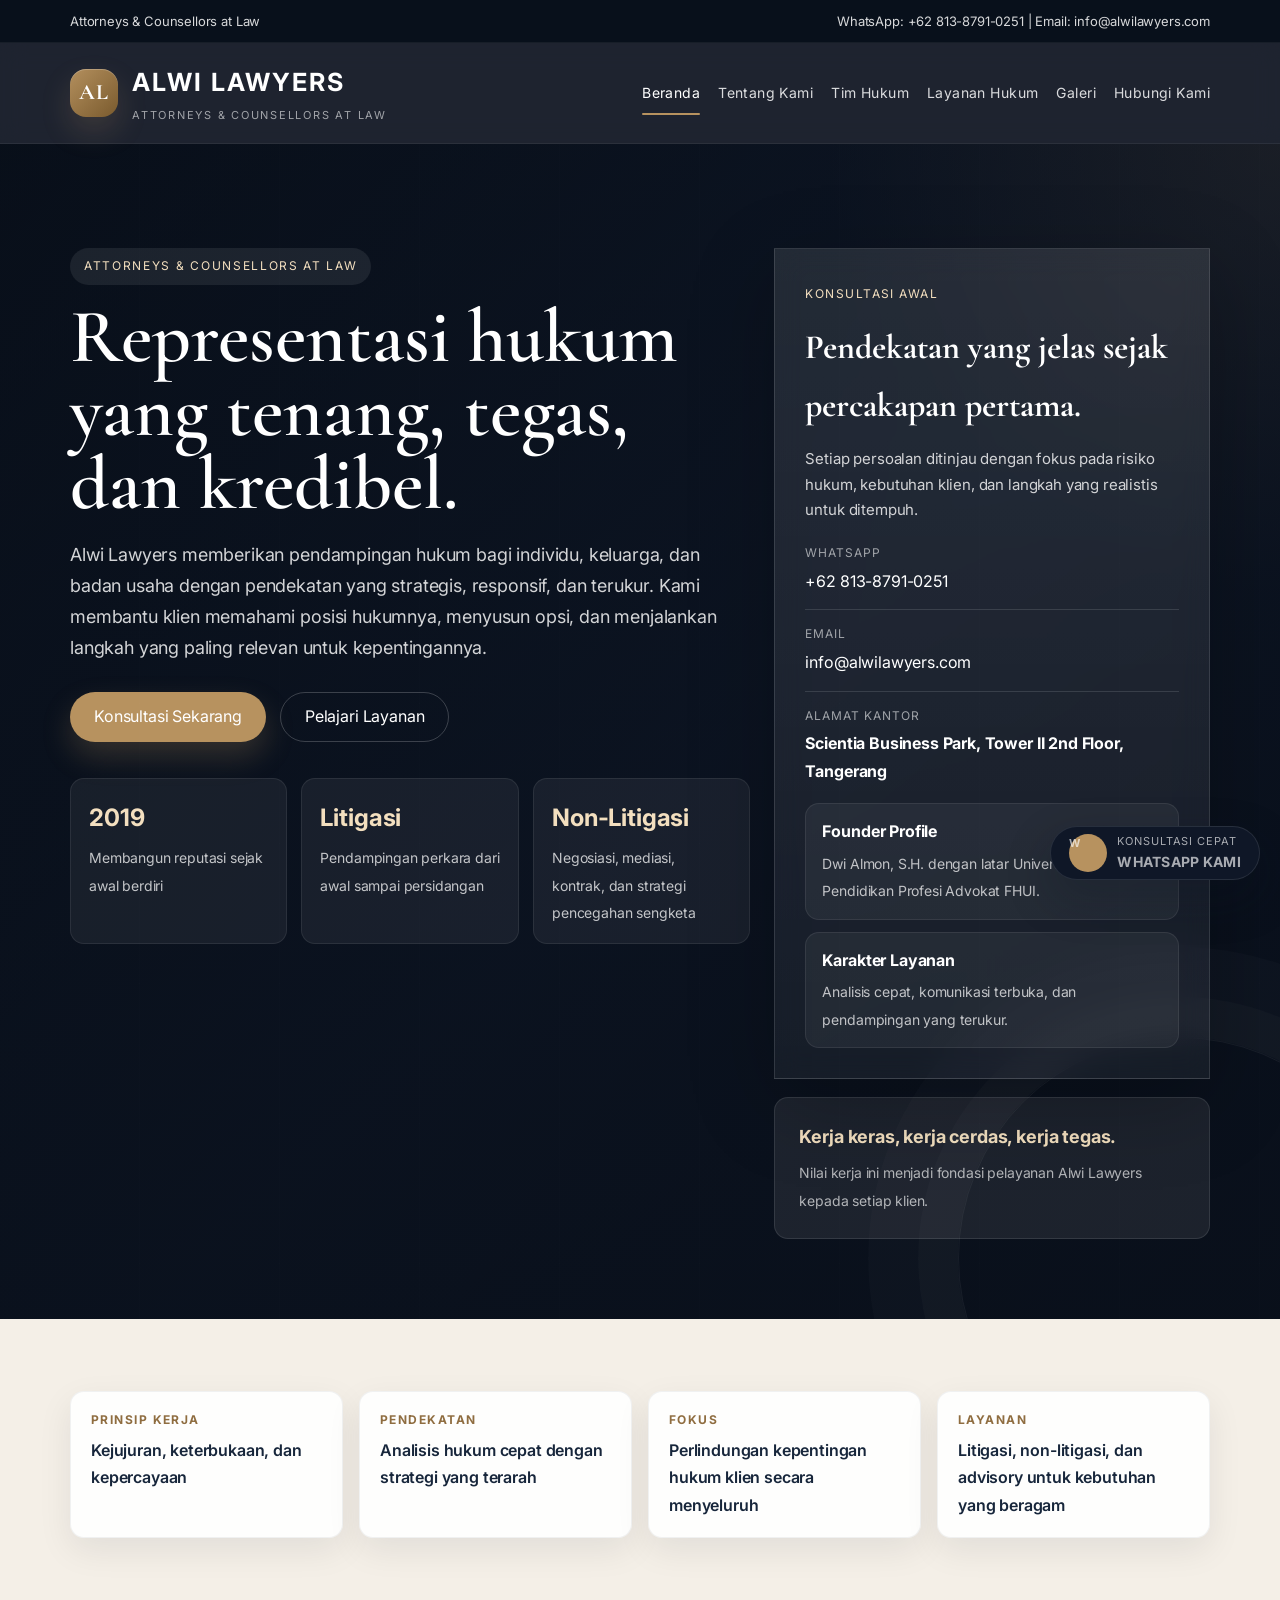
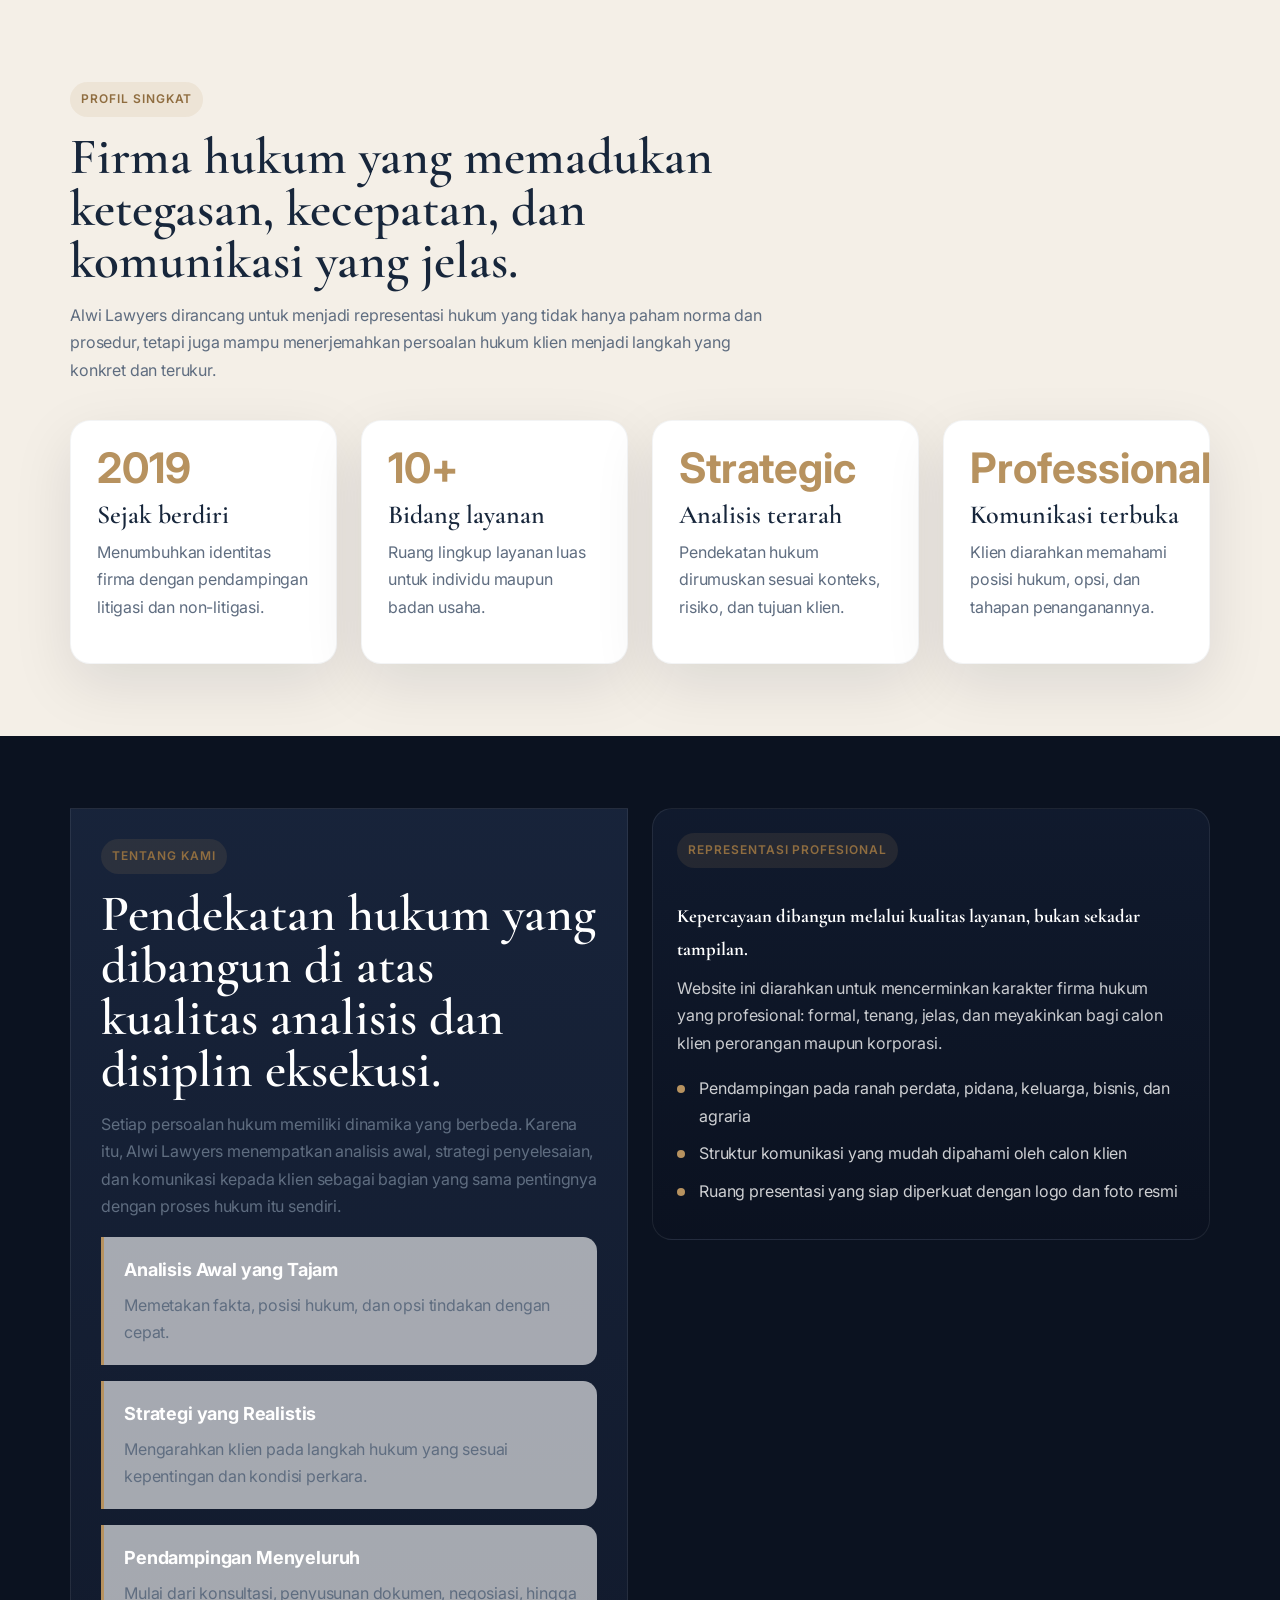
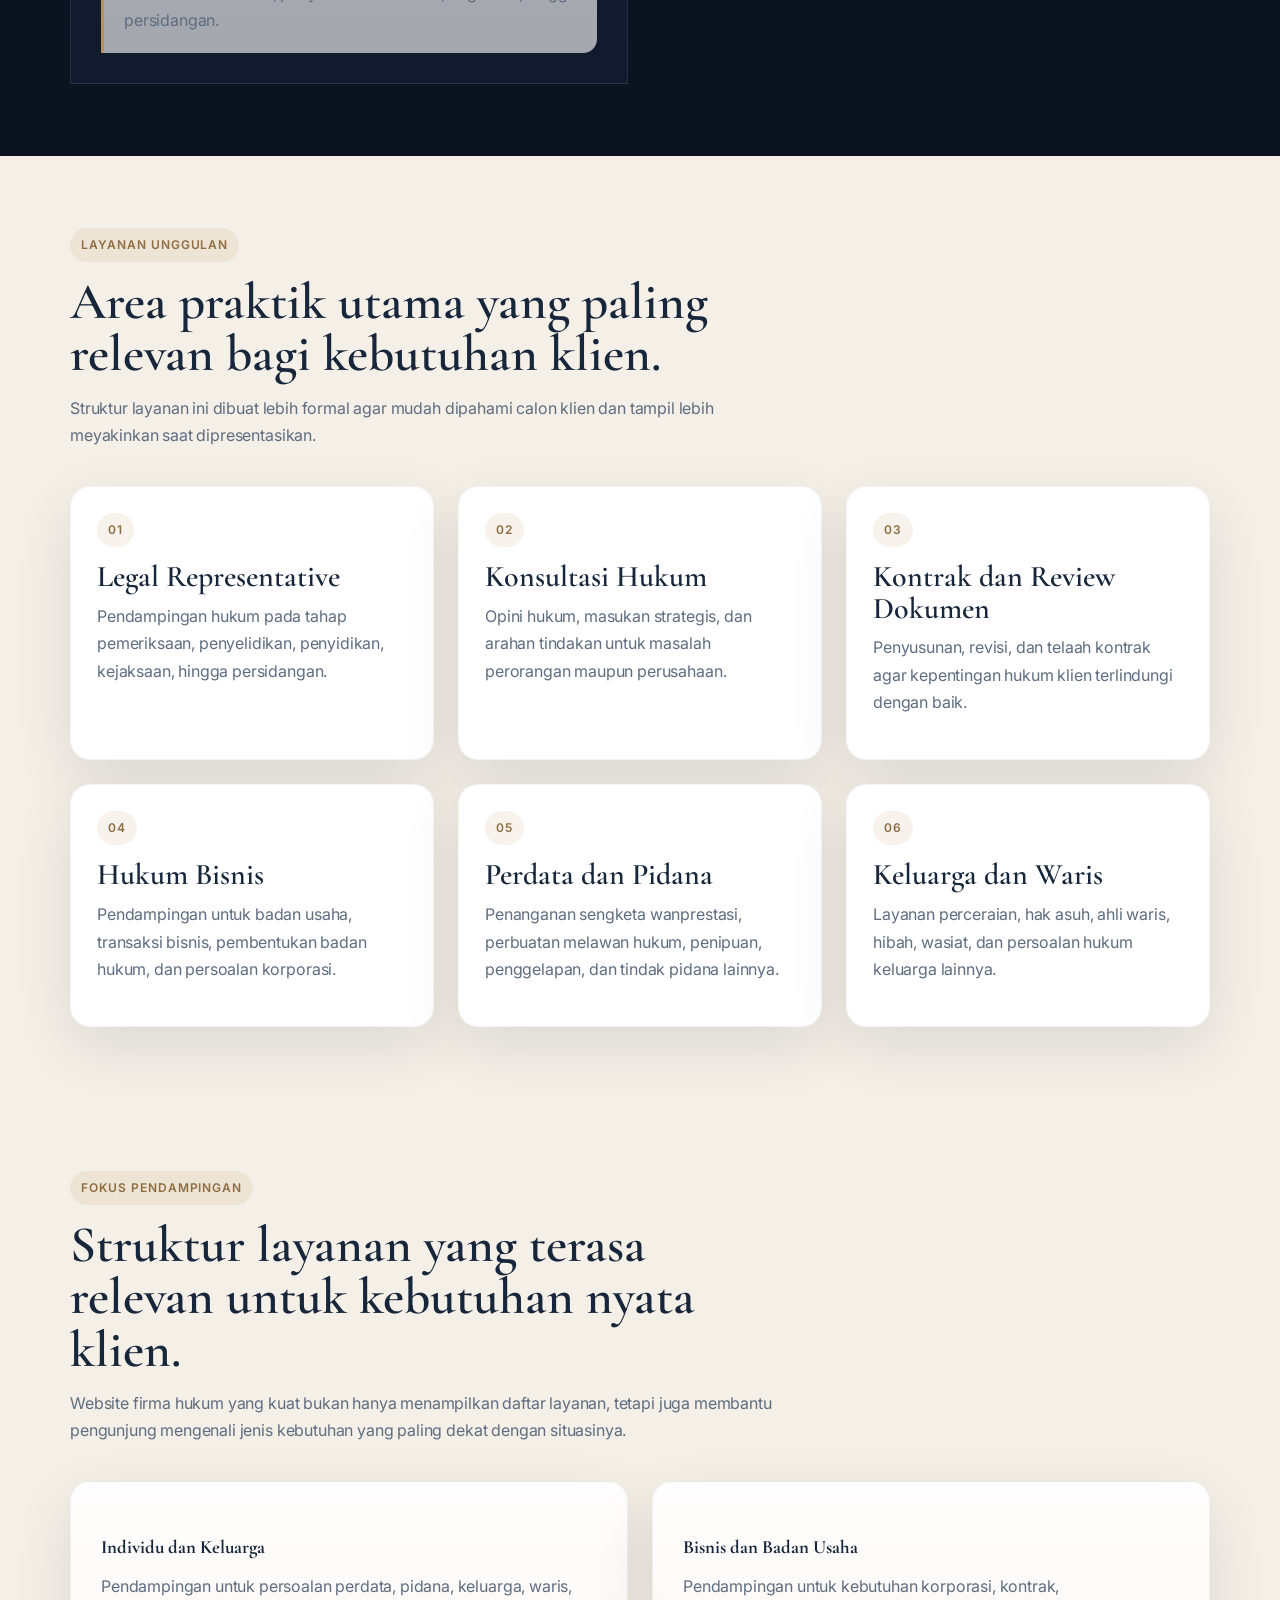
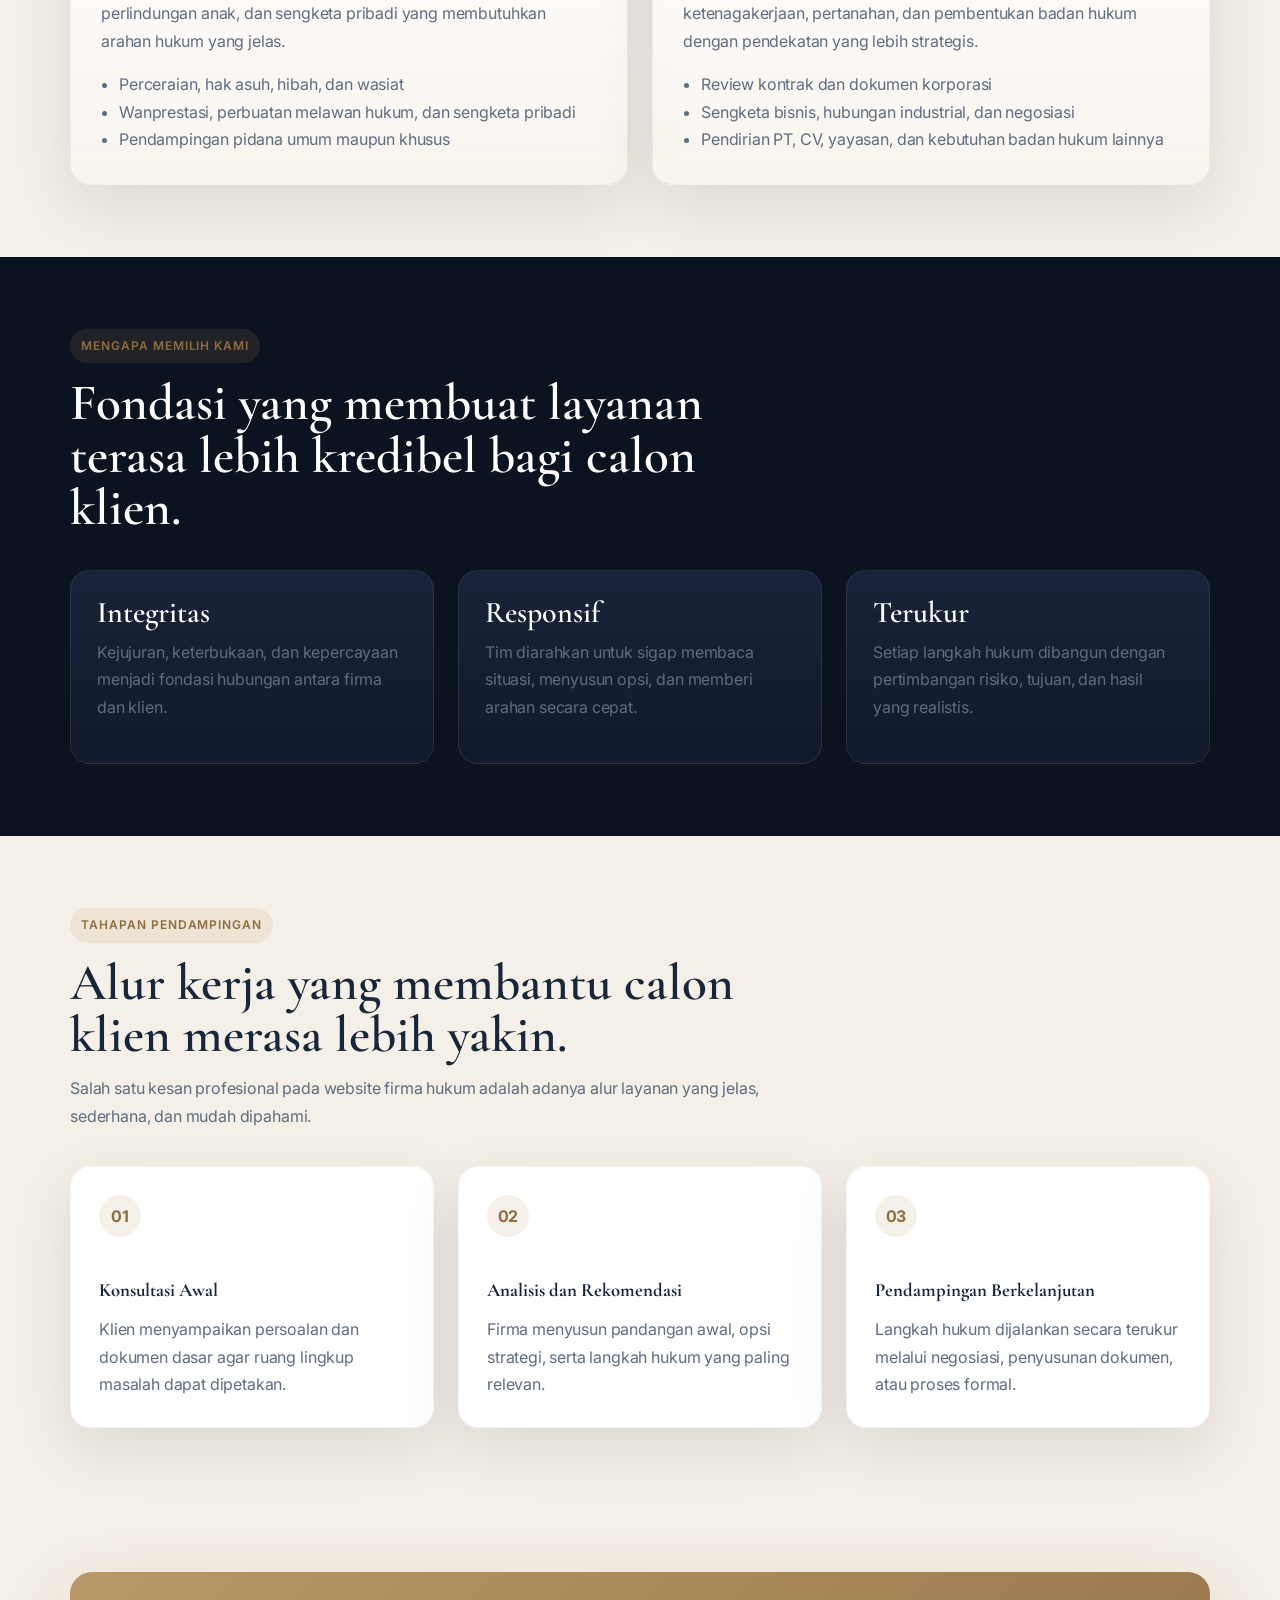
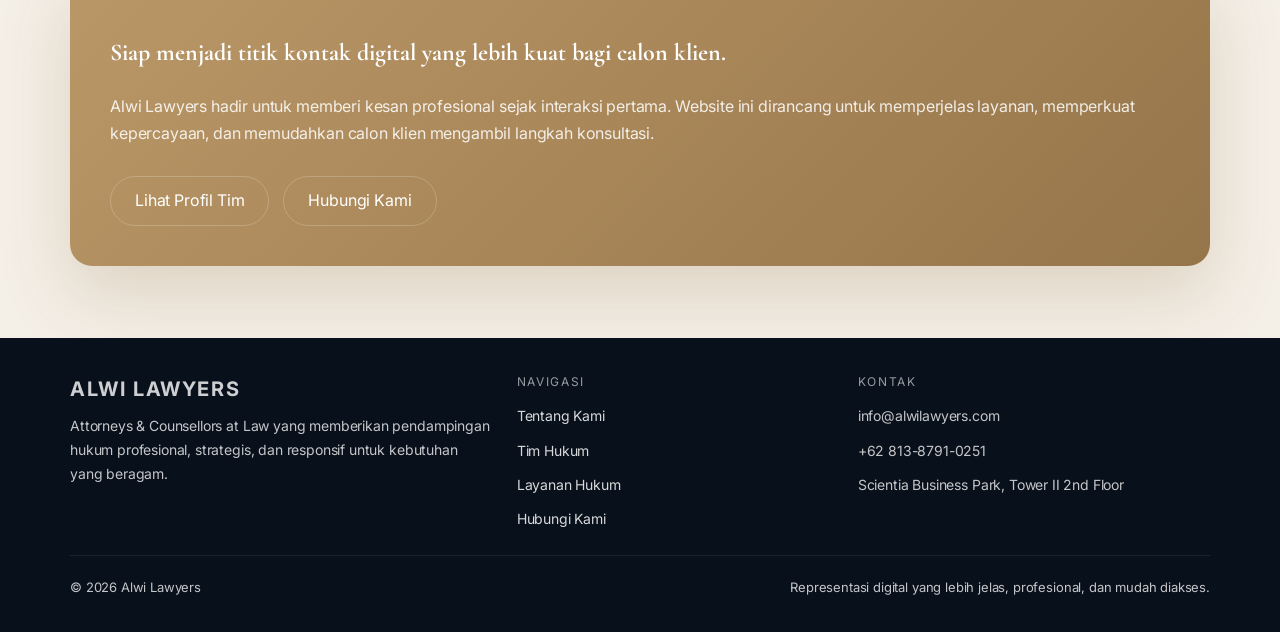
==== index.html @ 4ee59939 "Give the site a stronger premium visual identity Add a more distinctive brand presence, refine the h" ====
<!DOCTYPE html>
<html lang="id">
  <head>
    <meta charset="UTF-8" />
    <meta name="viewport" content="width=device-width, initial-scale=1.0" />
    <title>Alwi Lawyers | Firma Hukum Modern dan Responsif</title>
    <meta
      name="description"
      content="Website baru Alwi Lawyers dengan profil firma, layanan hukum, informasi tim, dan kontak konsultasi."
    />
    <link rel="stylesheet" href="assets/styles.css" />
  </head>
  <body>
    <div class="topbar">
      <div class="container topbar-inner">
        <span>Attorneys &amp; Counsellors at Law</span>
        <span>WhatsApp: +62 813-8791-0251 | Email: info@alwilawyers.com</span>
      </div>
    </div>

    <header class="site-header">
      <div class="container nav-wrap">
        <a class="brand" href="index.html">
          <span class="brand-row">
            <span class="brand-mark">AL</span>
            <span class="brand-copy">
              <strong>ALWI LAWYERS</strong>
              <span>Attorneys &amp; Counsellors at Law</span>
            </span>
          </span>
        </a>

        <button class="nav-toggle" type="button" aria-expanded="false" data-nav-toggle>
          Menu
        </button>

        <nav class="main-nav" data-main-nav>
          <a class="active" href="index.html">Beranda</a>
          <a href="tentang-kami.html">Tentang Kami</a>
          <a href="tim-hukum.html">Tim Hukum</a>
          <a href="layanan-hukum.html">Layanan Hukum</a>
          <a href="galeri.html">Galeri</a>
          <a href="hubungi-kami.html">Hubungi Kami</a>
        </nav>
      </div>
    </header>

    <main>
      <section class="hero">
        <div class="container hero-grid">
          <div class="hero-intro">
            <span class="eyebrow">Attorneys &amp; Counsellors at Law</span>
            <h1>Representasi hukum yang tenang, tegas, dan kredibel.</h1>
            <p>
              Alwi Lawyers memberikan pendampingan hukum bagi individu, keluarga,
              dan badan usaha dengan pendekatan yang strategis, responsif, dan
              terukur. Kami membantu klien memahami posisi hukumnya, menyusun opsi,
              dan menjalankan langkah yang paling relevan untuk kepentingannya.
            </p>
            <div class="hero-actions">
              <a class="button button-primary" href="https://wa.me/6281387910251"
                >Konsultasi Sekarang</a
              >
              <a class="button button-secondary" href="layanan-hukum.html"
                >Pelajari Layanan</a
              >
            </div>

            <div class="hero-kpis">
              <div class="hero-kpi">
                <strong>2019</strong>
                <span>Membangun reputasi sejak awal berdiri</span>
              </div>
              <div class="hero-kpi">
                <strong>Litigasi</strong>
                <span>Pendampingan perkara dari awal sampai persidangan</span>
              </div>
              <div class="hero-kpi">
                <strong>Non-Litigasi</strong>
                <span>Negosiasi, mediasi, kontrak, dan strategi pencegahan sengketa</span>
              </div>
            </div>
          </div>

          <div class="hero-panel">
            <div class="hero-card">
              <span class="hero-card-label">Konsultasi Awal</span>
              <h3>Pendekatan yang jelas sejak percakapan pertama.</h3>
              <p>
                Setiap persoalan ditinjau dengan fokus pada risiko hukum, kebutuhan
                klien, dan langkah yang realistis untuk ditempuh.
              </p>
              <div class="contact-quick">
                <div>
                  <span>WhatsApp</span>
                  <a href="https://wa.me/6281387910251">+62 813-8791-0251</a>
                </div>
                <div>
                  <span>Email</span>
                  <a href="mailto:info@alwilawyers.com">info@alwilawyers.com</a>
                </div>
                <div>
                  <span>Alamat Kantor</span>
                  <strong>Scientia Business Park, Tower II 2nd Floor, Tangerang</strong>
                </div>
              </div>

              <div class="hero-proof">
                <div class="hero-proof-item">
                  <strong>Founder Profile</strong>
                  <span>Dwi Almon, S.H. dengan latar Universitas Trisakti dan Pendidikan Profesi Advokat FHUI.</span>
                </div>
                <div class="hero-proof-item">
                  <strong>Karakter Layanan</strong>
                  <span>Analisis cepat, komunikasi terbuka, dan pendampingan yang terukur.</span>
                </div>
              </div>
            </div>

            <div class="founder-note">
              <strong>Kerja keras, kerja cerdas, kerja tegas.</strong>
              <span>Nilai kerja ini menjadi fondasi pelayanan Alwi Lawyers kepada setiap klien.</span>
            </div>
          </div>
        </div>
      </section>

      <section>
        <div class="container">
          <div class="trust-band">
            <div class="trust-item">
              <strong>Prinsip Kerja</strong>
              <span>Kejujuran, keterbukaan, dan kepercayaan</span>
            </div>
            <div class="trust-item">
              <strong>Pendekatan</strong>
              <span>Analisis hukum cepat dengan strategi yang terarah</span>
            </div>
            <div class="trust-item">
              <strong>Fokus</strong>
              <span>Perlindungan kepentingan hukum klien secara menyeluruh</span>
            </div>
            <div class="trust-item">
              <strong>Layanan</strong>
              <span>Litigasi, non-litigasi, dan advisory untuk kebutuhan yang beragam</span>
            </div>
          </div>
        </div>
      </section>

      <section>
        <div class="container">
          <div class="section-title">
            <span class="tag">Profil Singkat</span>
            <h2>Firma hukum yang memadukan ketegasan, kecepatan, dan komunikasi yang jelas.</h2>
            <p>
              Alwi Lawyers dirancang untuk menjadi representasi hukum yang tidak
              hanya paham norma dan prosedur, tetapi juga mampu menerjemahkan
              persoalan hukum klien menjadi langkah yang konkret dan terukur.
            </p>
          </div>
          <div class="stats-grid">
            <article class="stat-card">
              <strong>2019</strong>
              <h3>Sejak berdiri</h3>
              <p>Menumbuhkan identitas firma dengan pendampingan litigasi dan non-litigasi.</p>
            </article>
            <article class="stat-card">
              <strong>10+</strong>
              <h3>Bidang layanan</h3>
              <p>Ruang lingkup layanan luas untuk individu maupun badan usaha.</p>
            </article>
            <article class="stat-card">
              <strong>Strategic</strong>
              <h3>Analisis terarah</h3>
              <p>Pendekatan hukum dirumuskan sesuai konteks, risiko, dan tujuan klien.</p>
            </article>
            <article class="stat-card">
              <strong>Professional</strong>
              <h3>Komunikasi terbuka</h3>
              <p>Klien diarahkan memahami posisi hukum, opsi, dan tahapan penanganannya.</p>
            </article>
          </div>
        </div>
      </section>

      <section class="surface-dark">
        <div class="container split-grid">
          <div class="content-card">
            <span class="tag">Tentang Kami</span>
            <h2>Pendekatan hukum yang dibangun di atas kualitas analisis dan disiplin eksekusi.</h2>
            <p>
              Setiap persoalan hukum memiliki dinamika yang berbeda. Karena itu,
              Alwi Lawyers menempatkan analisis awal, strategi penyelesaian, dan
              komunikasi kepada klien sebagai bagian yang sama pentingnya dengan
              proses hukum itu sendiri.
            </p>
            <div class="feature-list">
              <div class="feature-item">
                <strong>Analisis Awal yang Tajam</strong>
                <p>Memetakan fakta, posisi hukum, dan opsi tindakan dengan cepat.</p>
              </div>
              <div class="feature-item">
                <strong>Strategi yang Realistis</strong>
                <p>Mengarahkan klien pada langkah hukum yang sesuai kepentingan dan kondisi perkara.</p>
              </div>
              <div class="feature-item">
                <strong>Pendampingan Menyeluruh</strong>
                <p>Mulai dari konsultasi, penyusunan dokumen, negosiasi, hingga persidangan.</p>
              </div>
            </div>
          </div>

          <div class="office-card">
            <span class="tag">Representasi Profesional</span>
            <h3>Kepercayaan dibangun melalui kualitas layanan, bukan sekadar tampilan.</h3>
            <p>
              Website ini diarahkan untuk mencerminkan karakter firma hukum yang
              profesional: formal, tenang, jelas, dan meyakinkan bagi calon klien
              perorangan maupun korporasi.
            </p>
            <ul class="hero-list">
              <li>Pendampingan pada ranah perdata, pidana, keluarga, bisnis, dan agraria</li>
              <li>Struktur komunikasi yang mudah dipahami oleh calon klien</li>
              <li>Ruang presentasi yang siap diperkuat dengan logo dan foto resmi</li>
            </ul>
          </div>
        </div>
      </section>

      <section>
        <div class="container">
          <div class="section-title">
            <span class="tag">Layanan Unggulan</span>
            <h2>Area praktik utama yang paling relevan bagi kebutuhan klien.</h2>
            <p>
              Struktur layanan ini dibuat lebih formal agar mudah dipahami calon
              klien dan tampil lebih meyakinkan saat dipresentasikan.
            </p>
          </div>

          <div class="service-grid">
            <article class="service-card">
              <span class="tag">01</span>
              <h3>Legal Representative</h3>
              <p>
                Pendampingan hukum pada tahap pemeriksaan, penyelidikan, penyidikan,
                kejaksaan, hingga persidangan.
              </p>
            </article>
            <article class="service-card">
              <span class="tag">02</span>
              <h3>Konsultasi Hukum</h3>
              <p>
                Opini hukum, masukan strategis, dan arahan tindakan untuk masalah
                perorangan maupun perusahaan.
              </p>
            </article>
            <article class="service-card">
              <span class="tag">03</span>
              <h3>Kontrak dan Review Dokumen</h3>
              <p>
                Penyusunan, revisi, dan telaah kontrak agar kepentingan hukum klien
                terlindungi dengan baik.
              </p>
            </article>
            <article class="service-card">
              <span class="tag">04</span>
              <h3>Hukum Bisnis</h3>
              <p>
                Pendampingan untuk badan usaha, transaksi bisnis, pembentukan badan
                hukum, dan persoalan korporasi.
              </p>
            </article>
            <article class="service-card">
              <span class="tag">05</span>
              <h3>Perdata dan Pidana</h3>
              <p>
                Penanganan sengketa wanprestasi, perbuatan melawan hukum, penipuan,
                penggelapan, dan tindak pidana lainnya.
              </p>
            </article>
            <article class="service-card">
              <span class="tag">06</span>
              <h3>Keluarga dan Waris</h3>
              <p>
                Layanan perceraian, hak asuh, ahli waris, hibah, wasiat, dan
                persoalan hukum keluarga lainnya.
              </p>
            </article>
          </div>
        </div>
      </section>

      <section>
        <div class="container">
          <div class="section-title">
            <span class="tag">Fokus Pendampingan</span>
            <h2>Struktur layanan yang terasa relevan untuk kebutuhan nyata klien.</h2>
            <p>
              Website firma hukum yang kuat bukan hanya menampilkan daftar layanan,
              tetapi juga membantu pengunjung mengenali jenis kebutuhan yang paling
              dekat dengan situasinya.
            </p>
          </div>
          <div class="practice-focus-grid">
            <article class="practice-focus-card">
              <h3>Individu dan Keluarga</h3>
              <p>
                Pendampingan untuk persoalan perdata, pidana, keluarga, waris,
                perlindungan anak, dan sengketa pribadi yang membutuhkan arahan hukum yang jelas.
              </p>
              <ul>
                <li>Perceraian, hak asuh, hibah, dan wasiat</li>
                <li>Wanprestasi, perbuatan melawan hukum, dan sengketa pribadi</li>
                <li>Pendampingan pidana umum maupun khusus</li>
              </ul>
            </article>
            <article class="practice-focus-card">
              <h3>Bisnis dan Badan Usaha</h3>
              <p>
                Pendampingan untuk kebutuhan korporasi, kontrak, ketenagakerjaan,
                pertanahan, dan pembentukan badan hukum dengan pendekatan yang lebih strategis.
              </p>
              <ul>
                <li>Review kontrak dan dokumen korporasi</li>
                <li>Sengketa bisnis, hubungan industrial, dan negosiasi</li>
                <li>Pendirian PT, CV, yayasan, dan kebutuhan badan hukum lainnya</li>
              </ul>
            </article>
          </div>
        </div>
      </section>

      <section class="surface-dark">
        <div class="container">
          <div class="section-title">
            <span class="tag">Mengapa Memilih Kami</span>
            <h2>Fondasi yang membuat layanan terasa lebih kredibel bagi calon klien.</h2>
          </div>

          <div class="value-grid">
            <article class="service-card">
              <h3>Integritas</h3>
              <p>
                Kejujuran, keterbukaan, dan kepercayaan menjadi fondasi hubungan
                antara firma dan klien.
              </p>
            </article>
            <article class="service-card">
              <h3>Responsif</h3>
              <p>
                Tim diarahkan untuk sigap membaca situasi, menyusun opsi, dan
                memberi arahan secara cepat.
              </p>
            </article>
            <article class="service-card">
              <h3>Terukur</h3>
              <p>
                Setiap langkah hukum dibangun dengan pertimbangan risiko, tujuan,
                dan hasil yang realistis.
              </p>
            </article>
          </div>
        </div>
      </section>

      <section>
        <div class="container">
          <div class="section-title">
            <span class="tag">Tahapan Pendampingan</span>
            <h2>Alur kerja yang membantu calon klien merasa lebih yakin.</h2>
            <p>
              Salah satu kesan profesional pada website firma hukum adalah adanya
              alur layanan yang jelas, sederhana, dan mudah dipahami.
            </p>
          </div>
          <div class="process-grid">
            <article class="process-card">
              <strong>01</strong>
              <h3>Konsultasi Awal</h3>
              <p>Klien menyampaikan persoalan dan dokumen dasar agar ruang lingkup masalah dapat dipetakan.</p>
            </article>
            <article class="process-card">
              <strong>02</strong>
              <h3>Analisis dan Rekomendasi</h3>
              <p>Firma menyusun pandangan awal, opsi strategi, serta langkah hukum yang paling relevan.</p>
            </article>
            <article class="process-card">
              <strong>03</strong>
              <h3>Pendampingan Berkelanjutan</h3>
              <p>Langkah hukum dijalankan secara terukur melalui negosiasi, penyusunan dokumen, atau proses formal.</p>
            </article>
          </div>
        </div>
      </section>

      <section>
        <div class="container">
          <div class="cta-banner">
            <h2>Siap menjadi titik kontak digital yang lebih kuat bagi calon klien.</h2>
            <p>
              Alwi Lawyers hadir untuk memberi kesan profesional sejak interaksi
              pertama. Website ini dirancang untuk memperjelas layanan, memperkuat
              kepercayaan, dan memudahkan calon klien mengambil langkah konsultasi.
            </p>
            <div class="hero-actions">
              <a class="button button-secondary" href="tim-hukum.html">Lihat Profil Tim</a>
              <a class="button button-secondary" href="hubungi-kami.html">Hubungi Kami</a>
            </div>
          </div>
        </div>
      </section>
    </main>

    <footer class="site-footer">
      <div class="container">
        <div class="footer-grid">
          <div class="footer-brand">
            <strong>ALWI LAWYERS</strong>
            <p>
              Attorneys &amp; Counsellors at Law yang memberikan pendampingan hukum
              profesional, strategis, dan responsif untuk kebutuhan yang beragam.
            </p>
          </div>
          <div>
            <span class="footer-title">Navigasi</span>
            <div class="footer-links">
              <a href="tentang-kami.html">Tentang Kami</a>
              <a href="tim-hukum.html">Tim Hukum</a>
              <a href="layanan-hukum.html">Layanan Hukum</a>
              <a href="hubungi-kami.html">Hubungi Kami</a>
            </div>
          </div>
          <div>
            <span class="footer-title">Kontak</span>
            <ul class="footer-contact-list">
              <li>info@alwilawyers.com</li>
              <li>+62 813-8791-0251</li>
              <li>Scientia Business Park, Tower II 2nd Floor</li>
            </ul>
          </div>
        </div>
        <div class="footer-bottom">
          <div>&copy; <span data-year></span> Alwi Lawyers</div>
          <div>Representasi digital yang lebih jelas, profesional, dan mudah diakses.</div>
        </div>
      </div>
    </footer>

    <script src="assets/app.js"></script>
  </body>
</html>
---- assets/styles.css ----
@import url("https://fonts.googleapis.com/css2?family=Inter:wght@400;500;600;700&family=Cormorant+Garamond:wght@500;600;700&display=swap");

:root {
  --bg: #0b1220;
  --bg-soft: #121b2d;
  --bg-soft-2: #18243a;
  --surface: #f4efe7;
  --surface-2: #ffffff;
  --surface-3: #f8f4ee;
  --text: #17263b;
  --text-muted: #5f6d80;
  --line: #ddd3c6;
  --accent: #b7925f;
  --accent-dark: #8f6d40;
  --white: #ffffff;
  --success: #0f766e;
  --shadow: 0 20px 60px rgba(13, 24, 42, 0.1);
  --shadow-soft: 0 12px 34px rgba(13, 24, 42, 0.08);
  --radius: 20px;
  --radius-sm: 14px;
  --container: 1140px;
}

* {
  box-sizing: border-box;
}

html {
  scroll-behavior: smooth;
}

body {
  margin: 0;
  font-family: "Inter", "Segoe UI", Arial, sans-serif;
  color: var(--text);
  background: var(--surface);
  line-height: 1.72;
  letter-spacing: -0.01em;
}

a {
  color: inherit;
  text-decoration: none;
}

img {
  max-width: 100%;
  display: block;
}

button,
a.button {
  font: inherit;
}

.site-header,
.hero,
.page-hero,
.site-footer {
  position: relative;
}

h1,
h2,
h3,
h4 {
  font-family: "Cormorant Garamond", Georgia, serif;
  letter-spacing: 0;
}

p {
  margin-top: 0;
}

.container {
  width: min(100% - 32px, var(--container));
  margin: 0 auto;
}

.topbar {
  background: #08101b;
  color: rgba(255, 255, 255, 0.84);
  font-size: 13px;
  border-bottom: 1px solid rgba(255, 255, 255, 0.06);
}

.topbar-inner {
  display: flex;
  justify-content: space-between;
  gap: 16px;
  padding: 10px 0;
  flex-wrap: wrap;
}

.site-header {
  position: sticky;
  top: 0;
  z-index: 30;
  background: rgba(11, 18, 32, 0.92);
  backdrop-filter: blur(12px);
  border-bottom: 1px solid rgba(255, 255, 255, 0.06);
}

.nav-wrap {
  display: flex;
  align-items: center;
  justify-content: space-between;
  gap: 20px;
  padding: 18px 0;
}

.brand {
  color: var(--white);
  display: inline-flex;
  align-items: center;
}

.brand-row {
  display: inline-flex;
  align-items: center;
  gap: 14px;
}

.brand-copy {
  display: flex;
  flex-direction: column;
  gap: 2px;
}

.brand strong {
  font-size: 25px;
  letter-spacing: 0.08em;
}

.brand-copy span {
  font-size: 11px;
  text-transform: uppercase;
  letter-spacing: 0.16em;
  color: rgba(255, 255, 255, 0.58);
}

.brand-mark {
  width: 48px;
  height: 48px;
  border-radius: 16px;
  display: inline-flex;
  align-items: center;
  justify-content: center;
  background:
    linear-gradient(135deg, rgba(183, 146, 95, 0.98), rgba(124, 92, 46, 0.98));
  color: var(--white);
  box-shadow:
    inset 0 1px 0 rgba(255, 255, 255, 0.22),
    0 14px 30px rgba(183, 146, 95, 0.2);
  font-family: "Cormorant Garamond", Georgia, serif;
  font-size: 22px;
  font-weight: 700;
  letter-spacing: 0.06em;
}

.nav-toggle {
  display: none;
  background: transparent;
  color: var(--white);
  border: 1px solid rgba(255, 255, 255, 0.2);
  border-radius: 10px;
  padding: 10px 12px;
  cursor: pointer;
}

.main-nav {
  display: flex;
  align-items: center;
  gap: 18px;
}

.main-nav a {
  color: rgba(255, 255, 255, 0.84);
  font-size: 14px;
  letter-spacing: 0.03em;
}

.main-nav a.active,
.main-nav a:hover {
  color: var(--white);
}

.main-nav a.active {
  position: relative;
}

.main-nav a.active::after {
  content: "";
  position: absolute;
  left: 0;
  right: 0;
  bottom: -10px;
  height: 2px;
  border-radius: 999px;
  background: var(--accent);
}

.button {
  display: inline-flex;
  align-items: center;
  justify-content: center;
  gap: 10px;
  min-height: 50px;
  border-radius: 999px;
  padding: 0 24px;
  transition: 0.22s ease;
  font-weight: 600;
}

.button-primary {
  background: var(--accent);
  color: var(--white);
  box-shadow: 0 14px 30px rgba(183, 146, 95, 0.24);
}

.button-primary:hover {
  background: var(--accent-dark);
  transform: translateY(-1px);
}

.button-secondary {
  background: transparent;
  color: var(--white);
  border: 1px solid rgba(255, 255, 255, 0.2);
}

.button-secondary.dark {
  color: var(--text);
  border-color: rgba(16, 32, 51, 0.16);
}

.button-secondary:hover {
  border-color: var(--accent);
  transform: translateY(-1px);
}

.hero {
  background:
    linear-gradient(rgba(8, 14, 24, 0.68), rgba(8, 14, 24, 0.84)),
    radial-gradient(circle at top right, rgba(183, 146, 95, 0.26), transparent 26%),
    linear-gradient(135deg, #09111d 0%, #16233b 54%, #0f1727 100%);
  color: var(--white);
  padding: 104px 0 80px;
  overflow: hidden;
}

.hero::before {
  content: "";
  position: absolute;
  inset: auto -120px -160px auto;
  width: 440px;
  height: 440px;
  border-radius: 50%;
  border: 1px solid rgba(255, 255, 255, 0.06);
  box-shadow:
    0 0 0 40px rgba(255, 255, 255, 0.02),
    0 0 0 90px rgba(255, 255, 255, 0.015);
}

.page-hero::after,
.hero::after {
  content: "";
  position: absolute;
  inset: 0;
  background:
    linear-gradient(90deg, transparent 0, transparent calc(100% - 1px), rgba(255, 255, 255, 0.03) calc(100% - 1px)),
    linear-gradient(180deg, transparent 0, transparent calc(100% - 1px), rgba(255, 255, 255, 0.02) calc(100% - 1px));
  background-size: 140px 140px;
  pointer-events: none;
  opacity: 0.35;
}

.hero-grid,
.split-grid,
.contact-grid,
.gallery-grid,
.team-grid,
.service-grid,
.stats-grid,
.value-grid,
.steps-grid {
  display: grid;
  gap: 24px;
}

.hero-grid {
  grid-template-columns: minmax(0, 1.25fr) minmax(340px, 0.8fr);
  align-items: start;
}

.eyebrow {
  display: inline-block;
  margin-bottom: 16px;
  padding: 8px 14px;
  border-radius: 999px;
  background: rgba(255, 255, 255, 0.08);
  color: #f3dfbf;
  font-size: 12px;
  text-transform: uppercase;
  letter-spacing: 0.14em;
}

.hero h1,
.page-hero h1 {
  margin: 0 0 18px;
  line-height: 0.97;
  font-size: clamp(46px, 6vw, 76px);
  font-weight: 600;
}

.hero p,
.page-hero p {
  color: rgba(255, 255, 255, 0.82);
  font-size: 18px;
  max-width: 720px;
}

.hero-actions {
  display: flex;
  flex-wrap: wrap;
  gap: 14px;
  margin-top: 28px;
}

.hero-intro {
  max-width: 720px;
}

.hero-kpis {
  display: grid;
  grid-template-columns: repeat(3, minmax(0, 1fr));
  gap: 14px;
  margin-top: 36px;
}

.hero-kpi {
  padding: 18px 18px 16px;
  border-radius: var(--radius-sm);
  background: rgba(255, 255, 255, 0.06);
  border: 1px solid rgba(255, 255, 255, 0.08);
}

.hero-kpi strong {
  display: block;
  margin-bottom: 6px;
  font-size: 24px;
  color: #f3dfbf;
}

.hero-kpi span {
  color: rgba(255, 255, 255, 0.74);
  font-size: 14px;
}

.card {
  background: var(--surface-2);
  border-radius: var(--radius);
  box-shadow: var(--shadow);
}

.hero-card {
  padding: 30px;
  background: linear-gradient(180deg, rgba(255, 255, 255, 0.1), rgba(255, 255, 255, 0.05));
  border: 1px solid rgba(255, 255, 255, 0.12);
  backdrop-filter: blur(14px);
  box-shadow: 0 24px 80px rgba(0, 0, 0, 0.24);
}

.hero-card + .hero-card {
  margin-top: 18px;
}

.hero-card h3 {
  font-size: 34px;
  margin-bottom: 10px;
}

.hero-card p {
  margin-bottom: 0;
  color: rgba(255, 255, 255, 0.8);
  font-size: 15px;
}

.hero-card-label {
  display: inline-block;
  margin-bottom: 14px;
  font-size: 12px;
  letter-spacing: 0.12em;
  text-transform: uppercase;
  color: #f3dfbf;
}

.hero-panel {
  display: grid;
  gap: 18px;
}

.hero-proof {
  display: grid;
  gap: 12px;
  margin-top: 18px;
}

.hero-proof-item {
  padding: 14px 16px;
  border-radius: var(--radius-sm);
  background: rgba(255, 255, 255, 0.05);
  border: 1px solid rgba(255, 255, 255, 0.08);
}

.hero-proof-item strong {
  display: block;
  margin-bottom: 4px;
  font-size: 16px;
  color: var(--white);
}

.hero-proof-item span {
  color: rgba(255, 255, 255, 0.72);
  font-size: 14px;
}

.contact-quick {
  display: grid;
  gap: 14px;
  margin-top: 20px;
}

.contact-quick div {
  padding-bottom: 14px;
  border-bottom: 1px solid rgba(255, 255, 255, 0.12);
}

.contact-quick div:last-child {
  padding-bottom: 0;
  border-bottom: 0;
}

.contact-quick span {
  display: block;
  margin-bottom: 4px;
  color: rgba(255, 255, 255, 0.58);
  font-size: 12px;
  letter-spacing: 0.08em;
  text-transform: uppercase;
}

.contact-quick strong,
.contact-quick a {
  color: var(--white);
  font-size: 16px;
}

.hero-card h3,
.section-title h2,
.content-card h2,
.content-card h3,
.service-card h3,
.team-card h3,
.gallery-card h3,
.faq-item h3,
.contact-card h3,
.stat-card h3 {
  margin-top: 0;
}

.hero-list,
.check-list,
.contact-list,
.detail-list {
  padding: 0;
  margin: 18px 0 0;
  list-style: none;
}

.hero-list li,
.check-list li,
.detail-list li {
  padding-left: 22px;
  position: relative;
  margin-bottom: 10px;
}

.hero-list li::before,
.check-list li::before,
.detail-list li::before {
  content: "";
  position: absolute;
  left: 0;
  top: 10px;
  width: 8px;
  height: 8px;
  border-radius: 50%;
  background: var(--accent);
}

section,
.page-section {
  padding: 72px 0;
}

.section-title {
  max-width: 720px;
  margin-bottom: 36px;
}

.section-title p {
  color: var(--text-muted);
}

.section-title h2,
.content-card h2 {
  margin-bottom: 14px;
  font-size: clamp(34px, 4vw, 52px);
  line-height: 1.02;
  font-weight: 600;
}

.split-grid {
  grid-template-columns: 1fr 1fr;
  align-items: start;
}

.content-card {
  padding: 30px;
  background: rgba(255, 255, 255, 0.78);
  border: 1px solid rgba(23, 38, 59, 0.06);
  box-shadow: var(--shadow-soft);
}

.surface-dark {
  background: var(--bg);
  color: var(--white);
}

.surface-dark .section-title p,
.surface-dark p,
.surface-dark li {
  color: rgba(255, 255, 255, 0.8);
}

.surface-dark .content-card,
.surface-dark .service-card,
.surface-dark .stat-card,
.surface-dark .gallery-card,
.surface-dark .team-card,
.surface-dark .faq-item,
.surface-dark .contact-card {
  background: linear-gradient(180deg, rgba(24, 36, 58, 0.98), rgba(18, 27, 45, 0.98));
  box-shadow: none;
  border: 1px solid rgba(255, 255, 255, 0.08);
}

.service-grid {
  grid-template-columns: repeat(3, minmax(0, 1fr));
}

.service-card,
.team-card,
.gallery-card,
.faq-item,
.contact-card,
.stat-card {
  padding: 26px;
  border-radius: var(--radius);
  background: var(--surface-2);
  box-shadow: var(--shadow);
  border: 1px solid rgba(23, 38, 59, 0.05);
}

.service-card p,
.team-card p,
.gallery-card p,
.faq-item p,
.contact-card p,
.content-card p,
.stat-card p {
  color: var(--text-muted);
}

.tag {
  display: inline-block;
  margin-bottom: 14px;
  padding: 7px 11px;
  border-radius: 999px;
  background: rgba(184, 146, 89, 0.12);
  color: var(--accent-dark);
  font-size: 12px;
  font-weight: 600;
  text-transform: uppercase;
  letter-spacing: 0.08em;
}

.stats-grid {
  grid-template-columns: repeat(4, minmax(0, 1fr));
}

.stat-card strong {
  display: block;
  font-size: 42px;
  line-height: 1;
  margin-bottom: 12px;
  color: var(--accent);
}

.stat-card h3,
.service-card h3,
.team-card h3,
.gallery-card h3,
.contact-card h3,
.faq-item h3 {
  font-size: 30px;
  line-height: 1.05;
  margin-bottom: 10px;
  font-weight: 600;
}

.stat-card h3 {
  font-size: 26px;
}

.value-grid,
.team-grid,
.gallery-grid,
.contact-grid,
.steps-grid {
  grid-template-columns: repeat(3, minmax(0, 1fr));
}

.photo-placeholder {
  min-height: 280px;
  border-radius: var(--radius);
  background:
    linear-gradient(rgba(10, 18, 31, 0.28), rgba(10, 18, 31, 0.54)),
    linear-gradient(135deg, #2b3952 0%, #1a2538 50%, #8e6c3d 100%);
  display: flex;
  align-items: end;
  padding: 22px;
  color: var(--white);
  font-weight: 600;
  letter-spacing: 0.03em;
  box-shadow: var(--shadow);
}

.gallery-card .photo-placeholder,
.team-card .photo-placeholder {
  min-height: 220px;
  margin-bottom: 16px;
}

.timeline {
  display: grid;
  gap: 18px;
}

.timeline-item {
  padding: 22px;
  border-radius: var(--radius);
  border: 1px solid var(--line);
  background: rgba(255, 255, 255, 0.72);
  box-shadow: var(--shadow-soft);
}

.timeline-item strong {
  display: inline-block;
  margin-bottom: 10px;
  color: var(--accent-dark);
}

.page-hero {
  background:
    linear-gradient(rgba(8, 14, 24, 0.76), rgba(8, 14, 24, 0.86)),
    linear-gradient(135deg, #0b1220 0%, #1a2640 100%);
  color: var(--white);
  padding: 92px 0 62px;
  overflow: hidden;
}

.breadcrumb {
  margin-bottom: 16px;
  color: rgba(255, 255, 255, 0.66);
  font-size: 14px;
}

.contact-list li {
  margin-bottom: 14px;
}

.contact-list strong {
  display: block;
  margin-bottom: 2px;
}

.cta-banner {
  padding: 40px;
  border-radius: calc(var(--radius) + 2px);
  background:
    linear-gradient(135deg, rgba(183, 146, 95, 0.94) 0%, rgba(143, 109, 64, 0.94) 100%);
  color: var(--white);
  box-shadow: 0 28px 70px rgba(143, 109, 64, 0.22);
}

.cta-banner p {
  color: rgba(255, 255, 255, 0.86);
}

.site-footer {
  background: #08101b;
  color: rgba(255, 255, 255, 0.8);
  padding: 34px 0;
  font-size: 14px;
}

.floating-cta {
  position: fixed;
  right: 20px;
  bottom: 20px;
  z-index: 40;
  display: inline-flex;
  align-items: center;
  gap: 10px;
  min-height: 54px;
  padding: 0 18px;
  border-radius: 999px;
  background: #0f1727;
  color: var(--white);
  border: 1px solid rgba(255, 255, 255, 0.1);
  box-shadow: 0 18px 45px rgba(11, 18, 32, 0.28);
}

.floating-cta strong {
  font-size: 14px;
  letter-spacing: 0.02em;
}

.floating-cta span {
  display: block;
  font-size: 11px;
  color: rgba(255, 255, 255, 0.64);
  text-transform: uppercase;
  letter-spacing: 0.08em;
}

.floating-cta-badge {
  width: 38px;
  height: 38px;
  border-radius: 50%;
  display: inline-flex;
  align-items: center;
  justify-content: center;
  background: var(--accent);
  color: var(--white);
  font-size: 18px;
  font-weight: 700;
}

.footer-inner {
  display: flex;
  justify-content: space-between;
  gap: 18px;
  flex-wrap: wrap;
}

.footer-links {
  display: flex;
  flex-wrap: wrap;
  gap: 16px;
}

.trust-band {
  display: grid;
  grid-template-columns: repeat(4, minmax(0, 1fr));
  gap: 16px;
}

.trust-item {
  padding: 18px 20px;
  border-radius: var(--radius-sm);
  background: rgba(255, 255, 255, 0.9);
  border: 1px solid rgba(23, 38, 59, 0.06);
  box-shadow: var(--shadow-soft);
}

.trust-item strong {
  display: block;
  margin-bottom: 6px;
  color: var(--accent-dark);
  font-size: 12px;
  letter-spacing: 0.12em;
  text-transform: uppercase;
}

.trust-item span {
  color: var(--text);
  font-weight: 600;
}

.feature-list {
  display: grid;
  gap: 16px;
}

.feature-item {
  padding: 18px 20px;
  border-left: 3px solid var(--accent);
  border-radius: 0 var(--radius-sm) var(--radius-sm) 0;
  background: rgba(255, 255, 255, 0.62);
}

.feature-item strong {
  display: block;
  margin-bottom: 6px;
  font-size: 18px;
}

.feature-item p {
  margin-bottom: 0;
}

.process-grid {
  display: grid;
  grid-template-columns: repeat(3, minmax(0, 1fr));
  gap: 24px;
}

.process-card {
  padding: 28px;
  border-radius: var(--radius);
  background: var(--surface-2);
  box-shadow: var(--shadow);
  border: 1px solid rgba(23, 38, 59, 0.05);
}

.process-card strong {
  display: inline-flex;
  align-items: center;
  justify-content: center;
  width: 42px;
  height: 42px;
  margin-bottom: 18px;
  border-radius: 50%;
  background: rgba(183, 146, 95, 0.14);
  color: var(--accent-dark);
}

.process-card h3 {
  margin-bottom: 10px;
}

.process-card p {
  margin-bottom: 0;
  color: var(--text-muted);
}

.founder-note {
  padding: 24px;
  border-radius: var(--radius-sm);
  background: rgba(255, 255, 255, 0.08);
  border: 1px solid rgba(255, 255, 255, 0.1);
}

.founder-note strong {
  display: block;
  margin-bottom: 6px;
  font-size: 18px;
  color: #f3dfbf;
}

.founder-note span {
  color: rgba(255, 255, 255, 0.66);
  font-size: 14px;
}

.office-card {
  padding: 24px;
  border-radius: var(--radius);
  background: linear-gradient(180deg, rgba(17, 27, 46, 0.96), rgba(11, 18, 32, 0.96));
  border: 1px solid rgba(255, 255, 255, 0.08);
}

.office-card h3 {
  margin-bottom: 10px;
}

.office-card p {
  margin-bottom: 0;
  color: rgba(255, 255, 255, 0.78);
}

.mini-grid {
  display: grid;
  gap: 18px;
  grid-template-columns: repeat(2, minmax(0, 1fr));
}

.info-panel {
  padding: 24px;
  border-radius: var(--radius);
  background: rgba(255, 255, 255, 0.84);
  border: 1px solid rgba(23, 38, 59, 0.06);
  box-shadow: var(--shadow-soft);
}

.info-panel h3 {
  margin-bottom: 10px;
}

.info-panel p,
.info-panel li {
  color: var(--text-muted);
}

.credential-list {
  display: grid;
  gap: 14px;
  margin: 0;
  padding: 0;
  list-style: none;
}

.credential-list li {
  padding: 16px 18px;
  border-radius: var(--radius-sm);
  background: rgba(255, 255, 255, 0.72);
  border: 1px solid rgba(23, 38, 59, 0.06);
}

.credential-list strong {
  display: block;
  margin-bottom: 6px;
  color: var(--text);
}

.service-card ul,
.info-panel ul {
  margin: 14px 0 0;
  padding-left: 18px;
}

.service-card li,
.info-panel li {
  margin-bottom: 8px;
}

.section-intro-card {
  padding: 28px;
  border-radius: var(--radius);
  background: linear-gradient(180deg, rgba(255, 255, 255, 0.92), rgba(248, 244, 238, 0.92));
  border: 1px solid rgba(23, 38, 59, 0.06);
  box-shadow: var(--shadow-soft);
}

.section-intro-card p:last-child {
  margin-bottom: 0;
}

.footer-grid {
  display: grid;
  gap: 24px;
  grid-template-columns: 1.2fr 0.9fr 1fr;
}

.footer-brand strong {
  display: inline-block;
  margin-bottom: 8px;
  font-size: 20px;
  letter-spacing: 0.08em;
}

.footer-title {
  display: block;
  margin-bottom: 12px;
  color: rgba(255, 255, 255, 0.58);
  font-size: 12px;
  text-transform: uppercase;
  letter-spacing: 0.14em;
}

.footer-brand p,
.footer-contact-list li,
.footer-bottom {
  color: rgba(255, 255, 255, 0.76);
}

.footer-contact-list {
  margin: 0;
  padding: 0;
  list-style: none;
}

.footer-contact-list li {
  margin-bottom: 10px;
}

.footer-links {
  display: grid;
  gap: 10px;
}

.footer-links a {
  color: rgba(255, 255, 255, 0.84);
}

.footer-bottom {
  margin-top: 24px;
  padding-top: 20px;
  border-top: 1px solid rgba(255, 255, 255, 0.08);
  display: flex;
  justify-content: space-between;
  gap: 16px;
  flex-wrap: wrap;
  font-size: 13px;
}

.practice-focus-grid {
  display: grid;
  grid-template-columns: repeat(2, minmax(0, 1fr));
  gap: 24px;
}

.practice-focus-card {
  padding: 30px;
  border-radius: var(--radius);
  background: linear-gradient(180deg, rgba(255, 255, 255, 0.94), rgba(248, 244, 238, 0.92));
  border: 1px solid rgba(23, 38, 59, 0.06);
  box-shadow: var(--shadow);
}

.practice-focus-card h3 {
  margin-bottom: 10px;
}

.practice-focus-card p,
.practice-focus-card li {
  color: var(--text-muted);
}

.practice-focus-card ul {
  margin: 14px 0 0;
  padding-left: 18px;
}

@media (max-width: 980px) {
  .hero-grid,
  .split-grid,
  .service-grid,
  .stats-grid,
  .value-grid,
  .team-grid,
  .gallery-grid,
  .contact-grid,
  .steps-grid,
  .trust-band,
  .process-grid,
  .footer-grid,
  .mini-grid,
  .practice-focus-grid {
    grid-template-columns: 1fr 1fr;
  }
}

@media (max-width: 760px) {
  .nav-toggle {
    display: inline-flex;
  }

  .main-nav {
    position: absolute;
    left: 16px;
    right: 16px;
    top: calc(100% + 8px);
    display: none;
    flex-direction: column;
    align-items: stretch;
    padding: 18px;
    border-radius: 18px;
    background: #101828;
    border: 1px solid rgba(255, 255, 255, 0.08);
  }

  .main-nav.is-open {
    display: flex;
  }

  .hero,
  .page-hero,
  section,
  .page-section {
    padding-top: 56px;
    padding-bottom: 56px;
  }

  .hero-grid,
  .split-grid,
  .service-grid,
  .stats-grid,
  .value-grid,
  .team-grid,
  .gallery-grid,
  .contact-grid,
  .steps-grid,
  .hero-kpis,
  .trust-band,
  .process-grid,
  .mini-grid,
  .footer-grid,
  .practice-focus-grid,
  .footer-inner {
    grid-template-columns: 1fr;
  }

  .hero-actions {
    flex-direction: column;
    align-items: stretch;
  }

  .button {
    width: 100%;
  }

  .main-nav a.active::after {
    display: none;
  }

  .floating-cta {
    left: 16px;
    right: 16px;
    bottom: 16px;
    justify-content: center;
  }
}
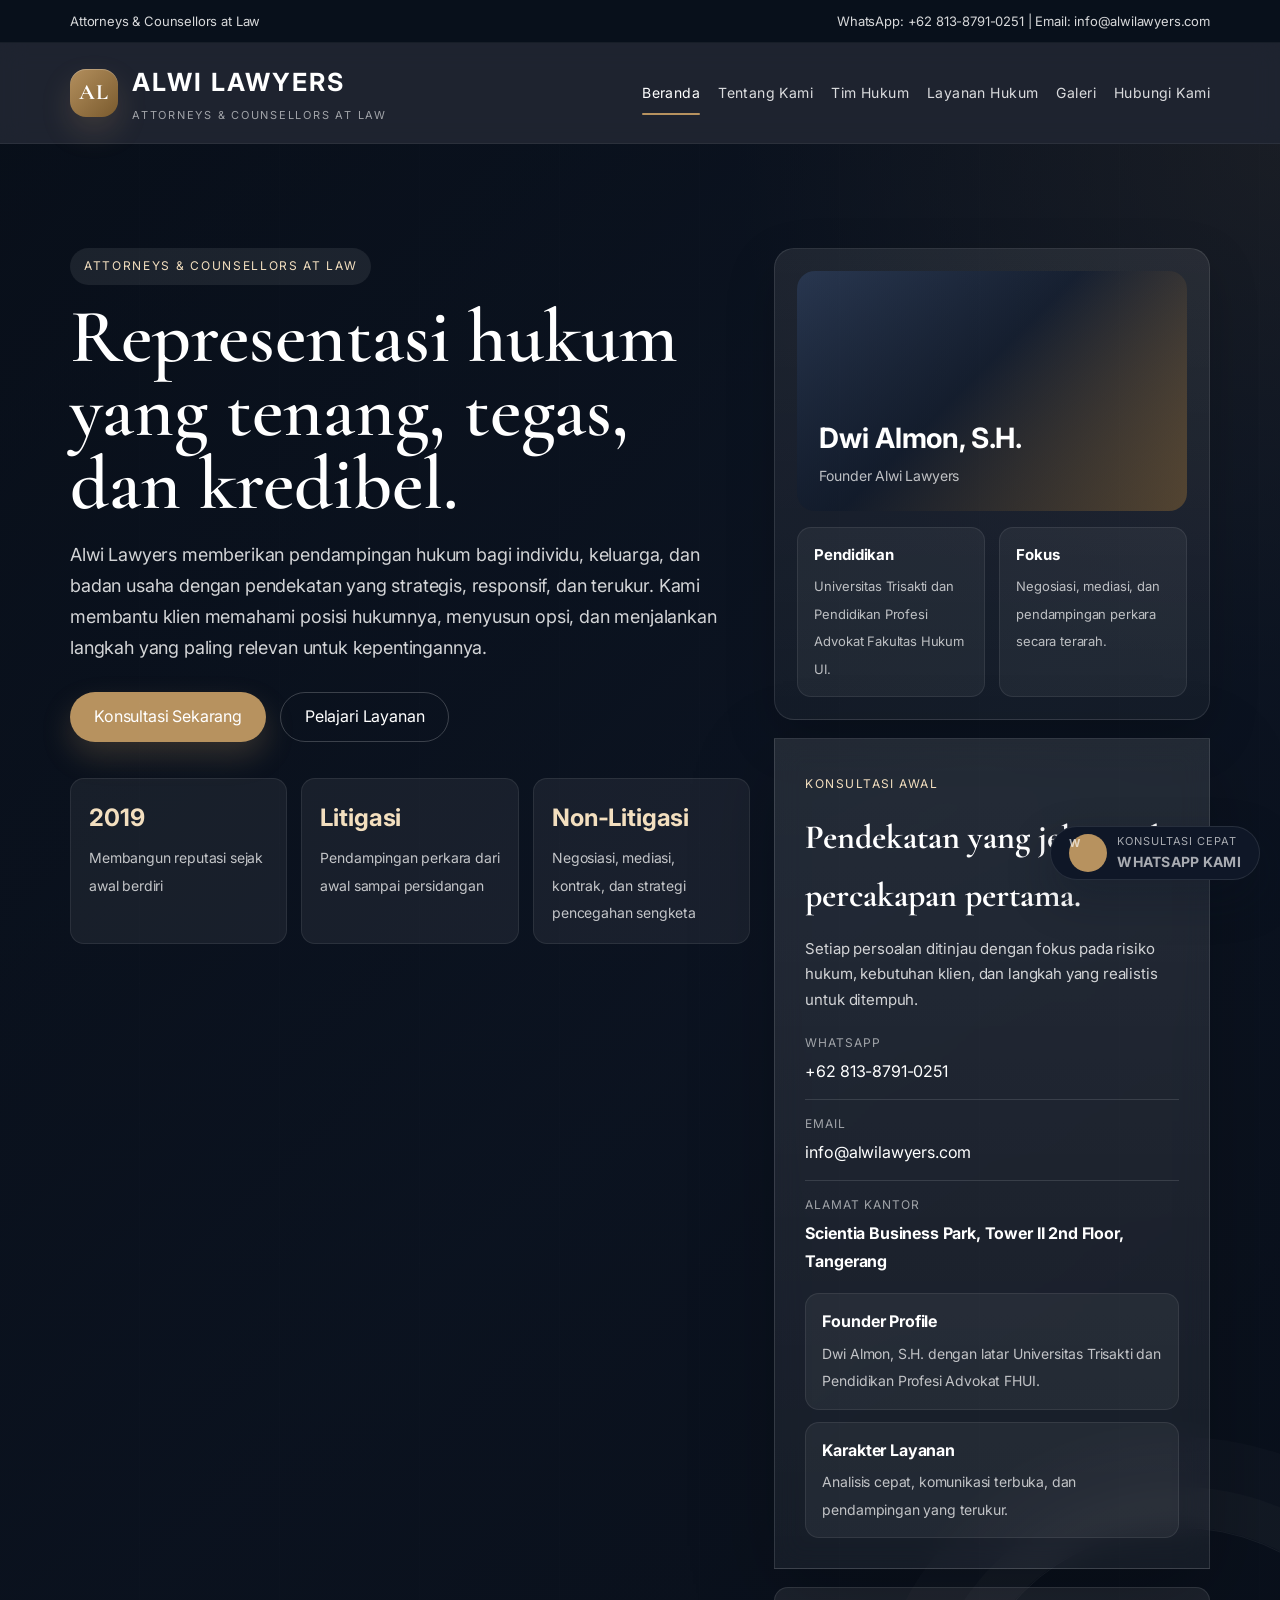
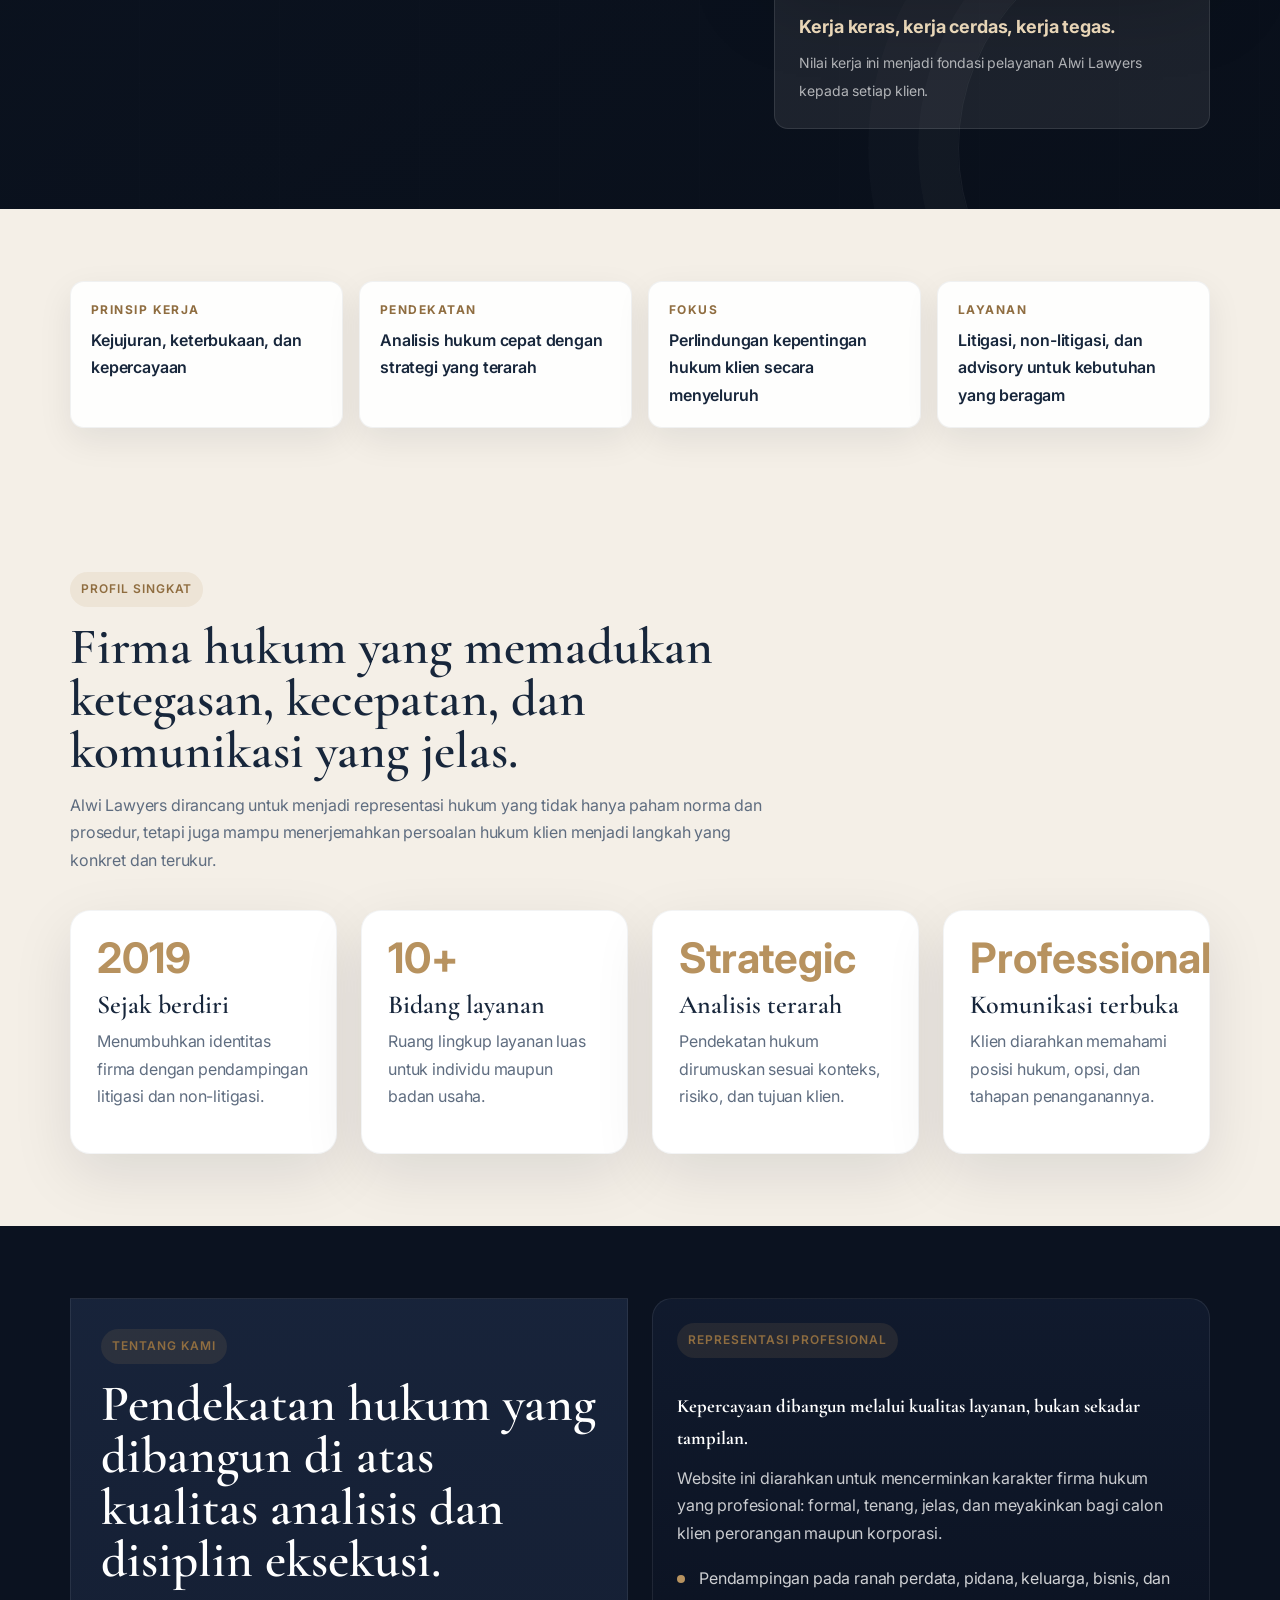
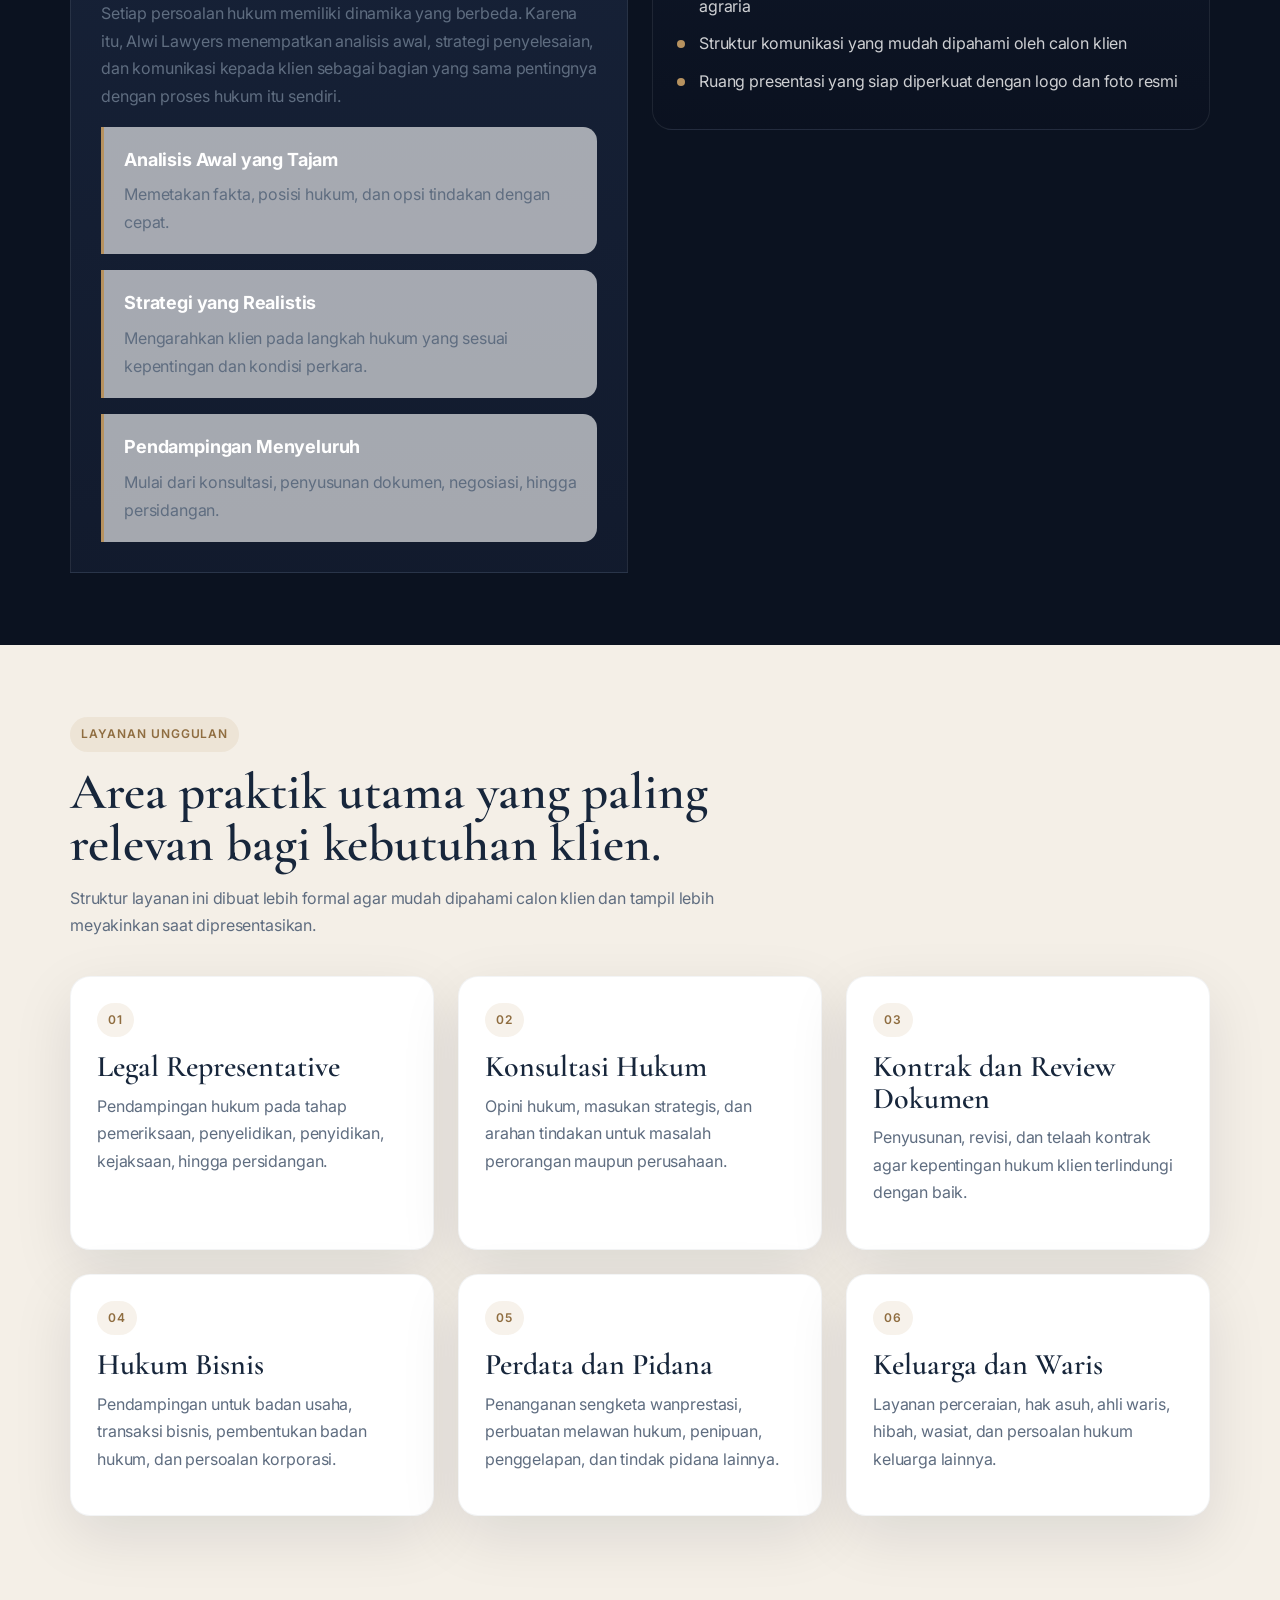
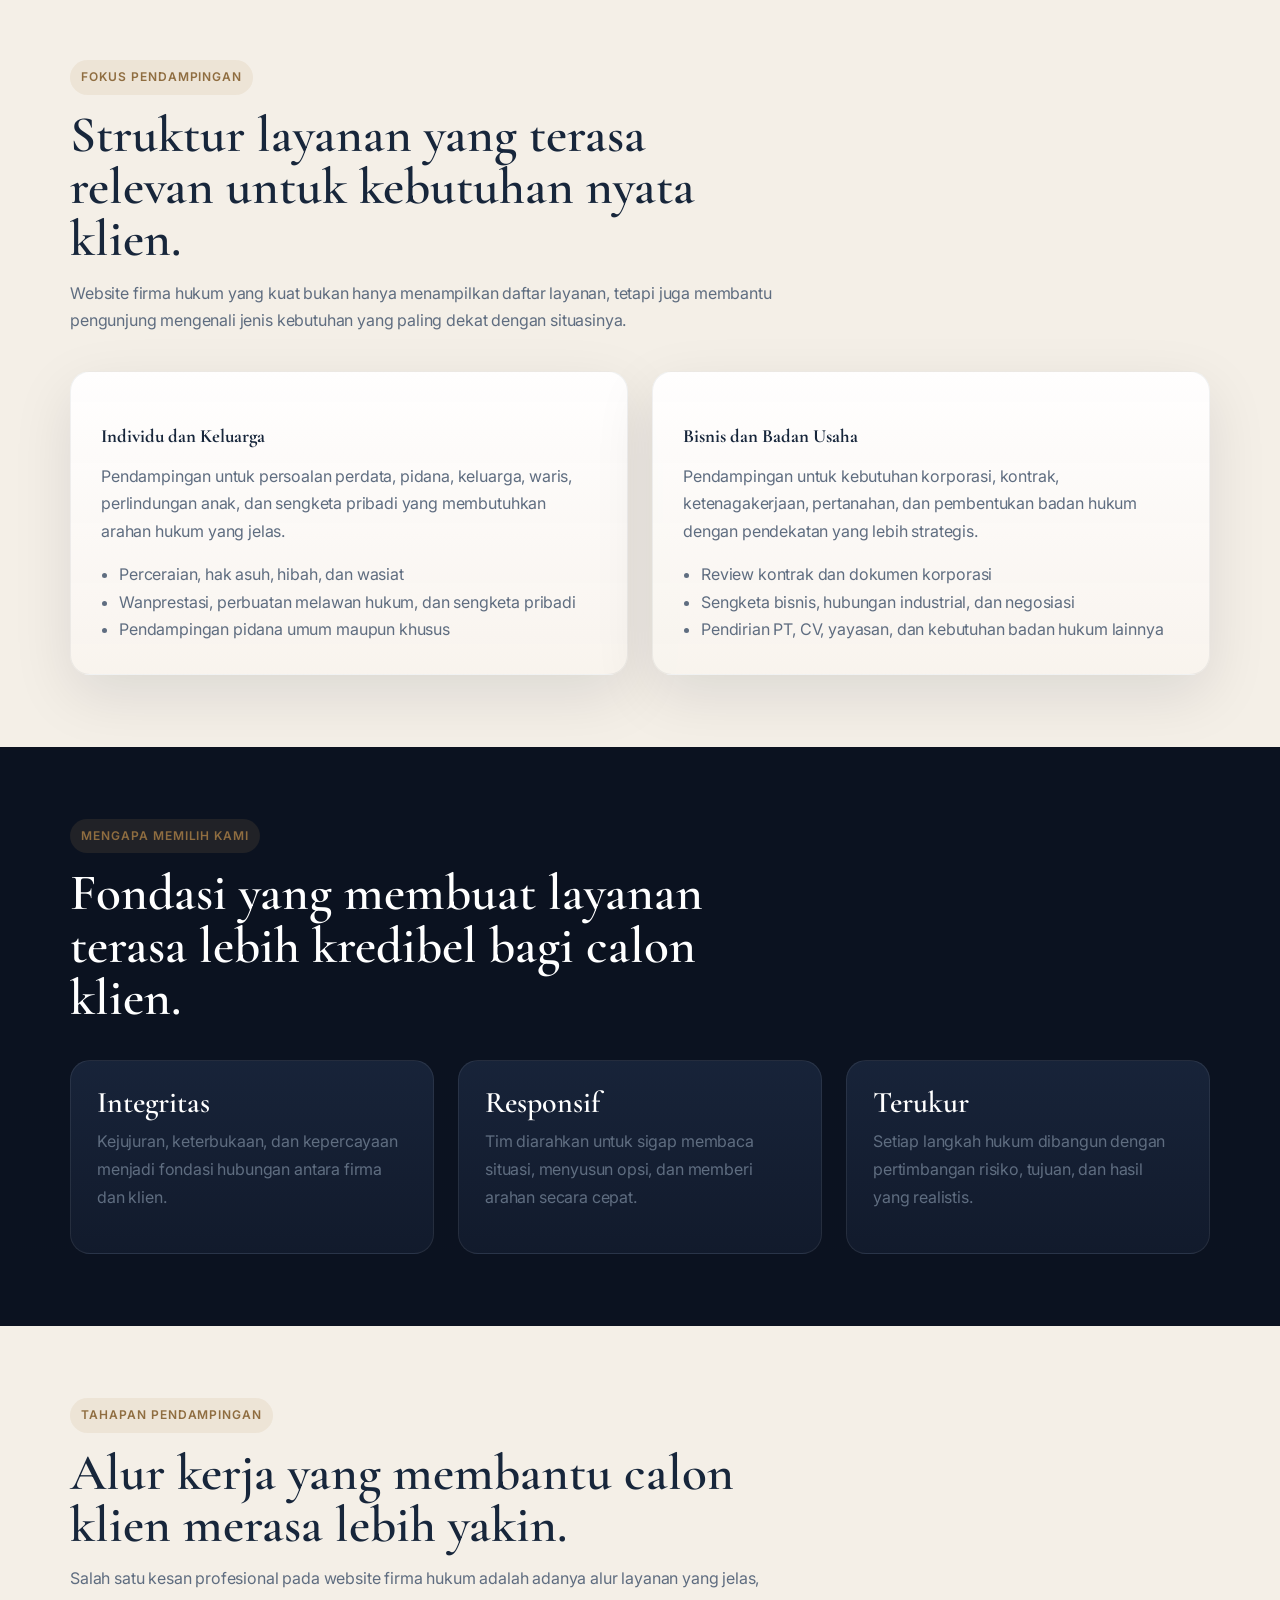
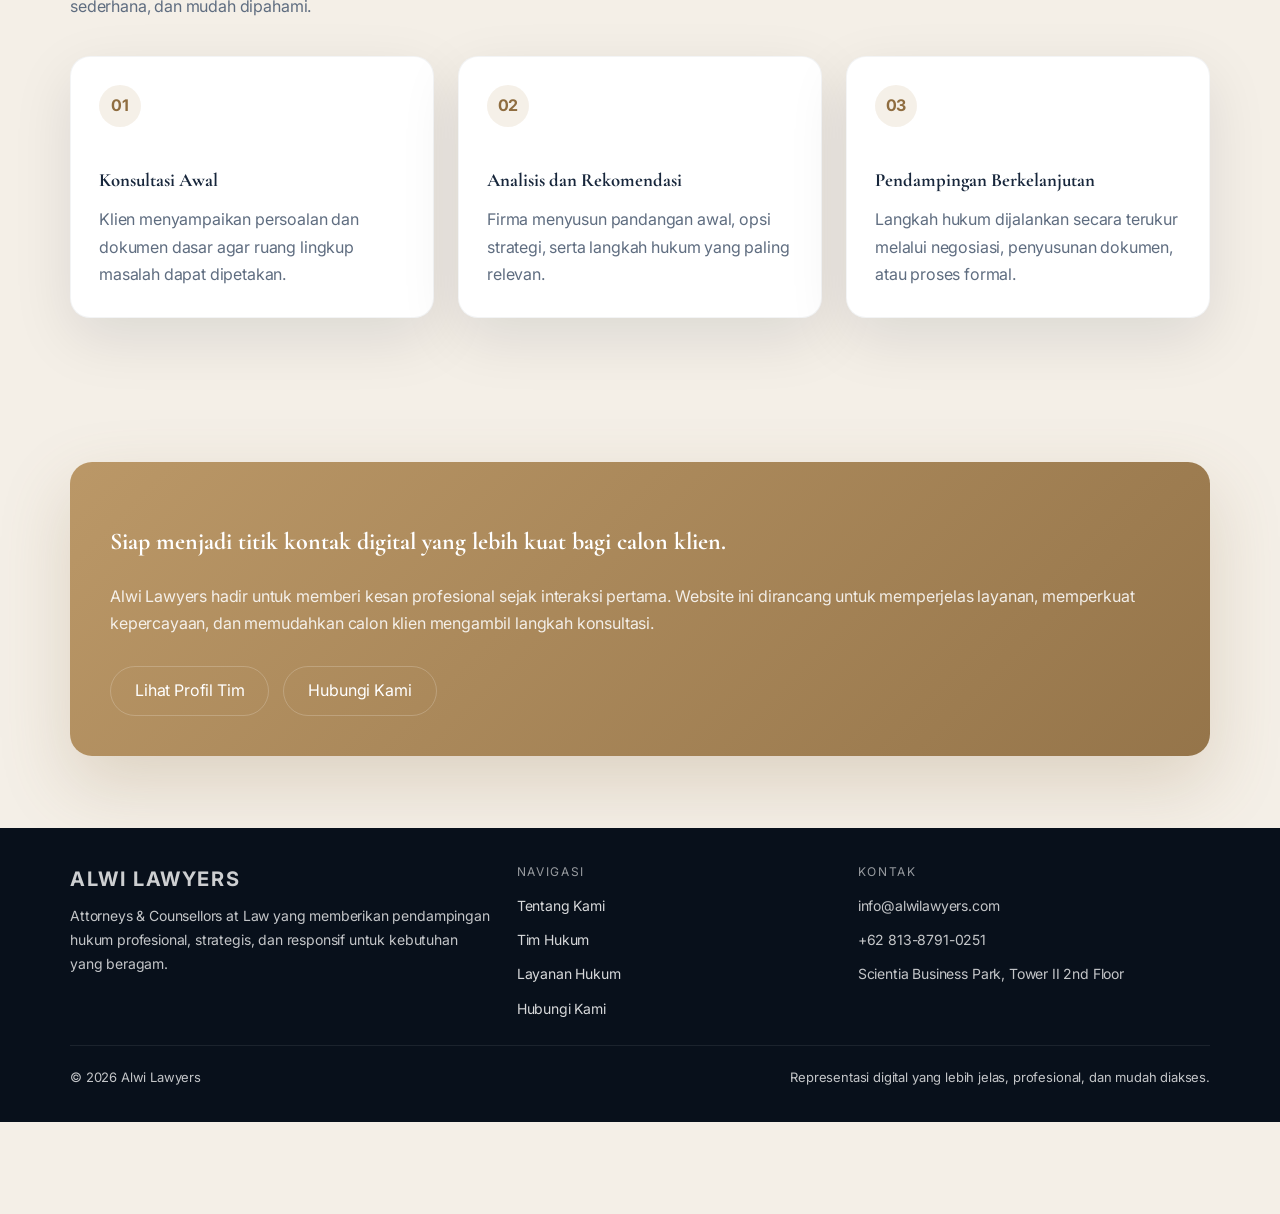
==== commit e39c2711: "Refine homepage hero with a more high-end founder showcase Strengthen the homepage with a more premi" ====
--- a/index.html
+++ b/index.html
@@ -83,6 +83,25 @@
           </div>
 
           <div class="hero-panel">
+            <div class="founder-stage">
+              <div class="founder-stage-visual">
+                <div>
+                  <strong>Dwi Almon, S.H.</strong>
+                  <span>Founder Alwi Lawyers</span>
+                </div>
+              </div>
+              <div class="founder-stage-meta">
+                <div>
+                  <strong>Pendidikan</strong>
+                  <span>Universitas Trisakti dan Pendidikan Profesi Advokat Fakultas Hukum UI.</span>
+                </div>
+                <div>
+                  <strong>Fokus</strong>
+                  <span>Negosiasi, mediasi, dan pendampingan perkara secara terarah.</span>
+                </div>
+              </div>
+            </div>
+
             <div class="hero-card">
               <span class="hero-card-label">Konsultasi Awal</span>
               <h3>Pendekatan yang jelas sejak percakapan pertama.</h3>
--- a/assets/styles.css
+++ b/assets/styles.css
@@ -36,6 +36,7 @@
   background: var(--surface);
   line-height: 1.72;
   letter-spacing: -0.01em;
+  padding-bottom: 92px;
 }
 
 a {
@@ -874,6 +875,62 @@
 .founder-note span {
   color: rgba(255, 255, 255, 0.66);
   font-size: 14px;
+}
+
+.founder-stage {
+  padding: 22px;
+  border-radius: var(--radius);
+  background: linear-gradient(180deg, rgba(255, 255, 255, 0.08), rgba(255, 255, 255, 0.04));
+  border: 1px solid rgba(255, 255, 255, 0.1);
+  box-shadow: 0 18px 50px rgba(0, 0, 0, 0.18);
+}
+
+.founder-stage-visual {
+  min-height: 240px;
+  border-radius: 18px;
+  padding: 22px;
+  display: flex;
+  align-items: flex-end;
+  background:
+    linear-gradient(rgba(10, 18, 31, 0.22), rgba(10, 18, 31, 0.5)),
+    linear-gradient(135deg, #31415d 0%, #1a2436 45%, #9c7643 100%);
+  color: var(--white);
+}
+
+.founder-stage-visual strong {
+  display: block;
+  font-size: 28px;
+}
+
+.founder-stage-visual span {
+  color: rgba(255, 255, 255, 0.72);
+  font-size: 14px;
+}
+
+.founder-stage-meta {
+  display: grid;
+  grid-template-columns: 1fr 1fr;
+  gap: 14px;
+  margin-top: 16px;
+}
+
+.founder-stage-meta div {
+  padding: 14px 16px;
+  border-radius: 14px;
+  background: rgba(255, 255, 255, 0.05);
+  border: 1px solid rgba(255, 255, 255, 0.08);
+}
+
+.founder-stage-meta strong {
+  display: block;
+  margin-bottom: 4px;
+  color: var(--white);
+  font-size: 15px;
+}
+
+.founder-stage-meta span {
+  color: rgba(255, 255, 255, 0.7);
+  font-size: 13px;
 }
 
 .office-card {
@@ -1110,7 +1167,8 @@
   .mini-grid,
   .footer-grid,
   .practice-focus-grid,
-  .footer-inner {
+  .footer-inner,
+  .founder-stage-meta {
     grid-template-columns: 1fr;
   }
 
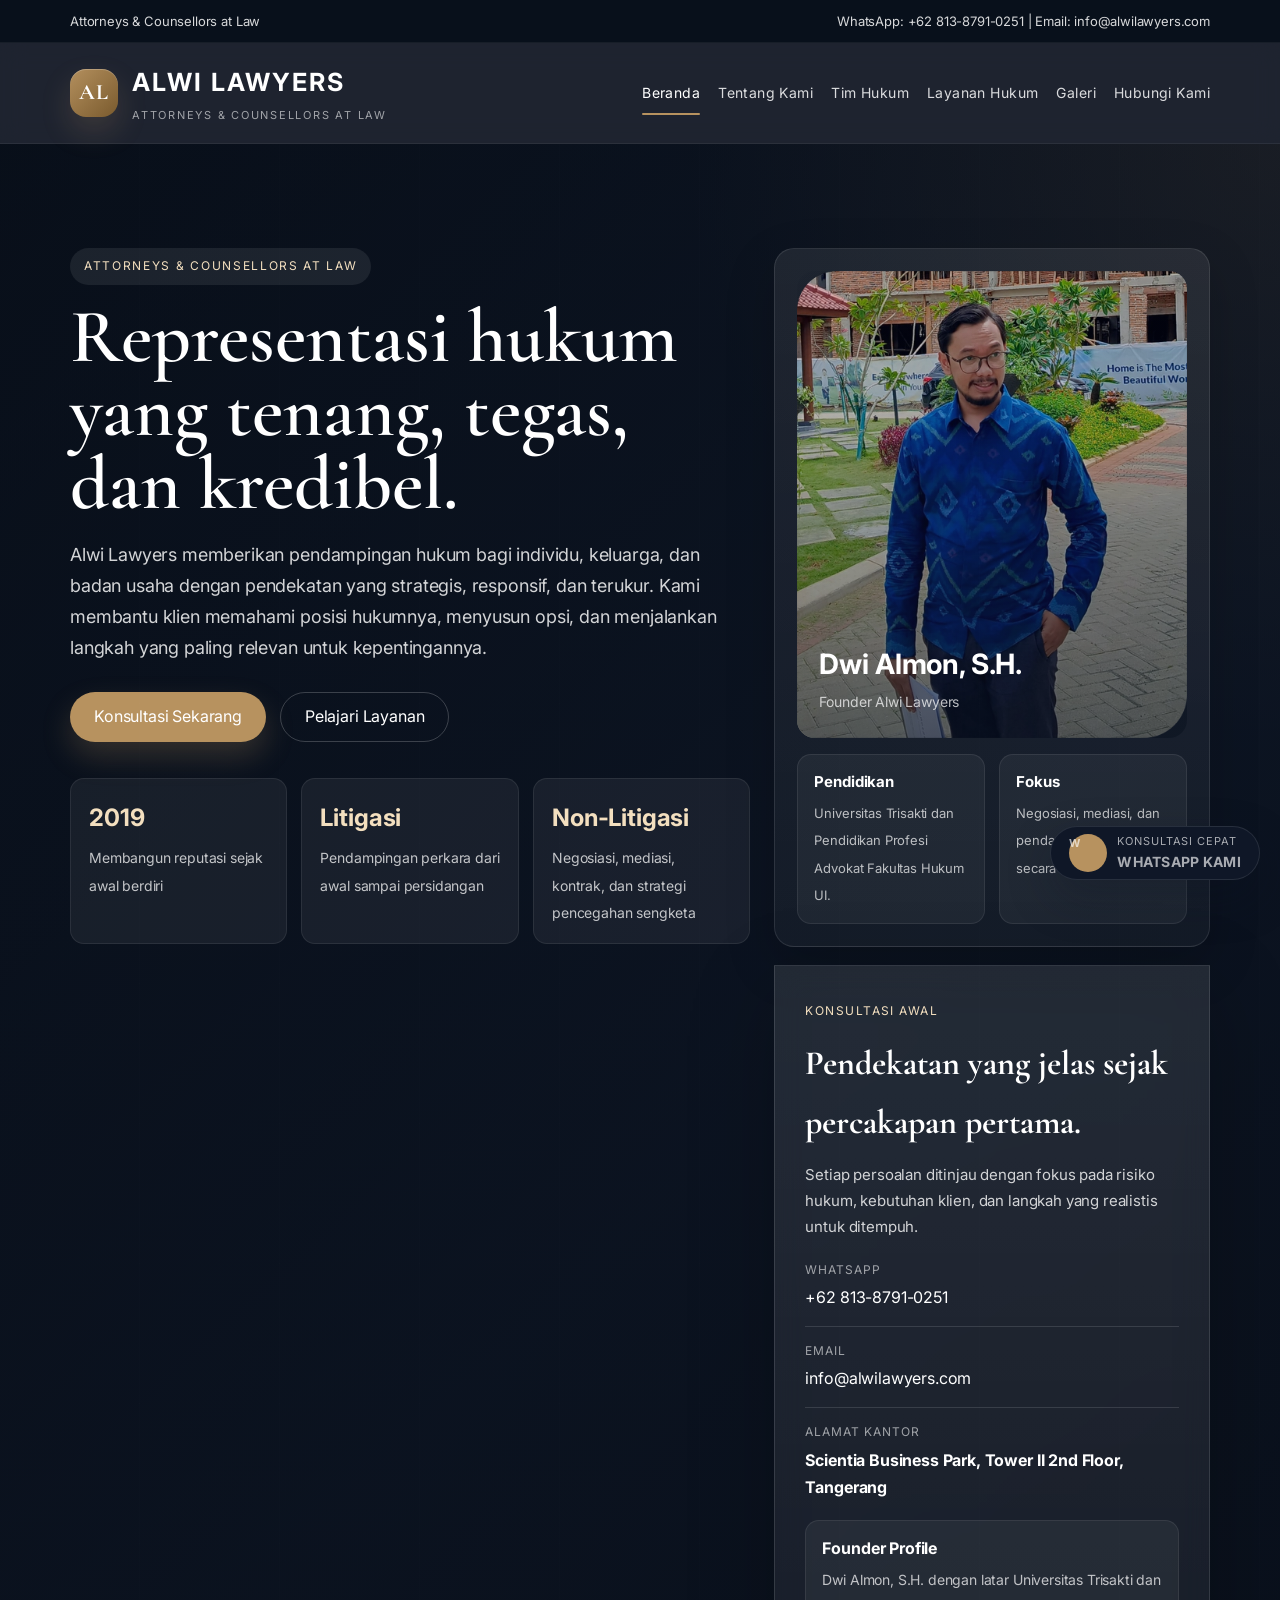
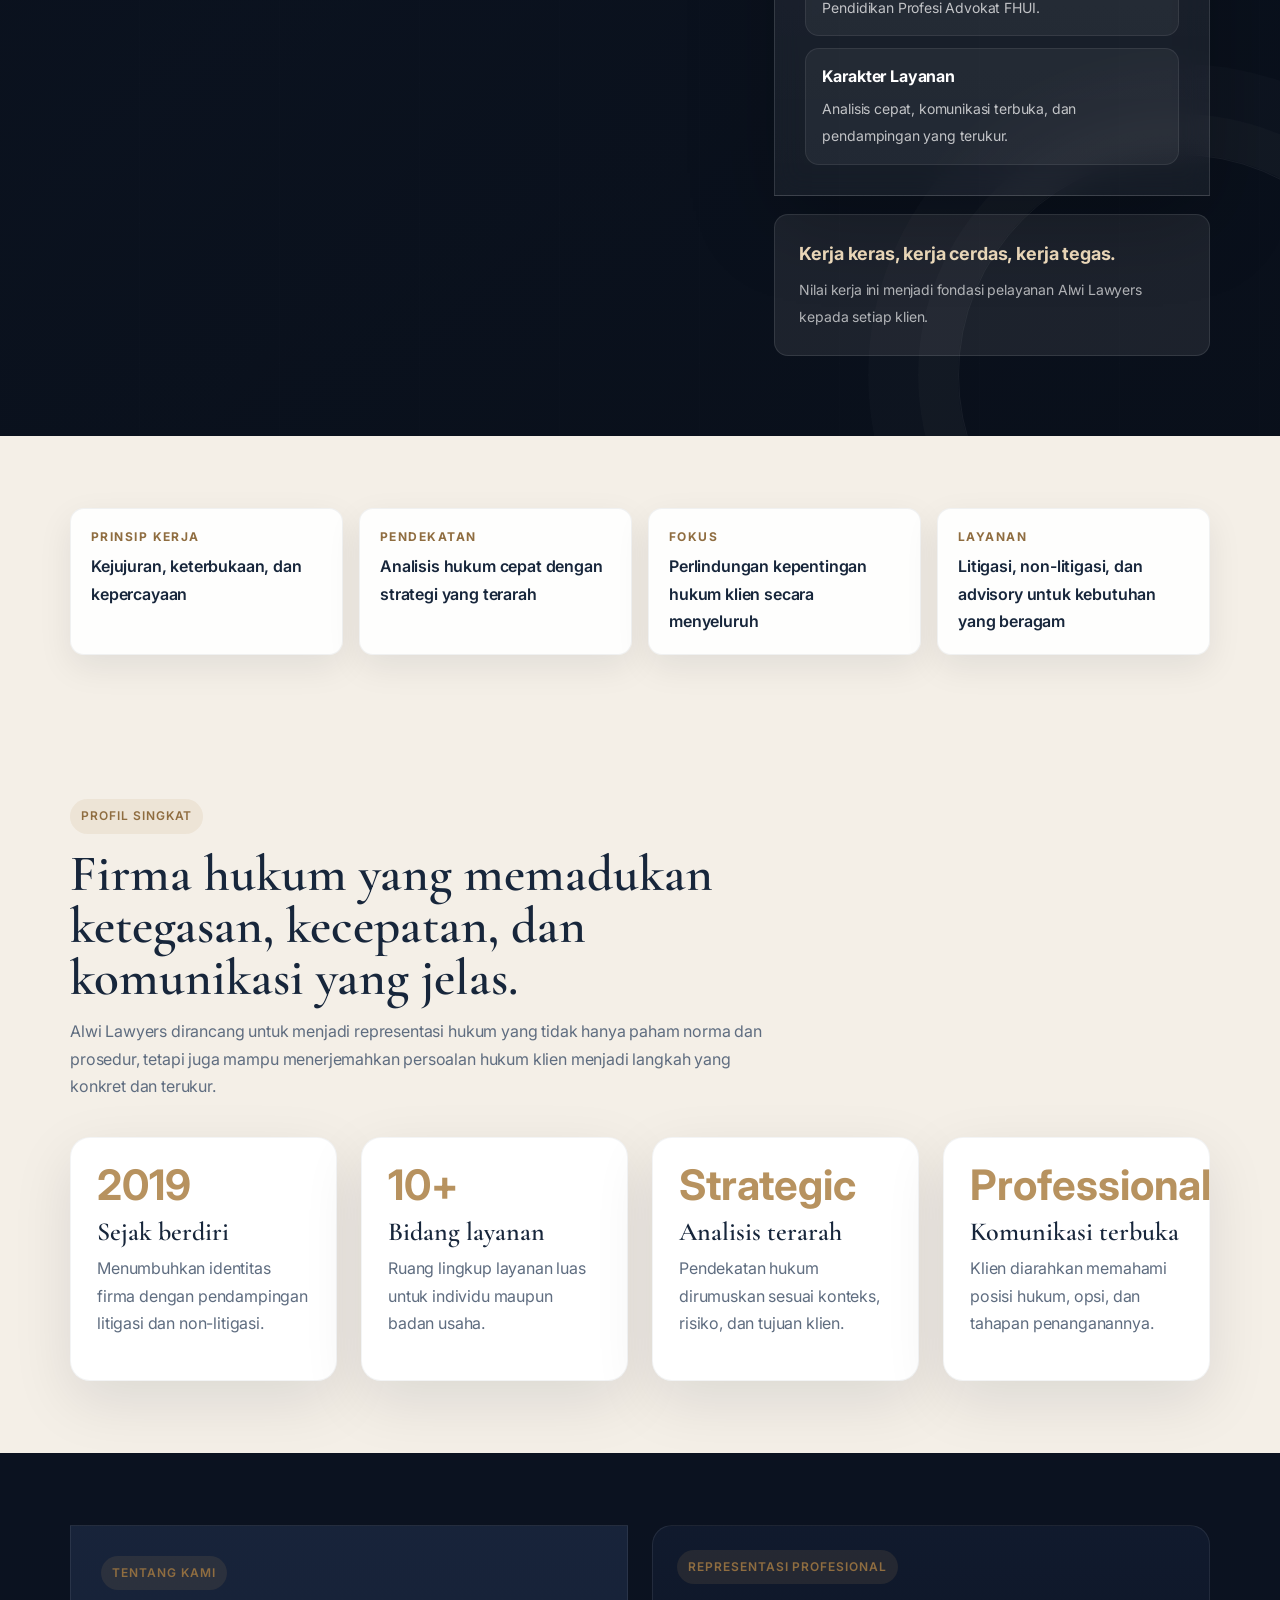
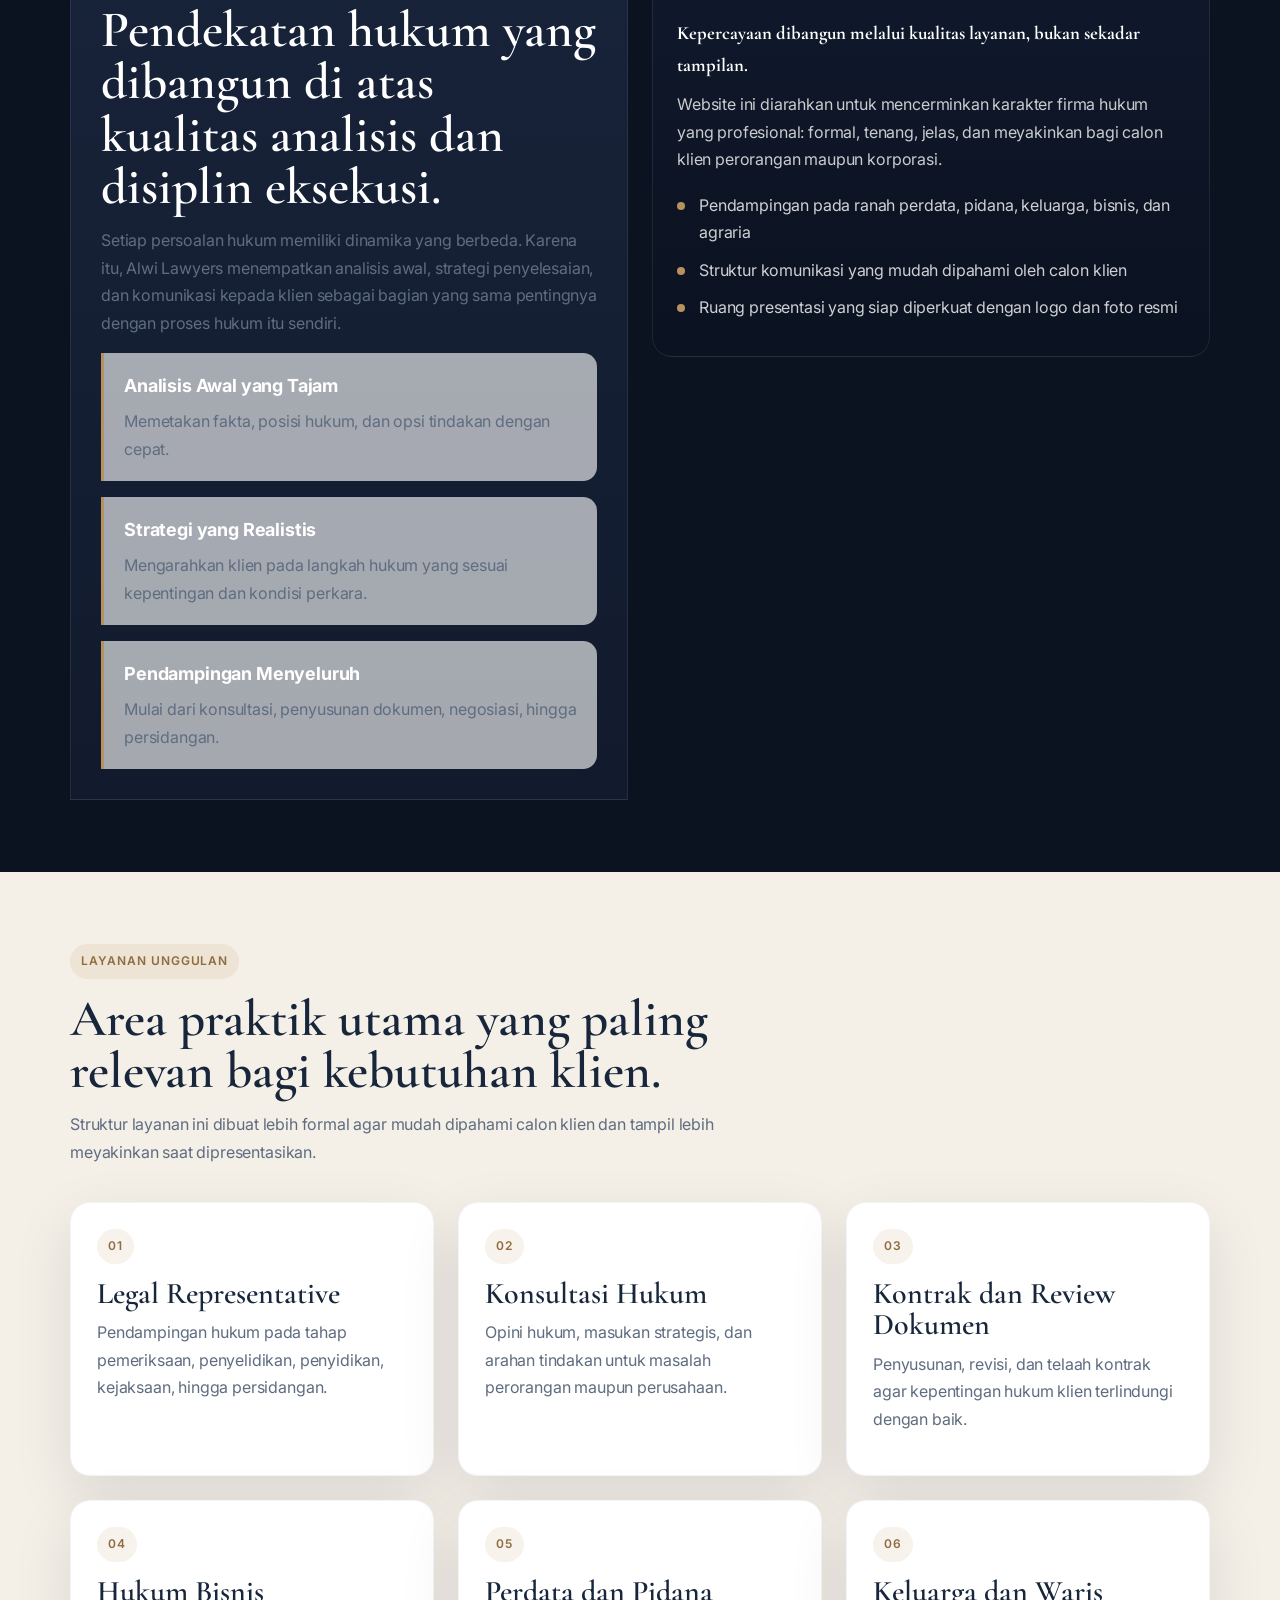
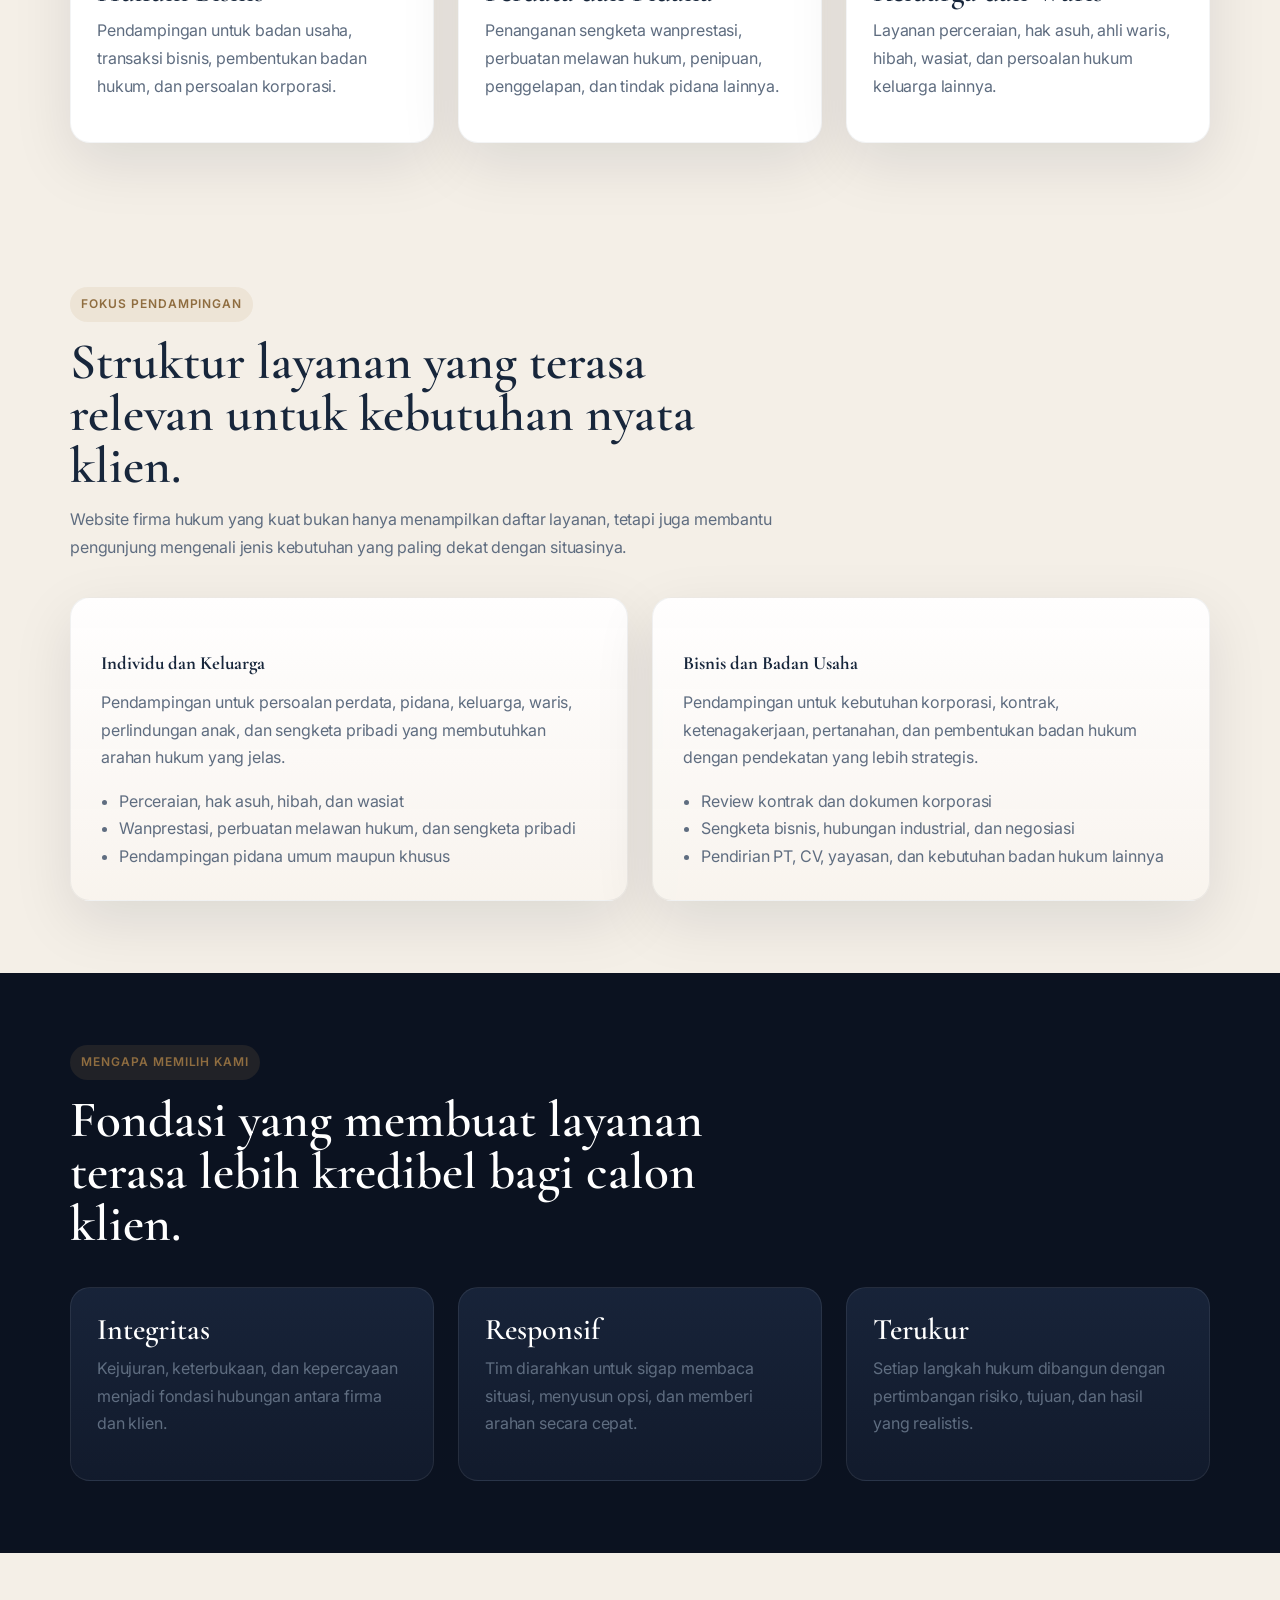
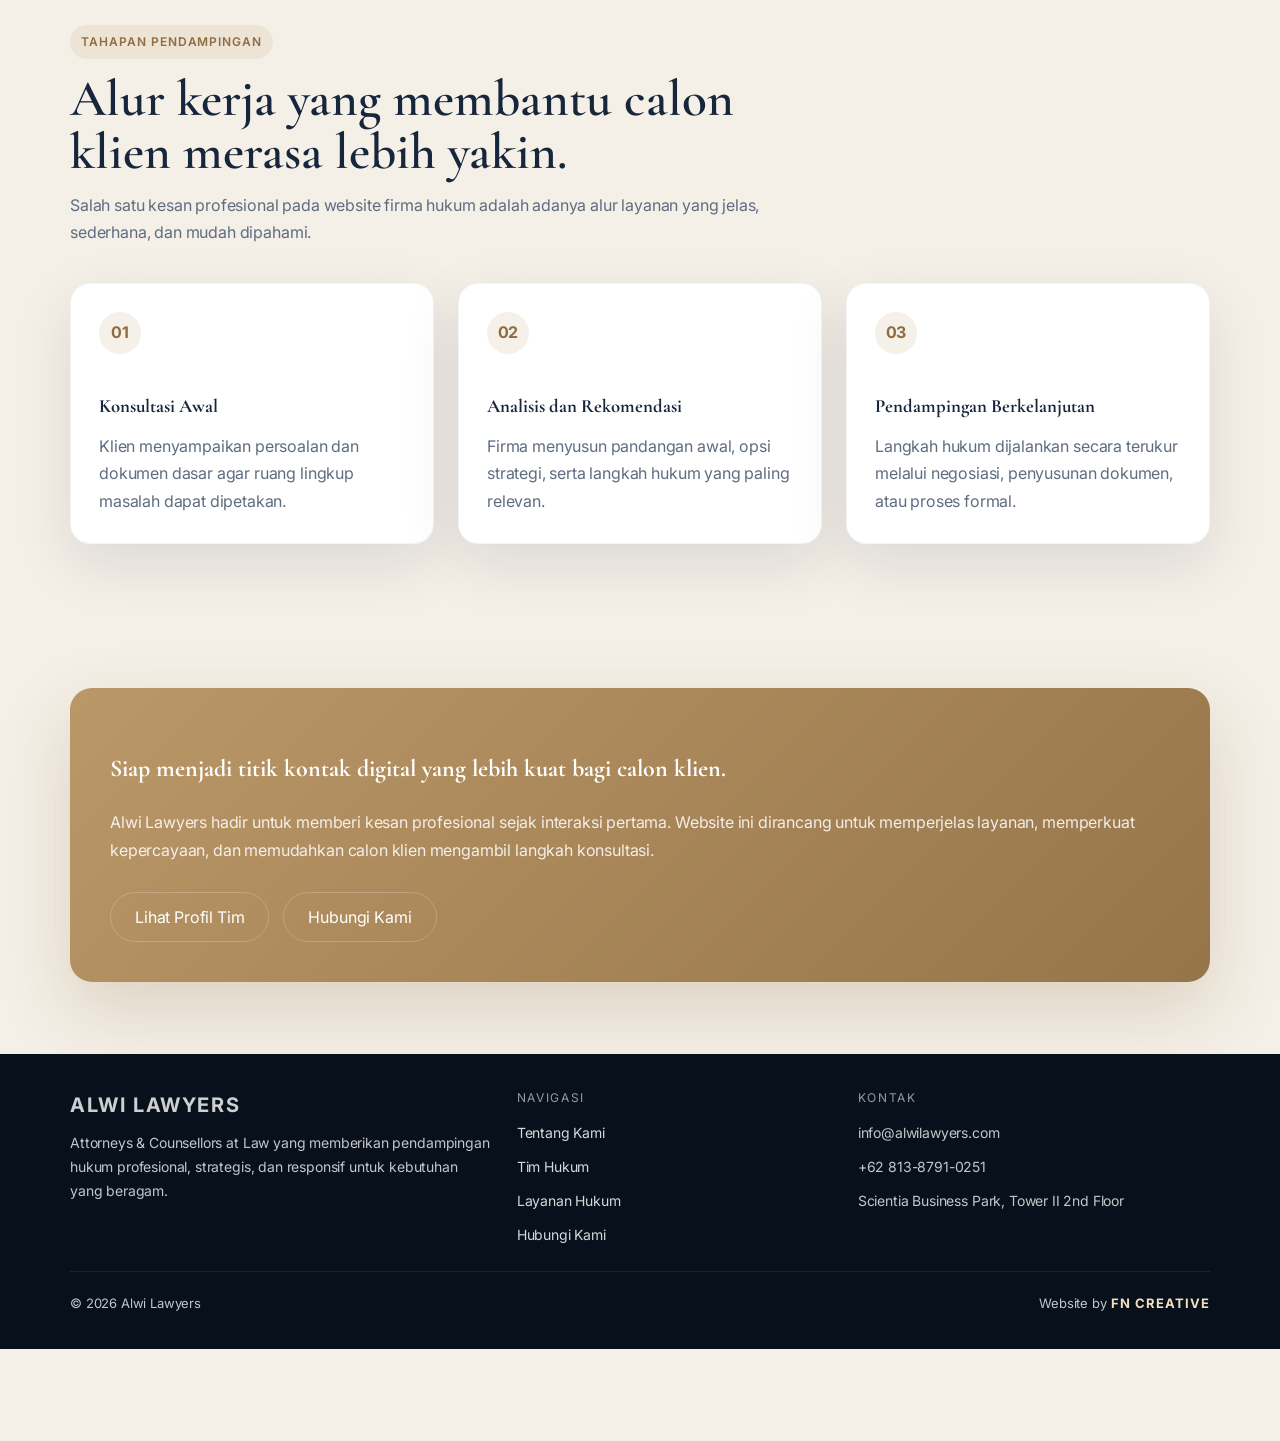
==== commit da48a537: "Add founder photo and site credit branding Integrate the provided founder image into the homepage pr" ====
--- a/index.html
+++ b/index.html
@@ -85,7 +85,8 @@
           <div class="hero-panel">
             <div class="founder-stage">
               <div class="founder-stage-visual">
-                <div>
+                <img src="assets/founder-alwi.png" alt="Dwi Almon, S.H. - Founder Alwi Lawyers" />
+                <div class="founder-stage-visual-caption">
                   <strong>Dwi Almon, S.H.</strong>
                   <span>Founder Alwi Lawyers</span>
                 </div>
@@ -462,7 +463,7 @@
         </div>
         <div class="footer-bottom">
           <div>&copy; <span data-year></span> Alwi Lawyers</div>
-          <div>Representasi digital yang lebih jelas, profesional, dan mudah diakses.</div>
+          <div>Website by <span class="footer-credit">FN CREATIVE</span></div>
         </div>
       </div>
     </footer>
--- a/assets/styles.css
+++ b/assets/styles.css
@@ -888,13 +888,33 @@
 .founder-stage-visual {
   min-height: 240px;
   border-radius: 18px;
-  padding: 22px;
-  display: flex;
-  align-items: flex-end;
-  background:
-    linear-gradient(rgba(10, 18, 31, 0.22), rgba(10, 18, 31, 0.5)),
-    linear-gradient(135deg, #31415d 0%, #1a2436 45%, #9c7643 100%);
-  color: var(--white);
+  position: relative;
+  overflow: hidden;
+  color: var(--white);
+}
+
+.founder-stage-visual img {
+  width: 100%;
+  height: 100%;
+  min-height: 240px;
+  object-fit: cover;
+  object-position: center top;
+  display: block;
+}
+
+.founder-stage-visual::after {
+  content: "";
+  position: absolute;
+  inset: 0;
+  background: linear-gradient(rgba(10, 18, 31, 0.08), rgba(10, 18, 31, 0.58));
+}
+
+.founder-stage-visual-caption {
+  position: absolute;
+  left: 22px;
+  right: 22px;
+  bottom: 22px;
+  z-index: 1;
 }
 
 .founder-stage-visual strong {
@@ -1072,6 +1092,12 @@
   gap: 16px;
   flex-wrap: wrap;
   font-size: 13px;
+}
+
+.footer-credit {
+  color: #f3dfbf;
+  font-weight: 700;
+  letter-spacing: 0.08em;
 }
 
 .practice-focus-grid {
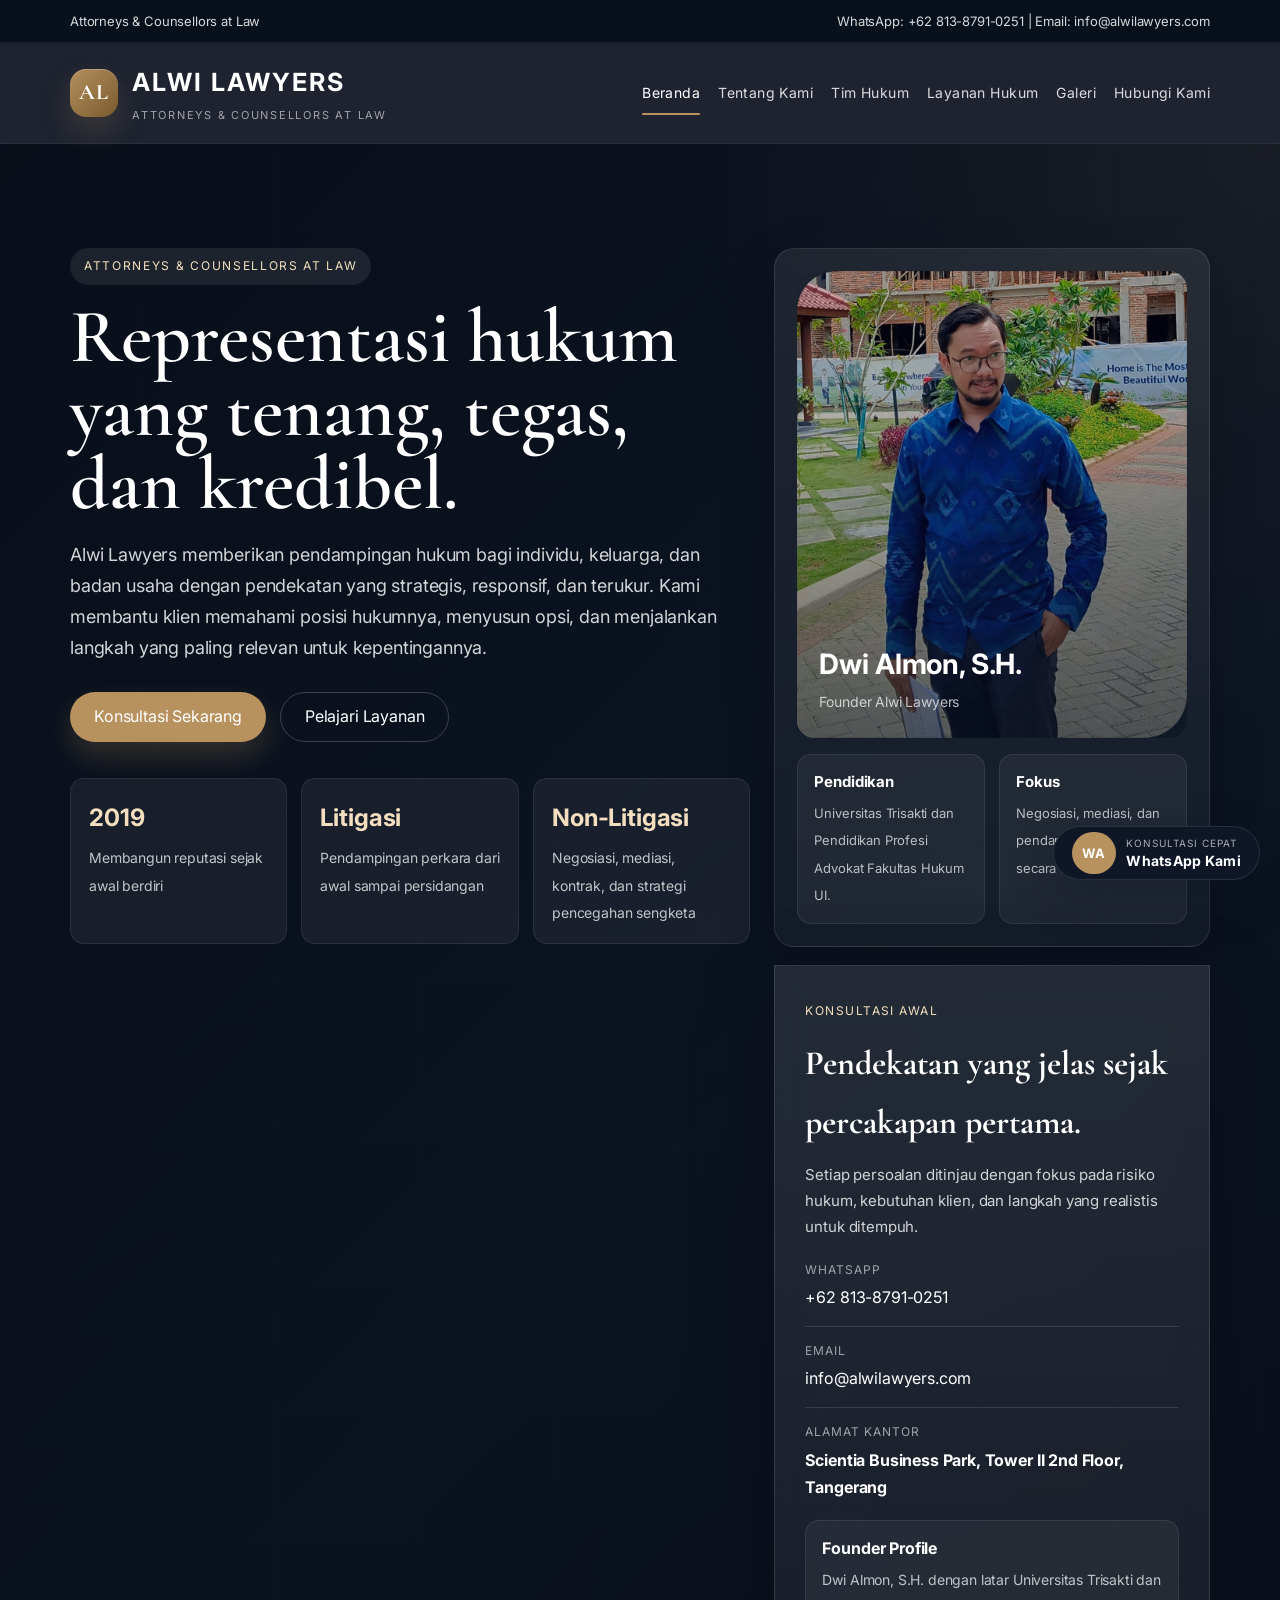
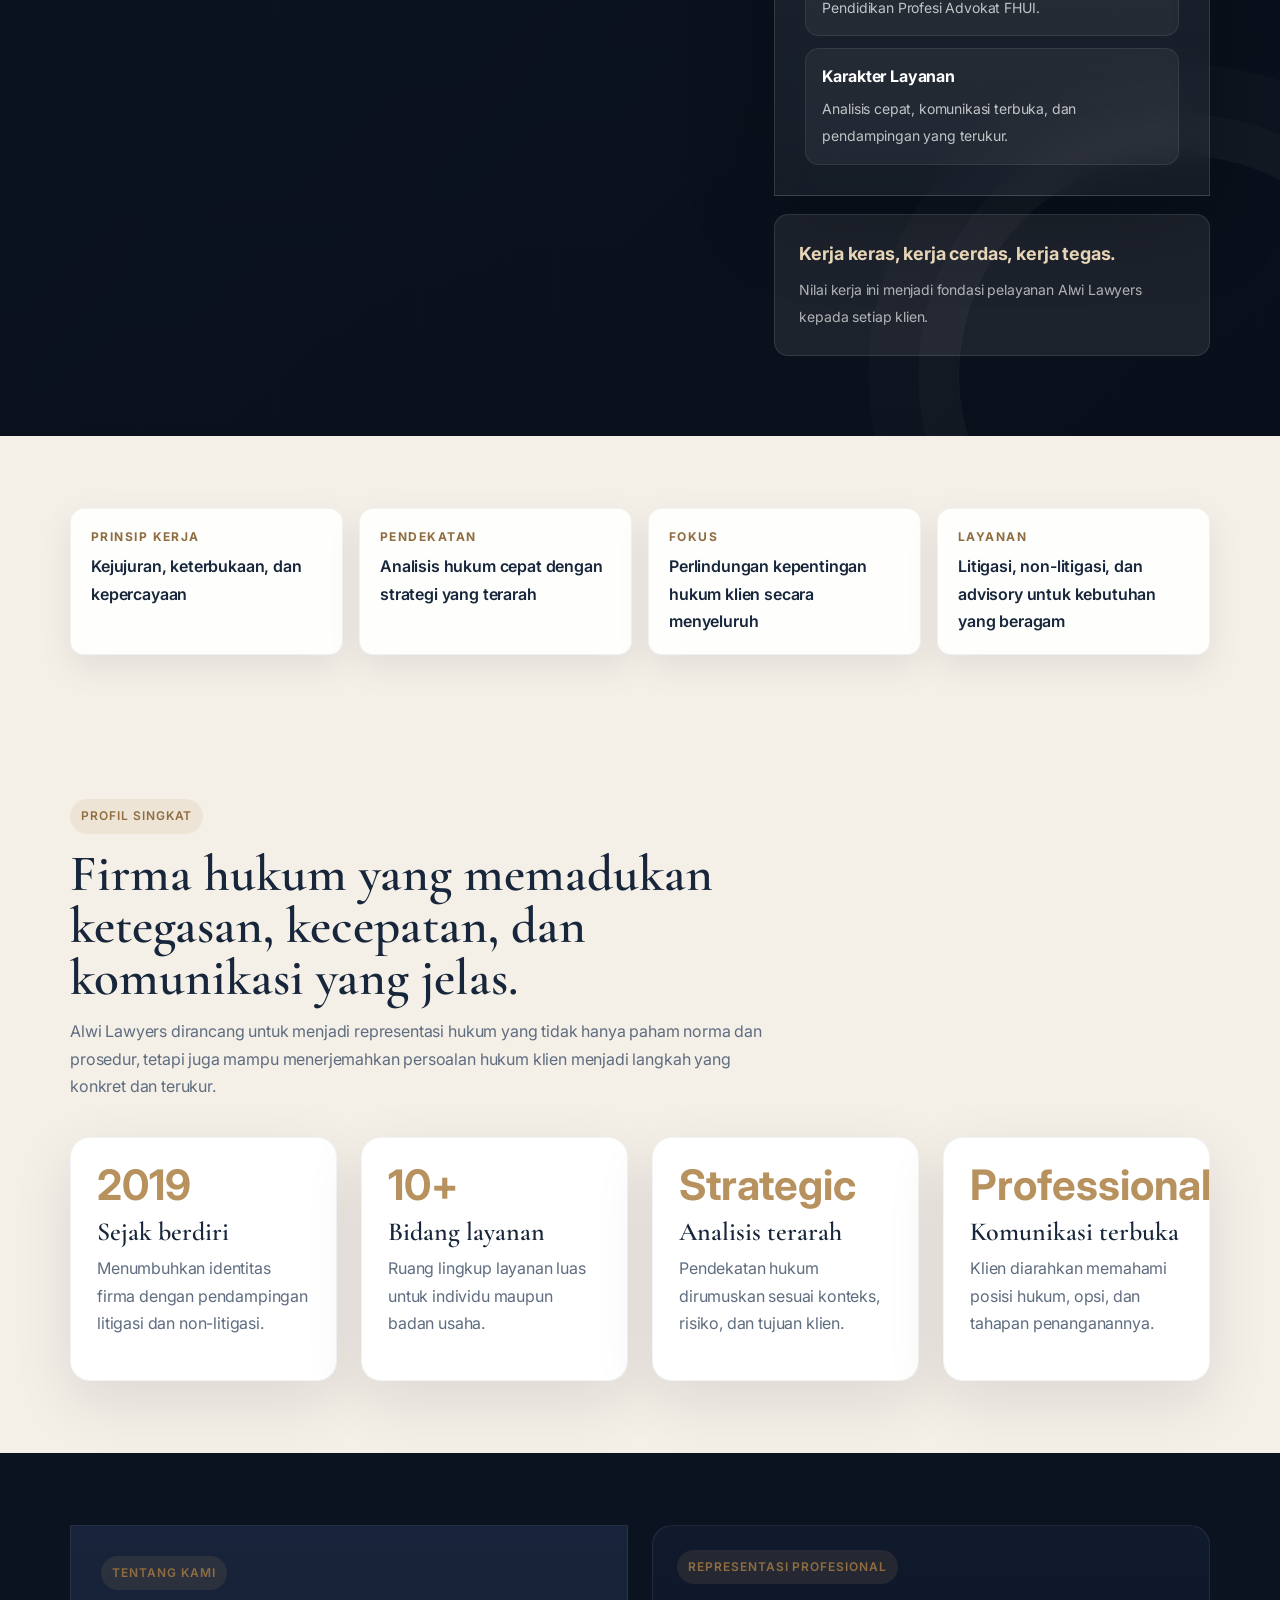
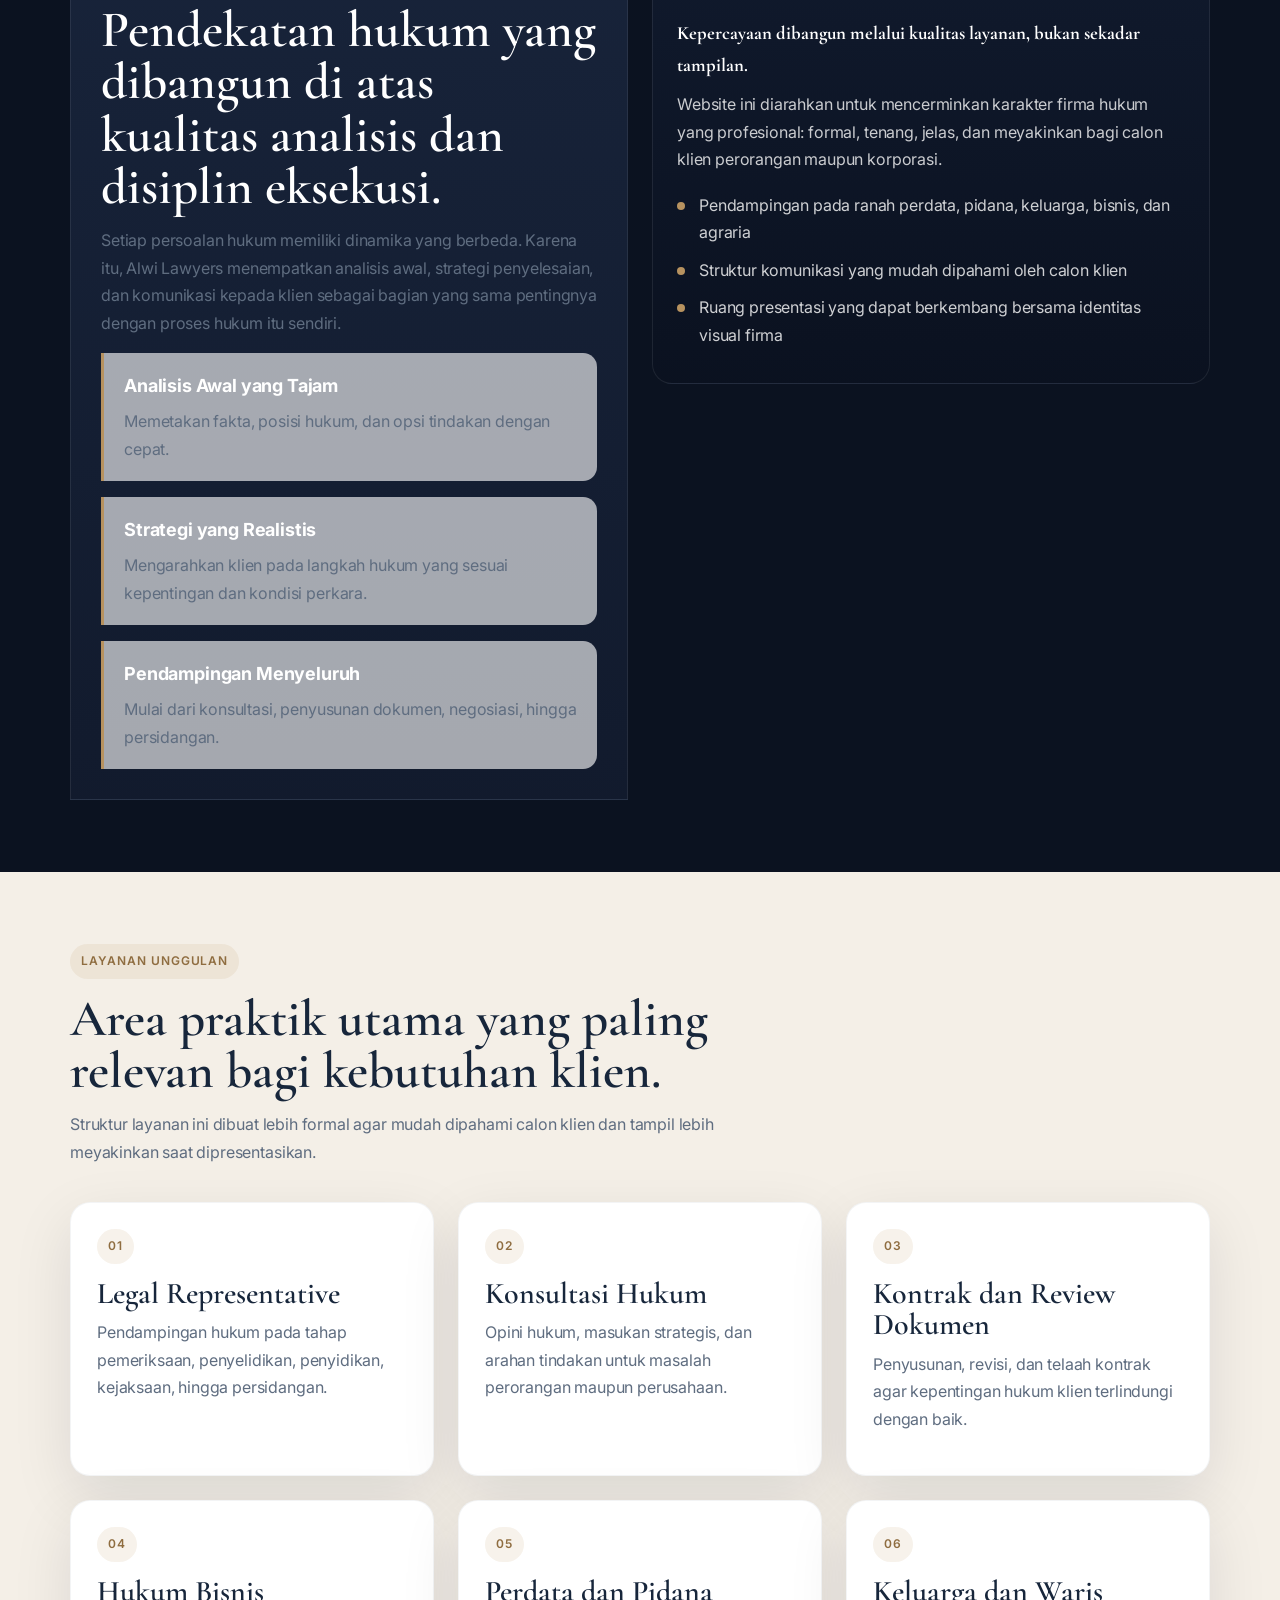
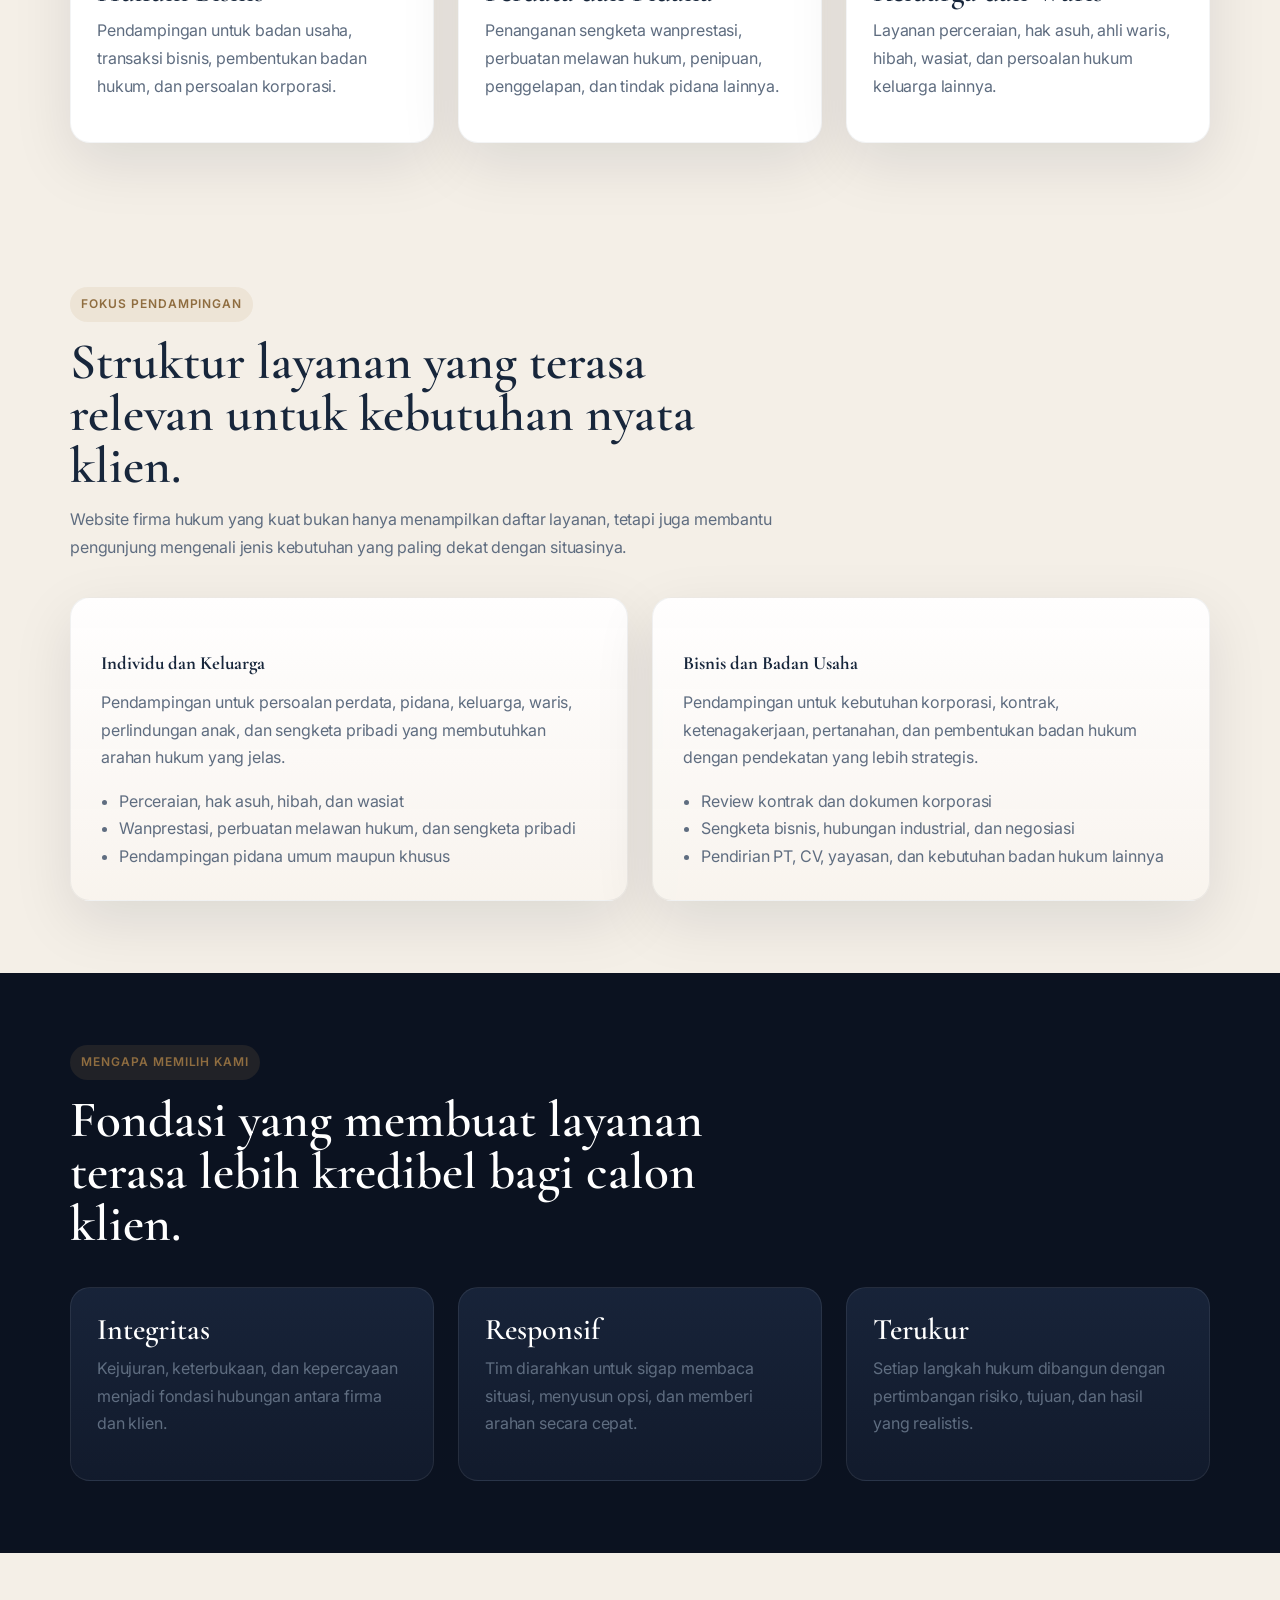
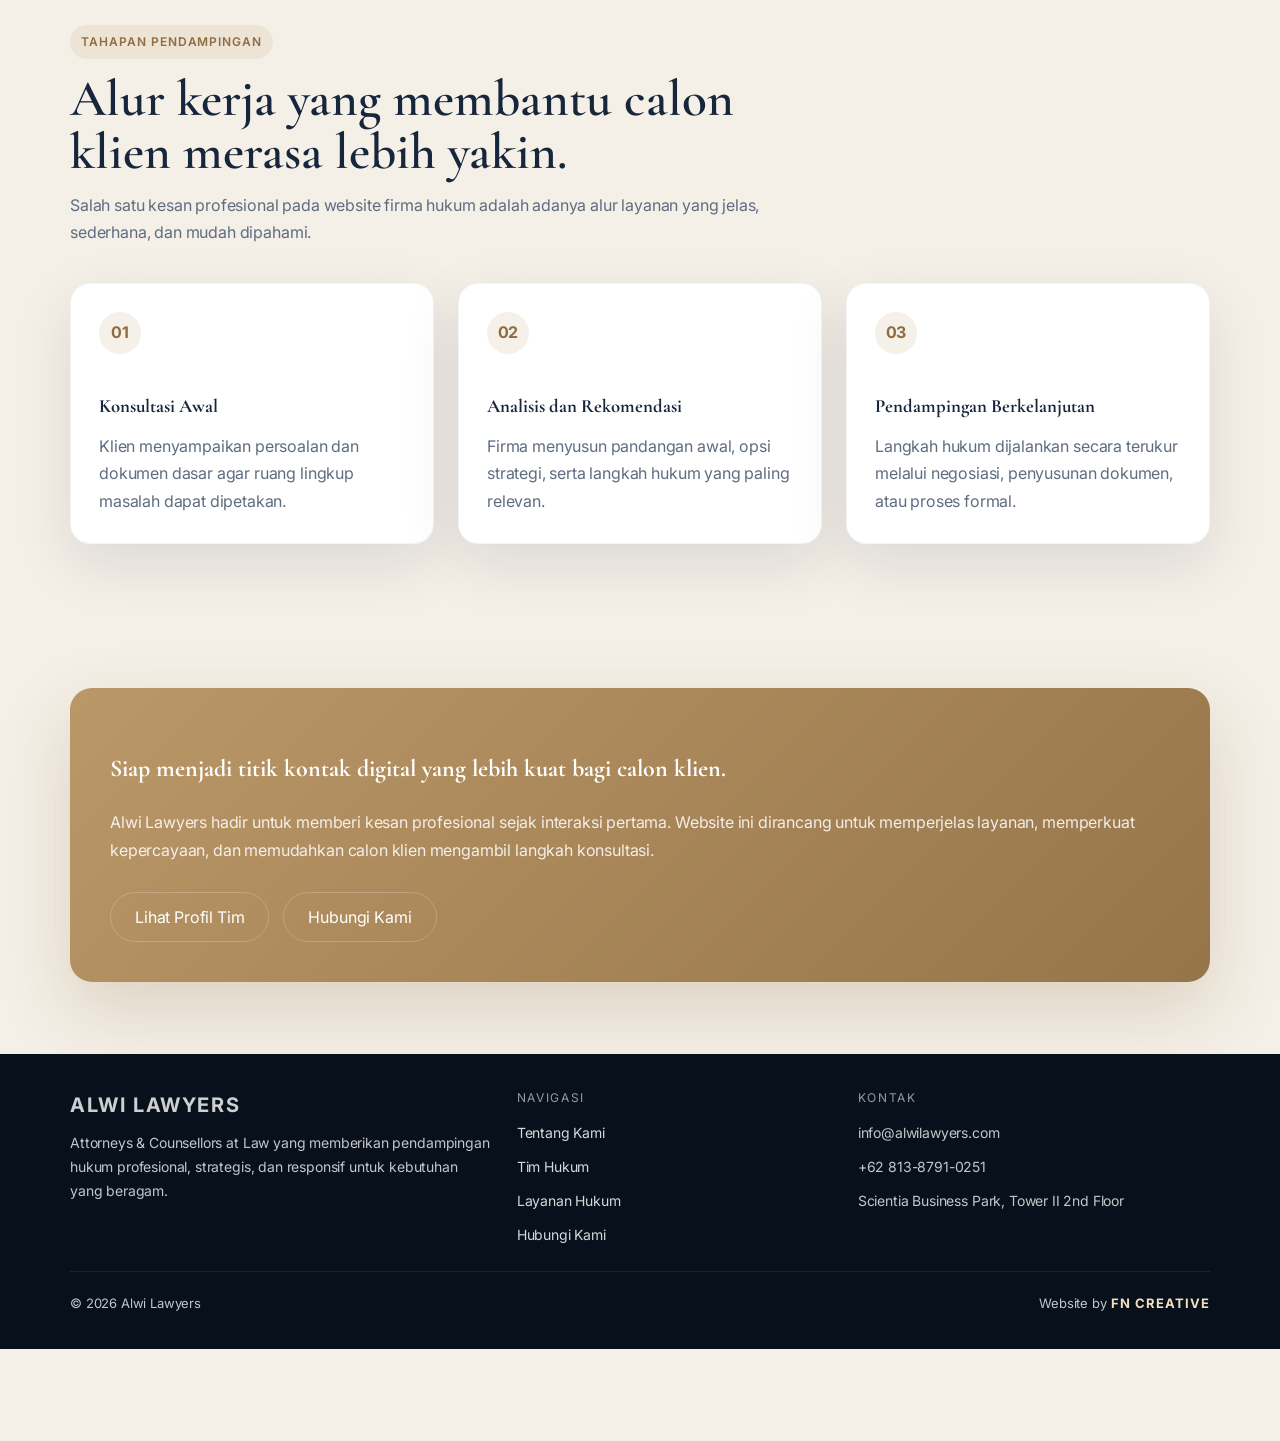
==== commit 0f6fed6d: "Polish fine details and fix floating WhatsApp CTA Resolve the floating WhatsApp CTA presentation, im" ====
--- a/index.html
+++ b/index.html
@@ -85,7 +85,13 @@
           <div class="hero-panel">
             <div class="founder-stage">
               <div class="founder-stage-visual">
-                <img src="assets/founder-alwi.png" alt="Dwi Almon, S.H. - Founder Alwi Lawyers" />
+                <img
+                  src="assets/founder-alwi.png"
+                  alt="Dwi Almon, S.H. - Founder Alwi Lawyers"
+                  width="500"
+                  height="733"
+                  fetchpriority="high"
+                />
                 <div class="founder-stage-visual-caption">
                   <strong>Dwi Almon, S.H.</strong>
                   <span>Founder Alwi Lawyers</span>
@@ -242,7 +248,7 @@
             <ul class="hero-list">
               <li>Pendampingan pada ranah perdata, pidana, keluarga, bisnis, dan agraria</li>
               <li>Struktur komunikasi yang mudah dipahami oleh calon klien</li>
-              <li>Ruang presentasi yang siap diperkuat dengan logo dan foto resmi</li>
+              <li>Ruang presentasi yang dapat berkembang bersama identitas visual firma</li>
             </ul>
           </div>
         </div>
--- a/assets/styles.css
+++ b/assets/styles.css
@@ -654,6 +654,16 @@
   margin-bottom: 16px;
 }
 
+.team-photo {
+  width: 100%;
+  min-height: 220px;
+  object-fit: cover;
+  object-position: center top;
+  border-radius: var(--radius);
+  margin-bottom: 16px;
+  box-shadow: var(--shadow);
+}
+
 .timeline {
   display: grid;
   gap: 18px;
@@ -734,30 +744,41 @@
   box-shadow: 0 18px 45px rgba(11, 18, 32, 0.28);
 }
 
-.floating-cta strong {
+.floating-cta-copy {
+  display: flex;
+  flex-direction: column;
+  line-height: 1.12;
+}
+
+.floating-cta-label {
+  display: block;
+  margin-bottom: 4px;
+  font-size: 10px;
+  color: rgba(255, 255, 255, 0.64);
+  text-transform: uppercase;
+  letter-spacing: 0.1em;
+}
+
+.floating-cta-title {
+  display: block;
   font-size: 14px;
   letter-spacing: 0.02em;
-}
-
-.floating-cta span {
-  display: block;
-  font-size: 11px;
-  color: rgba(255, 255, 255, 0.64);
-  text-transform: uppercase;
-  letter-spacing: 0.08em;
+  color: var(--white);
 }
 
 .floating-cta-badge {
-  width: 38px;
-  height: 38px;
-  border-radius: 50%;
+  min-width: 42px;
+  height: 42px;
+  padding: 0 10px;
+  border-radius: 999px;
   display: inline-flex;
   align-items: center;
   justify-content: center;
   background: var(--accent);
   color: var(--white);
-  font-size: 18px;
+  font-size: 13px;
   font-weight: 700;
+  letter-spacing: 0.08em;
 }
 
 .footer-inner {
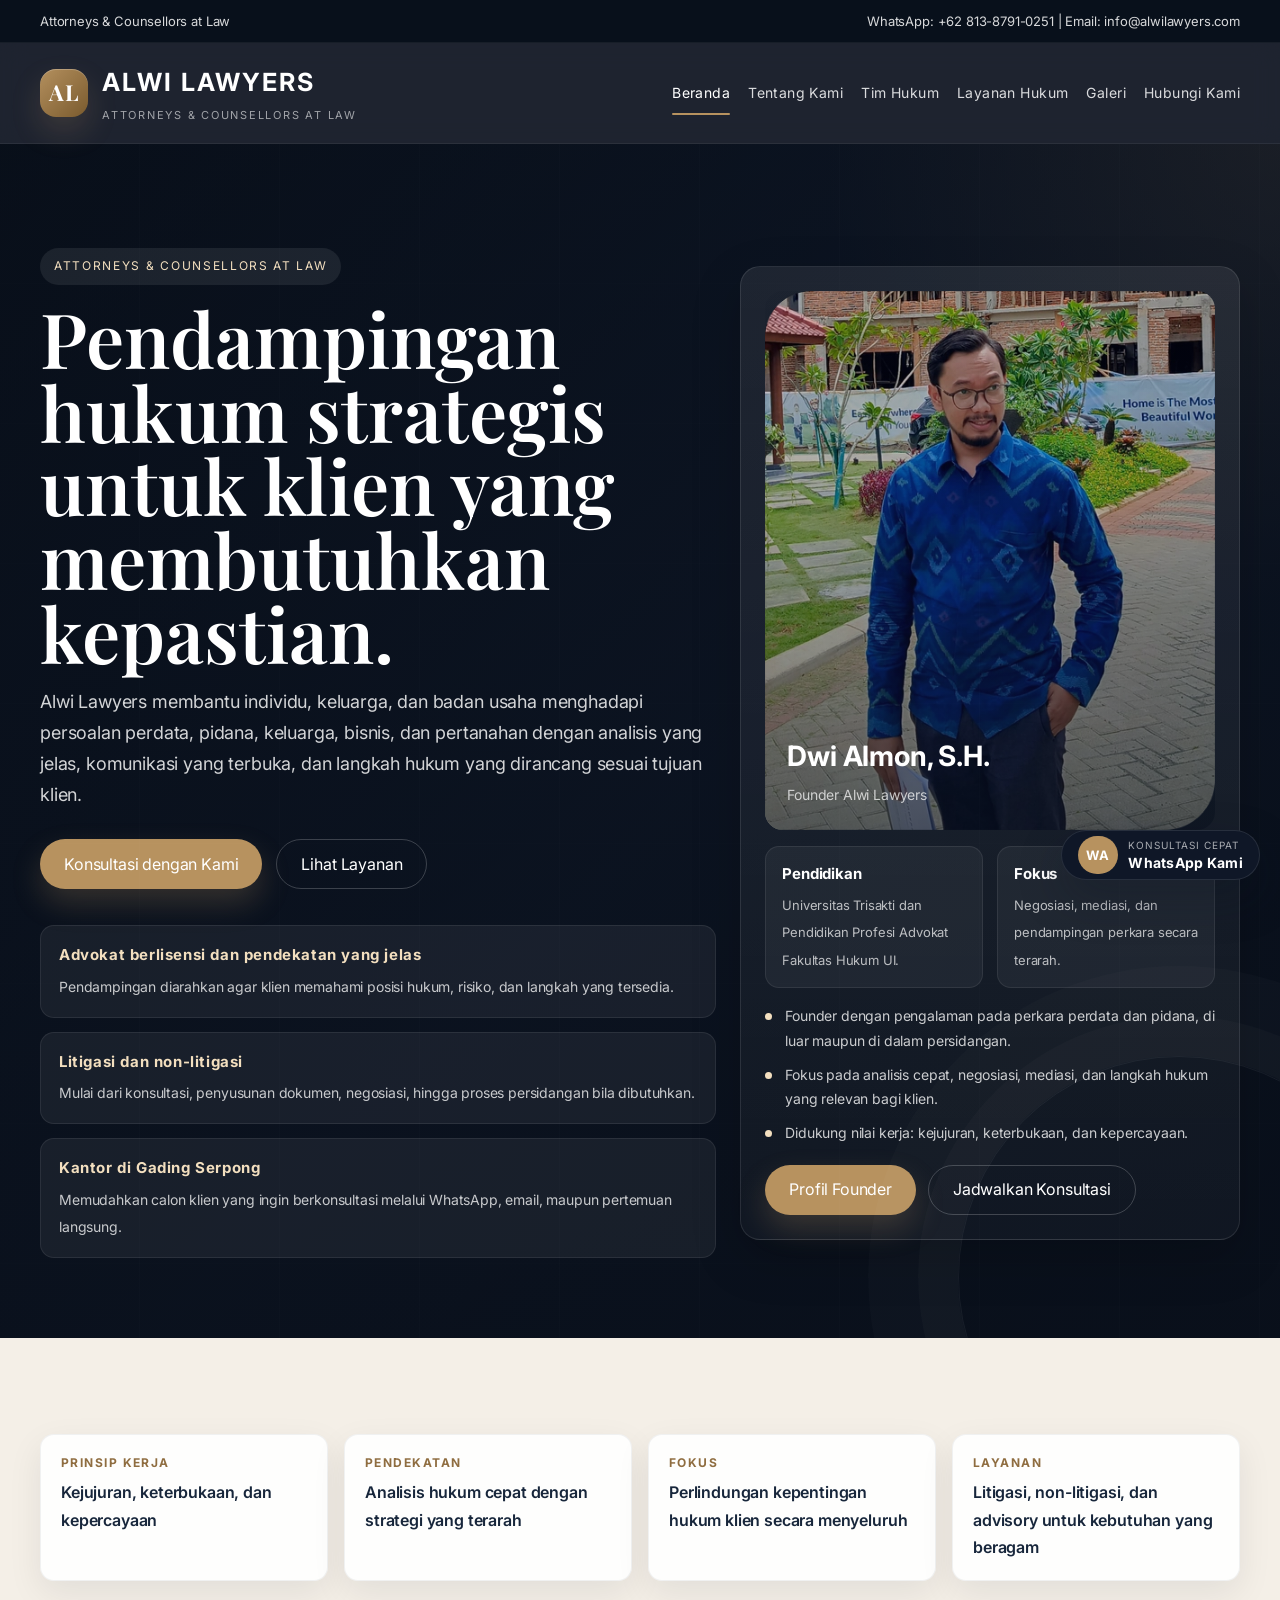
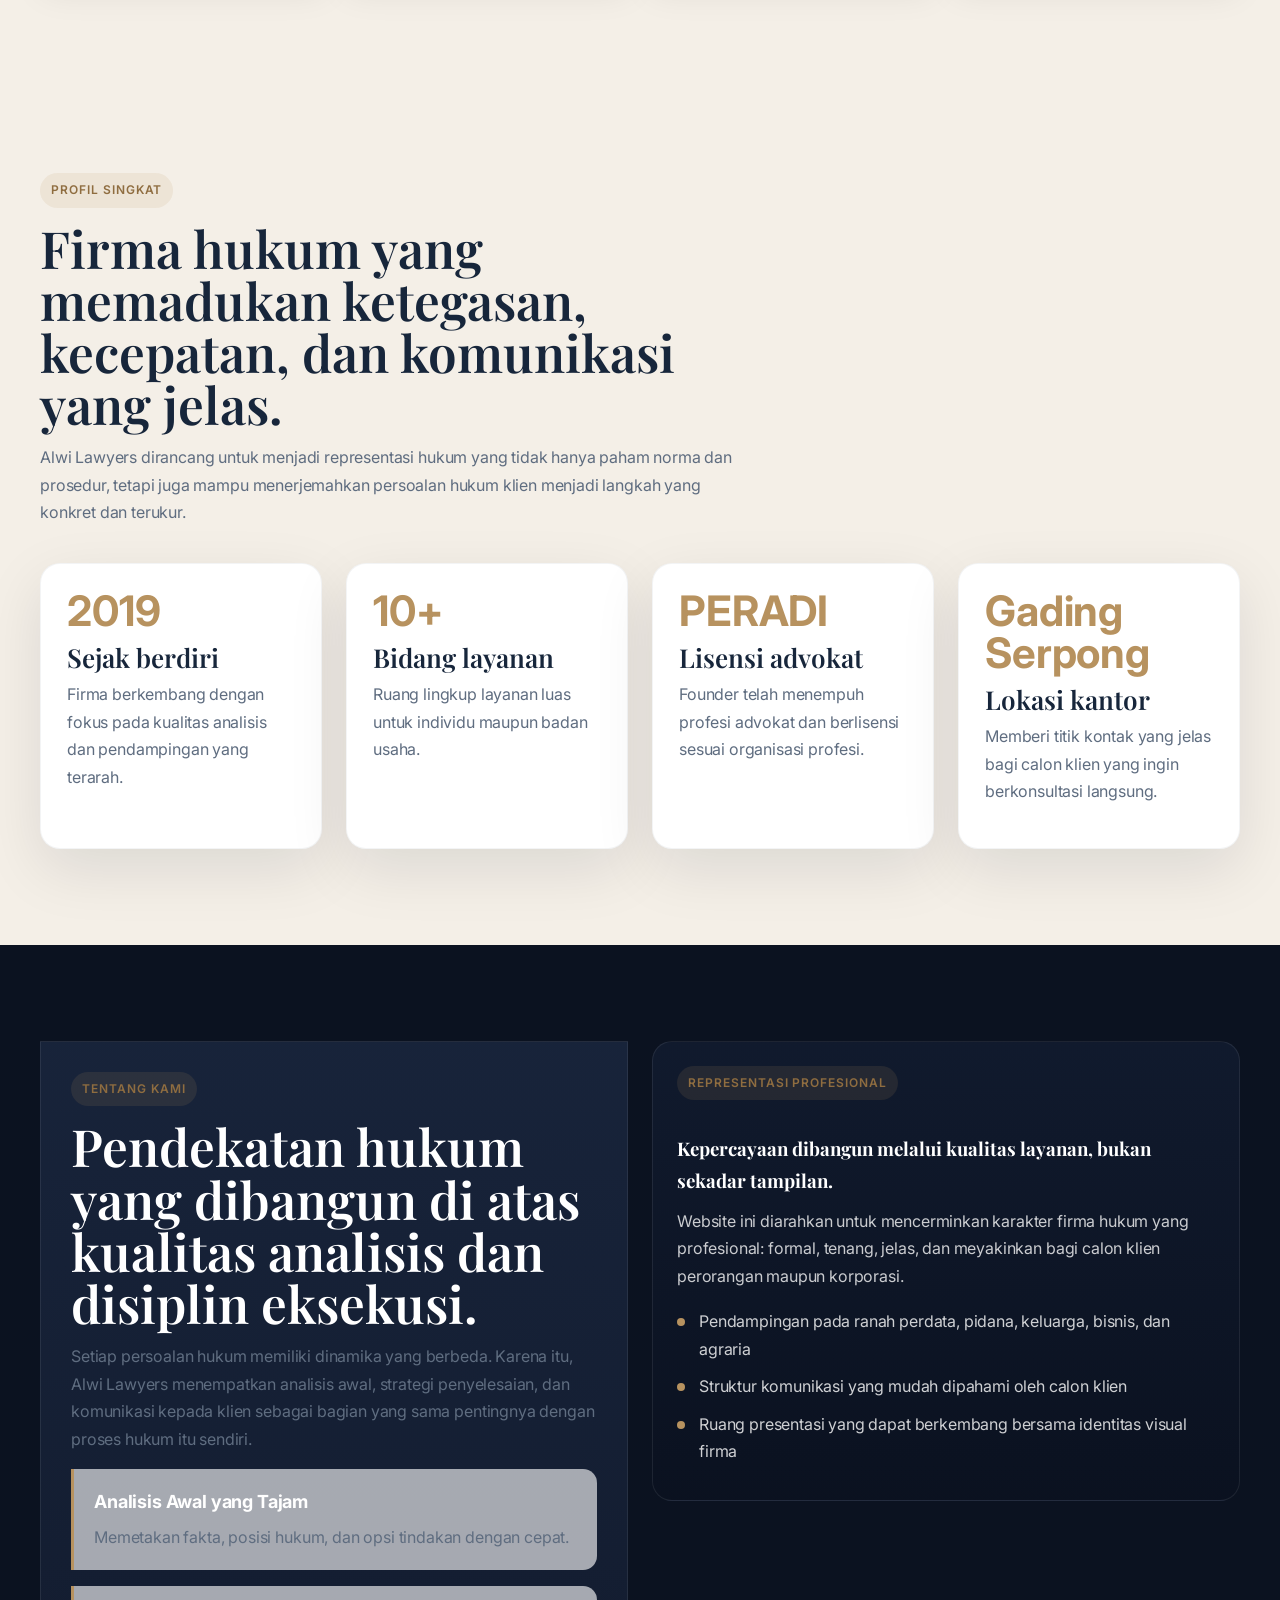
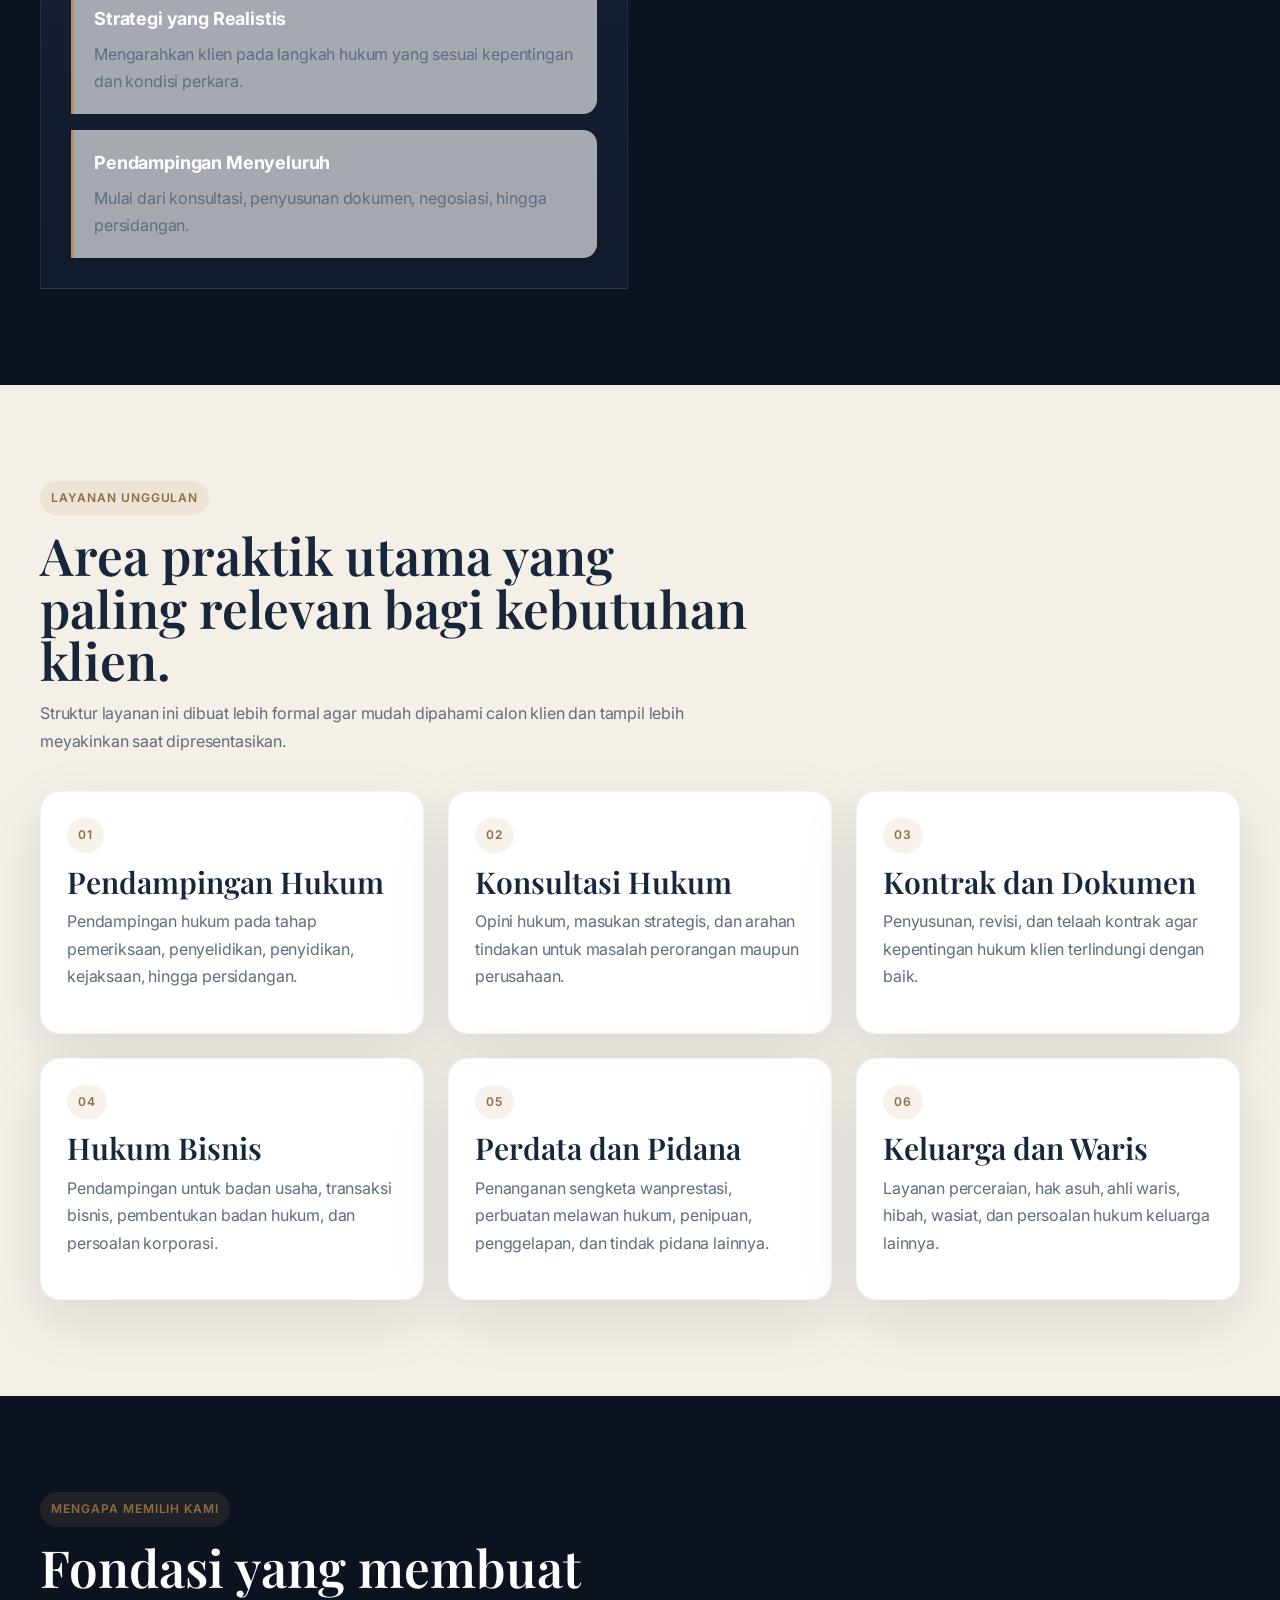
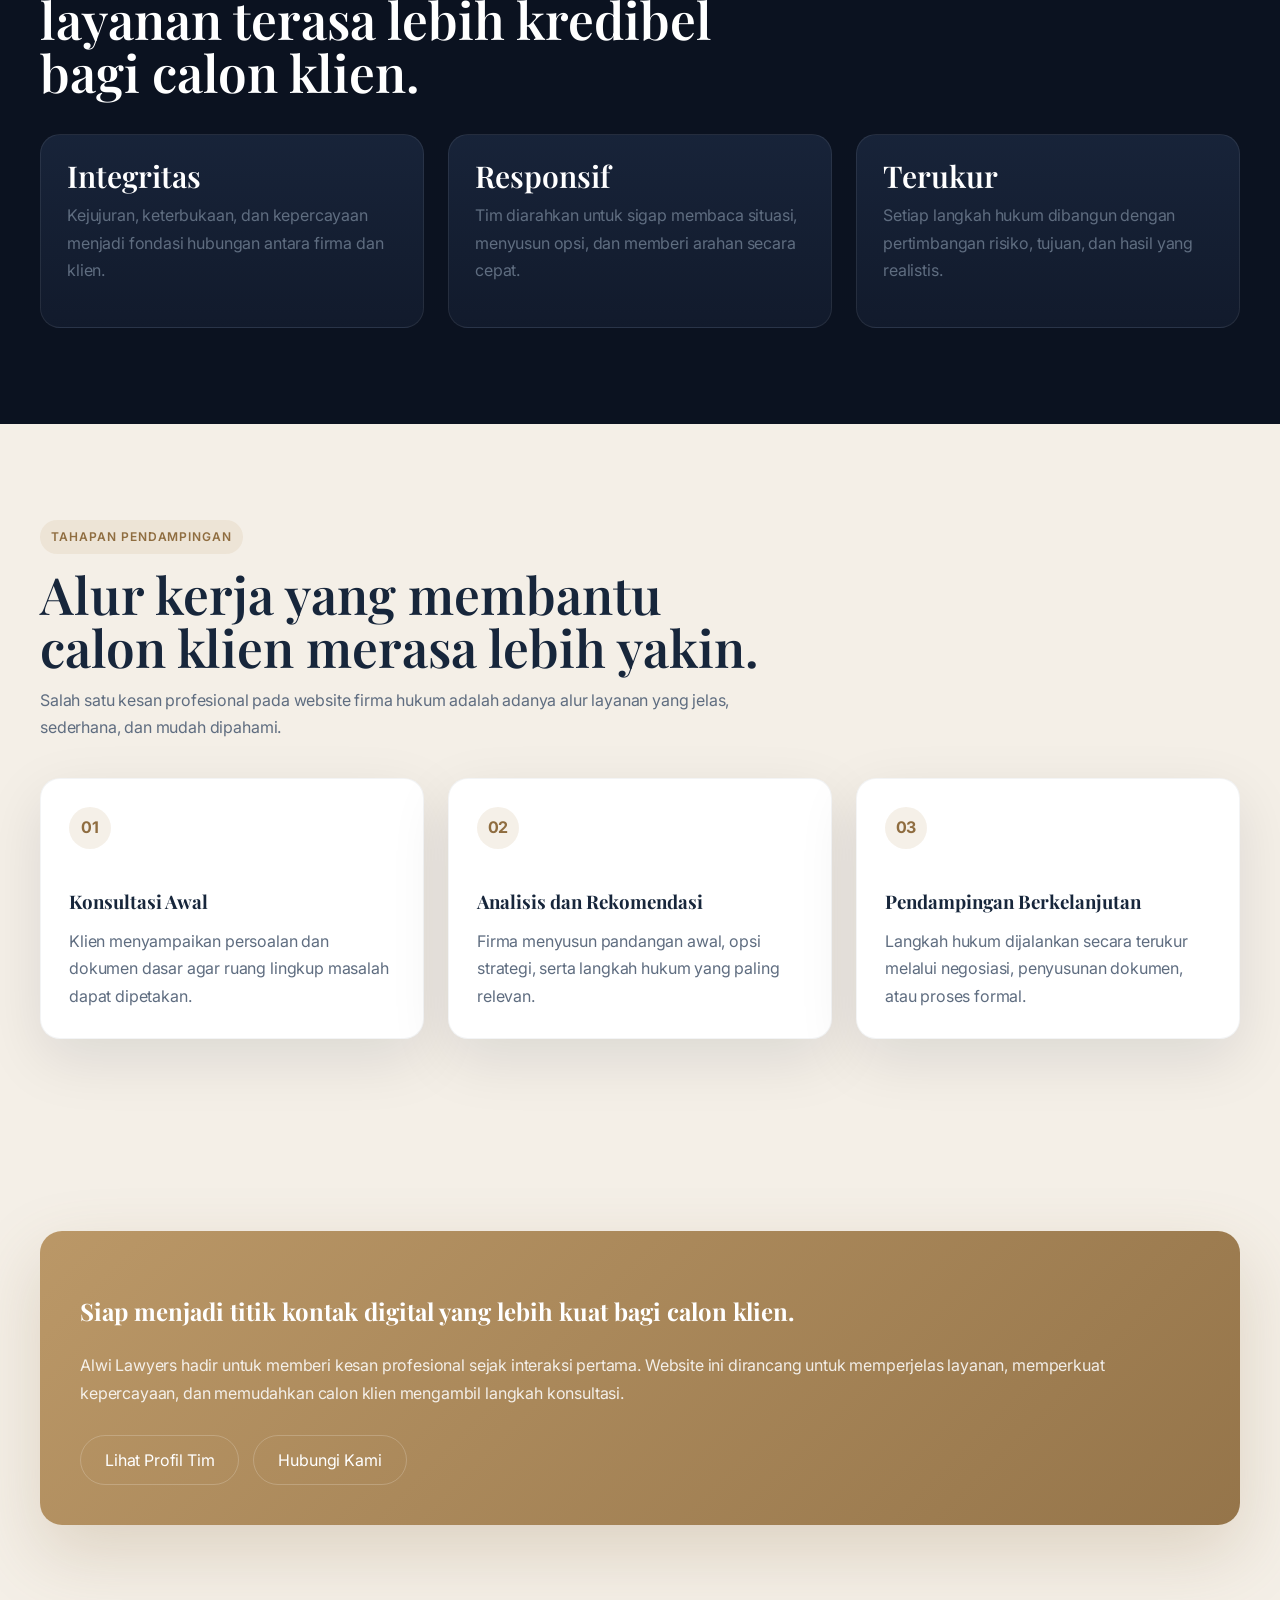
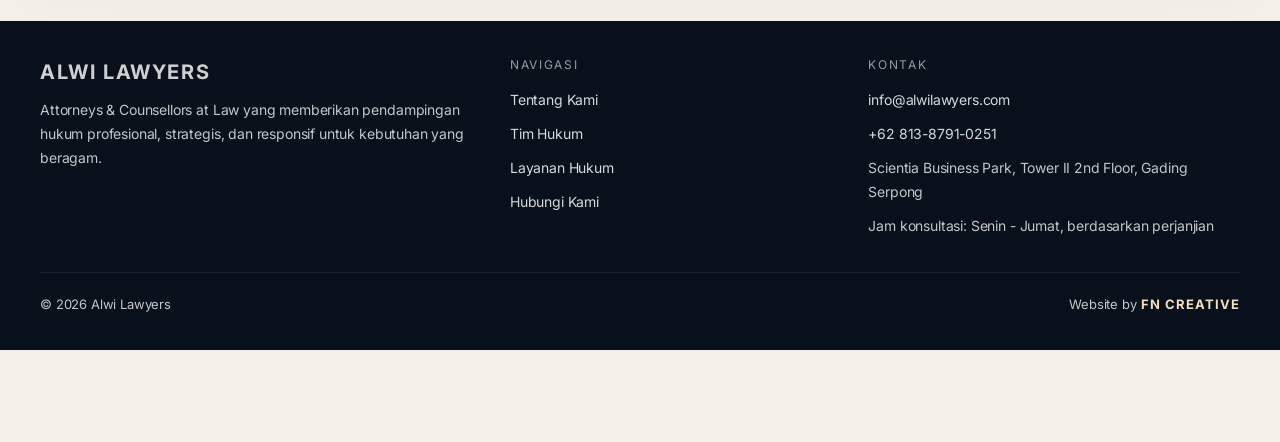
==== commit 7287eb75: "Deep audit pass for authority, typography, spacing, and trust Tighten the homepage hero for stronger" ====
--- a/index.html
+++ b/index.html
@@ -50,34 +50,34 @@
         <div class="container hero-grid">
           <div class="hero-intro">
             <span class="eyebrow">Attorneys &amp; Counsellors at Law</span>
-            <h1>Representasi hukum yang tenang, tegas, dan kredibel.</h1>
-            <p>
-              Alwi Lawyers memberikan pendampingan hukum bagi individu, keluarga,
-              dan badan usaha dengan pendekatan yang strategis, responsif, dan
-              terukur. Kami membantu klien memahami posisi hukumnya, menyusun opsi,
-              dan menjalankan langkah yang paling relevan untuk kepentingannya.
+            <h1>Pendampingan hukum strategis untuk klien yang membutuhkan kepastian.</h1>
+            <p>
+              Alwi Lawyers membantu individu, keluarga, dan badan usaha menghadapi
+              persoalan perdata, pidana, keluarga, bisnis, dan pertanahan dengan
+              analisis yang jelas, komunikasi yang terbuka, dan langkah hukum yang
+              dirancang sesuai tujuan klien.
             </p>
             <div class="hero-actions">
               <a class="button button-primary" href="https://wa.me/6281387910251"
-                >Konsultasi Sekarang</a
+                >Konsultasi dengan Kami</a
               >
               <a class="button button-secondary" href="layanan-hukum.html"
-                >Pelajari Layanan</a
+                >Lihat Layanan</a
               >
             </div>
 
-            <div class="hero-kpis">
-              <div class="hero-kpi">
-                <strong>2019</strong>
-                <span>Membangun reputasi sejak awal berdiri</span>
-              </div>
-              <div class="hero-kpi">
-                <strong>Litigasi</strong>
-                <span>Pendampingan perkara dari awal sampai persidangan</span>
-              </div>
-              <div class="hero-kpi">
-                <strong>Non-Litigasi</strong>
-                <span>Negosiasi, mediasi, kontrak, dan strategi pencegahan sengketa</span>
+            <div class="hero-proof-list">
+              <div class="hero-proof-line">
+                <strong>Advokat berlisensi dan pendekatan yang jelas</strong>
+                <span>Pendampingan diarahkan agar klien memahami posisi hukum, risiko, dan langkah yang tersedia.</span>
+              </div>
+              <div class="hero-proof-line">
+                <strong>Litigasi dan non-litigasi</strong>
+                <span>Mulai dari konsultasi, penyusunan dokumen, negosiasi, hingga proses persidangan bila dibutuhkan.</span>
+              </div>
+              <div class="hero-proof-line">
+                <strong>Kantor di Gading Serpong</strong>
+                <span>Memudahkan calon klien yang ingin berkonsultasi melalui WhatsApp, email, maupun pertemuan langsung.</span>
               </div>
             </div>
           </div>
@@ -107,45 +107,15 @@
                   <span>Negosiasi, mediasi, dan pendampingan perkara secara terarah.</span>
                 </div>
               </div>
-            </div>
-
-            <div class="hero-card">
-              <span class="hero-card-label">Konsultasi Awal</span>
-              <h3>Pendekatan yang jelas sejak percakapan pertama.</h3>
-              <p>
-                Setiap persoalan ditinjau dengan fokus pada risiko hukum, kebutuhan
-                klien, dan langkah yang realistis untuk ditempuh.
-              </p>
-              <div class="contact-quick">
-                <div>
-                  <span>WhatsApp</span>
-                  <a href="https://wa.me/6281387910251">+62 813-8791-0251</a>
-                </div>
-                <div>
-                  <span>Email</span>
-                  <a href="mailto:info@alwilawyers.com">info@alwilawyers.com</a>
-                </div>
-                <div>
-                  <span>Alamat Kantor</span>
-                  <strong>Scientia Business Park, Tower II 2nd Floor, Tangerang</strong>
-                </div>
-              </div>
-
-              <div class="hero-proof">
-                <div class="hero-proof-item">
-                  <strong>Founder Profile</strong>
-                  <span>Dwi Almon, S.H. dengan latar Universitas Trisakti dan Pendidikan Profesi Advokat FHUI.</span>
-                </div>
-                <div class="hero-proof-item">
-                  <strong>Karakter Layanan</strong>
-                  <span>Analisis cepat, komunikasi terbuka, dan pendampingan yang terukur.</span>
-                </div>
-              </div>
-            </div>
-
-            <div class="founder-note">
-              <strong>Kerja keras, kerja cerdas, kerja tegas.</strong>
-              <span>Nilai kerja ini menjadi fondasi pelayanan Alwi Lawyers kepada setiap klien.</span>
+              <ul class="founder-stage-list">
+                <li>Founder dengan pengalaman pada perkara perdata dan pidana, di luar maupun di dalam persidangan.</li>
+                <li>Fokus pada analisis cepat, negosiasi, mediasi, dan langkah hukum yang relevan bagi klien.</li>
+                <li>Didukung nilai kerja: kejujuran, keterbukaan, dan kepercayaan.</li>
+              </ul>
+              <div class="founder-stage-actions">
+                <a class="button button-primary" href="tim-hukum.html">Profil Founder</a>
+                <a class="button button-secondary" href="hubungi-kami.html">Jadwalkan Konsultasi</a>
+              </div>
             </div>
           </div>
         </div>
@@ -189,7 +159,7 @@
             <article class="stat-card">
               <strong>2019</strong>
               <h3>Sejak berdiri</h3>
-              <p>Menumbuhkan identitas firma dengan pendampingan litigasi dan non-litigasi.</p>
+              <p>Firma berkembang dengan fokus pada kualitas analisis dan pendampingan yang terarah.</p>
             </article>
             <article class="stat-card">
               <strong>10+</strong>
@@ -197,14 +167,14 @@
               <p>Ruang lingkup layanan luas untuk individu maupun badan usaha.</p>
             </article>
             <article class="stat-card">
-              <strong>Strategic</strong>
-              <h3>Analisis terarah</h3>
-              <p>Pendekatan hukum dirumuskan sesuai konteks, risiko, dan tujuan klien.</p>
+              <strong>PERADI</strong>
+              <h3>Lisensi advokat</h3>
+              <p>Founder telah menempuh profesi advokat dan berlisensi sesuai organisasi profesi.</p>
             </article>
             <article class="stat-card">
-              <strong>Professional</strong>
-              <h3>Komunikasi terbuka</h3>
-              <p>Klien diarahkan memahami posisi hukum, opsi, dan tahapan penanganannya.</p>
+              <strong>Gading Serpong</strong>
+              <h3>Lokasi kantor</h3>
+              <p>Memberi titik kontak yang jelas bagi calon klien yang ingin berkonsultasi langsung.</p>
             </article>
           </div>
         </div>
@@ -268,7 +238,7 @@
           <div class="service-grid">
             <article class="service-card">
               <span class="tag">01</span>
-              <h3>Legal Representative</h3>
+              <h3>Pendampingan Hukum</h3>
               <p>
                 Pendampingan hukum pada tahap pemeriksaan, penyelidikan, penyidikan,
                 kejaksaan, hingga persidangan.
@@ -284,7 +254,7 @@
             </article>
             <article class="service-card">
               <span class="tag">03</span>
-              <h3>Kontrak dan Review Dokumen</h3>
+              <h3>Kontrak dan Dokumen</h3>
               <p>
                 Penyusunan, revisi, dan telaah kontrak agar kepentingan hukum klien
                 terlindungi dengan baik.
@@ -313,46 +283,6 @@
                 Layanan perceraian, hak asuh, ahli waris, hibah, wasiat, dan
                 persoalan hukum keluarga lainnya.
               </p>
-            </article>
-          </div>
-        </div>
-      </section>
-
-      <section>
-        <div class="container">
-          <div class="section-title">
-            <span class="tag">Fokus Pendampingan</span>
-            <h2>Struktur layanan yang terasa relevan untuk kebutuhan nyata klien.</h2>
-            <p>
-              Website firma hukum yang kuat bukan hanya menampilkan daftar layanan,
-              tetapi juga membantu pengunjung mengenali jenis kebutuhan yang paling
-              dekat dengan situasinya.
-            </p>
-          </div>
-          <div class="practice-focus-grid">
-            <article class="practice-focus-card">
-              <h3>Individu dan Keluarga</h3>
-              <p>
-                Pendampingan untuk persoalan perdata, pidana, keluarga, waris,
-                perlindungan anak, dan sengketa pribadi yang membutuhkan arahan hukum yang jelas.
-              </p>
-              <ul>
-                <li>Perceraian, hak asuh, hibah, dan wasiat</li>
-                <li>Wanprestasi, perbuatan melawan hukum, dan sengketa pribadi</li>
-                <li>Pendampingan pidana umum maupun khusus</li>
-              </ul>
-            </article>
-            <article class="practice-focus-card">
-              <h3>Bisnis dan Badan Usaha</h3>
-              <p>
-                Pendampingan untuk kebutuhan korporasi, kontrak, ketenagakerjaan,
-                pertanahan, dan pembentukan badan hukum dengan pendekatan yang lebih strategis.
-              </p>
-              <ul>
-                <li>Review kontrak dan dokumen korporasi</li>
-                <li>Sengketa bisnis, hubungan industrial, dan negosiasi</li>
-                <li>Pendirian PT, CV, yayasan, dan kebutuhan badan hukum lainnya</li>
-              </ul>
             </article>
           </div>
         </div>
@@ -461,9 +391,10 @@
           <div>
             <span class="footer-title">Kontak</span>
             <ul class="footer-contact-list">
-              <li>info@alwilawyers.com</li>
-              <li>+62 813-8791-0251</li>
-              <li>Scientia Business Park, Tower II 2nd Floor</li>
+              <li><a href="mailto:info@alwilawyers.com">info@alwilawyers.com</a></li>
+              <li><a href="https://wa.me/6281387910251">+62 813-8791-0251</a></li>
+              <li>Scientia Business Park, Tower II 2nd Floor, Gading Serpong</li>
+              <li>Jam konsultasi: Senin - Jumat, berdasarkan perjanjian</li>
             </ul>
           </div>
         </div>
--- a/assets/styles.css
+++ b/assets/styles.css
@@ -1,4 +1,4 @@
-@import url("https://fonts.googleapis.com/css2?family=Inter:wght@400;500;600;700&family=Cormorant+Garamond:wght@500;600;700&display=swap");
+@import url("https://fonts.googleapis.com/css2?family=Inter:wght@400;500;600;700&family=Playfair+Display:wght@600;700&display=swap");
 
 :root {
   --bg: #0b1220;
@@ -18,7 +18,7 @@
   --shadow-soft: 0 12px 34px rgba(13, 24, 42, 0.08);
   --radius: 20px;
   --radius-sm: 14px;
-  --container: 1140px;
+  --container: 1200px;
 }
 
 * {
@@ -65,7 +65,7 @@
 h2,
 h3,
 h4 {
-  font-family: "Cormorant Garamond", Georgia, serif;
+  font-family: "Playfair Display", Georgia, serif;
   letter-spacing: 0;
 }
 
@@ -153,7 +153,7 @@
   box-shadow:
     inset 0 1px 0 rgba(255, 255, 255, 0.22),
     0 14px 30px rgba(183, 146, 95, 0.2);
-  font-family: "Cormorant Garamond", Georgia, serif;
+  font-family: "Playfair Display", Georgia, serif;
   font-size: 22px;
   font-weight: 700;
   letter-spacing: 0.06em;
@@ -290,8 +290,8 @@
 }
 
 .hero-grid {
-  grid-template-columns: minmax(0, 1.25fr) minmax(340px, 0.8fr);
-  align-items: start;
+  grid-template-columns: minmax(0, 1.15fr) minmax(360px, 0.85fr);
+  align-items: center;
 }
 
 .eyebrow {
@@ -332,29 +332,29 @@
   max-width: 720px;
 }
 
-.hero-kpis {
-  display: grid;
-  grid-template-columns: repeat(3, minmax(0, 1fr));
+.hero-proof-list {
+  display: grid;
   gap: 14px;
   margin-top: 36px;
 }
 
-.hero-kpi {
-  padding: 18px 18px 16px;
+.hero-proof-line {
+  padding: 16px 18px;
   border-radius: var(--radius-sm);
   background: rgba(255, 255, 255, 0.06);
   border: 1px solid rgba(255, 255, 255, 0.08);
 }
 
-.hero-kpi strong {
-  display: block;
-  margin-bottom: 6px;
-  font-size: 24px;
+.hero-proof-line strong {
+  display: block;
+  margin-bottom: 5px;
   color: #f3dfbf;
-}
-
-.hero-kpi span {
-  color: rgba(255, 255, 255, 0.74);
+  font-size: 15px;
+  letter-spacing: 0.04em;
+}
+
+.hero-proof-line span {
+  color: rgba(255, 255, 255, 0.76);
   font-size: 14px;
 }
 
@@ -364,66 +364,9 @@
   box-shadow: var(--shadow);
 }
 
-.hero-card {
-  padding: 30px;
-  background: linear-gradient(180deg, rgba(255, 255, 255, 0.1), rgba(255, 255, 255, 0.05));
-  border: 1px solid rgba(255, 255, 255, 0.12);
-  backdrop-filter: blur(14px);
-  box-shadow: 0 24px 80px rgba(0, 0, 0, 0.24);
-}
-
-.hero-card + .hero-card {
-  margin-top: 18px;
-}
-
-.hero-card h3 {
-  font-size: 34px;
-  margin-bottom: 10px;
-}
-
-.hero-card p {
-  margin-bottom: 0;
-  color: rgba(255, 255, 255, 0.8);
-  font-size: 15px;
-}
-
-.hero-card-label {
-  display: inline-block;
-  margin-bottom: 14px;
-  font-size: 12px;
-  letter-spacing: 0.12em;
-  text-transform: uppercase;
-  color: #f3dfbf;
-}
-
 .hero-panel {
   display: grid;
-  gap: 18px;
-}
-
-.hero-proof {
-  display: grid;
-  gap: 12px;
-  margin-top: 18px;
-}
-
-.hero-proof-item {
-  padding: 14px 16px;
-  border-radius: var(--radius-sm);
-  background: rgba(255, 255, 255, 0.05);
-  border: 1px solid rgba(255, 255, 255, 0.08);
-}
-
-.hero-proof-item strong {
-  display: block;
-  margin-bottom: 4px;
-  font-size: 16px;
-  color: var(--white);
-}
-
-.hero-proof-item span {
-  color: rgba(255, 255, 255, 0.72);
-  font-size: 14px;
+  gap: 20px;
 }
 
 .contact-quick {
@@ -502,7 +445,7 @@
 
 section,
 .page-section {
-  padding: 72px 0;
+  padding: 96px 0;
 }
 
 .section-title {
@@ -735,8 +678,8 @@
   display: inline-flex;
   align-items: center;
   gap: 10px;
-  min-height: 54px;
-  padding: 0 18px;
+  min-height: 50px;
+  padding: 0 16px;
   border-radius: 999px;
   background: #0f1727;
   color: var(--white);
@@ -767,9 +710,9 @@
 }
 
 .floating-cta-badge {
-  min-width: 42px;
-  height: 42px;
-  padding: 0 10px;
+  min-width: 38px;
+  height: 38px;
+  padding: 0 8px;
   border-radius: 999px;
   display: inline-flex;
   align-items: center;
@@ -899,9 +842,9 @@
 }
 
 .founder-stage {
-  padding: 22px;
+  padding: 24px;
   border-radius: var(--radius);
-  background: linear-gradient(180deg, rgba(255, 255, 255, 0.08), rgba(255, 255, 255, 0.04));
+  background: linear-gradient(180deg, rgba(255, 255, 255, 0.08), rgba(255, 255, 255, 0.03));
   border: 1px solid rgba(255, 255, 255, 0.1);
   box-shadow: 0 18px 50px rgba(0, 0, 0, 0.18);
 }
@@ -974,6 +917,39 @@
   font-size: 13px;
 }
 
+.founder-stage-list {
+  margin: 16px 0 0;
+  padding: 0;
+  list-style: none;
+  display: grid;
+  gap: 10px;
+}
+
+.founder-stage-list li {
+  padding-left: 20px;
+  position: relative;
+  color: rgba(255, 255, 255, 0.78);
+  font-size: 14px;
+}
+
+.founder-stage-list li::before {
+  content: "";
+  position: absolute;
+  left: 0;
+  top: 9px;
+  width: 7px;
+  height: 7px;
+  border-radius: 50%;
+  background: #f3dfbf;
+}
+
+.founder-stage-actions {
+  display: flex;
+  flex-wrap: wrap;
+  gap: 12px;
+  margin-top: 20px;
+}
+
 .office-card {
   padding: 24px;
   border-radius: var(--radius);
@@ -1093,6 +1069,10 @@
 
 .footer-contact-list li {
   margin-bottom: 10px;
+}
+
+.footer-contact-list a {
+  color: rgba(255, 255, 255, 0.84);
 }
 
 .footer-links {
@@ -1163,12 +1143,32 @@
   .process-grid,
   .footer-grid,
   .mini-grid,
-  .practice-focus-grid {
+  .practice-focus-grid,
+  .founder-stage-meta {
     grid-template-columns: 1fr 1fr;
   }
 }
 
 @media (max-width: 760px) {
+  .topbar {
+    display: none;
+  }
+
+  .brand-mark {
+    width: 42px;
+    height: 42px;
+    border-radius: 14px;
+    font-size: 18px;
+  }
+
+  .brand strong {
+    font-size: 20px;
+  }
+
+  .brand-copy span {
+    font-size: 10px;
+  }
+
   .nav-toggle {
     display: inline-flex;
   }
@@ -1195,8 +1195,8 @@
   .page-hero,
   section,
   .page-section {
-    padding-top: 56px;
-    padding-bottom: 56px;
+    padding-top: 72px;
+    padding-bottom: 72px;
   }
 
   .hero-grid,
@@ -1208,7 +1208,7 @@
   .gallery-grid,
   .contact-grid,
   .steps-grid,
-  .hero-kpis,
+  .hero-proof-list,
   .trust-band,
   .process-grid,
   .mini-grid,
@@ -1228,6 +1228,10 @@
     width: 100%;
   }
 
+  .founder-stage-actions {
+    flex-direction: column;
+  }
+
   .main-nav a.active::after {
     display: none;
   }
@@ -1237,5 +1241,6 @@
     right: 16px;
     bottom: 16px;
     justify-content: center;
-  }
-}
+    min-height: 48px;
+  }
+}
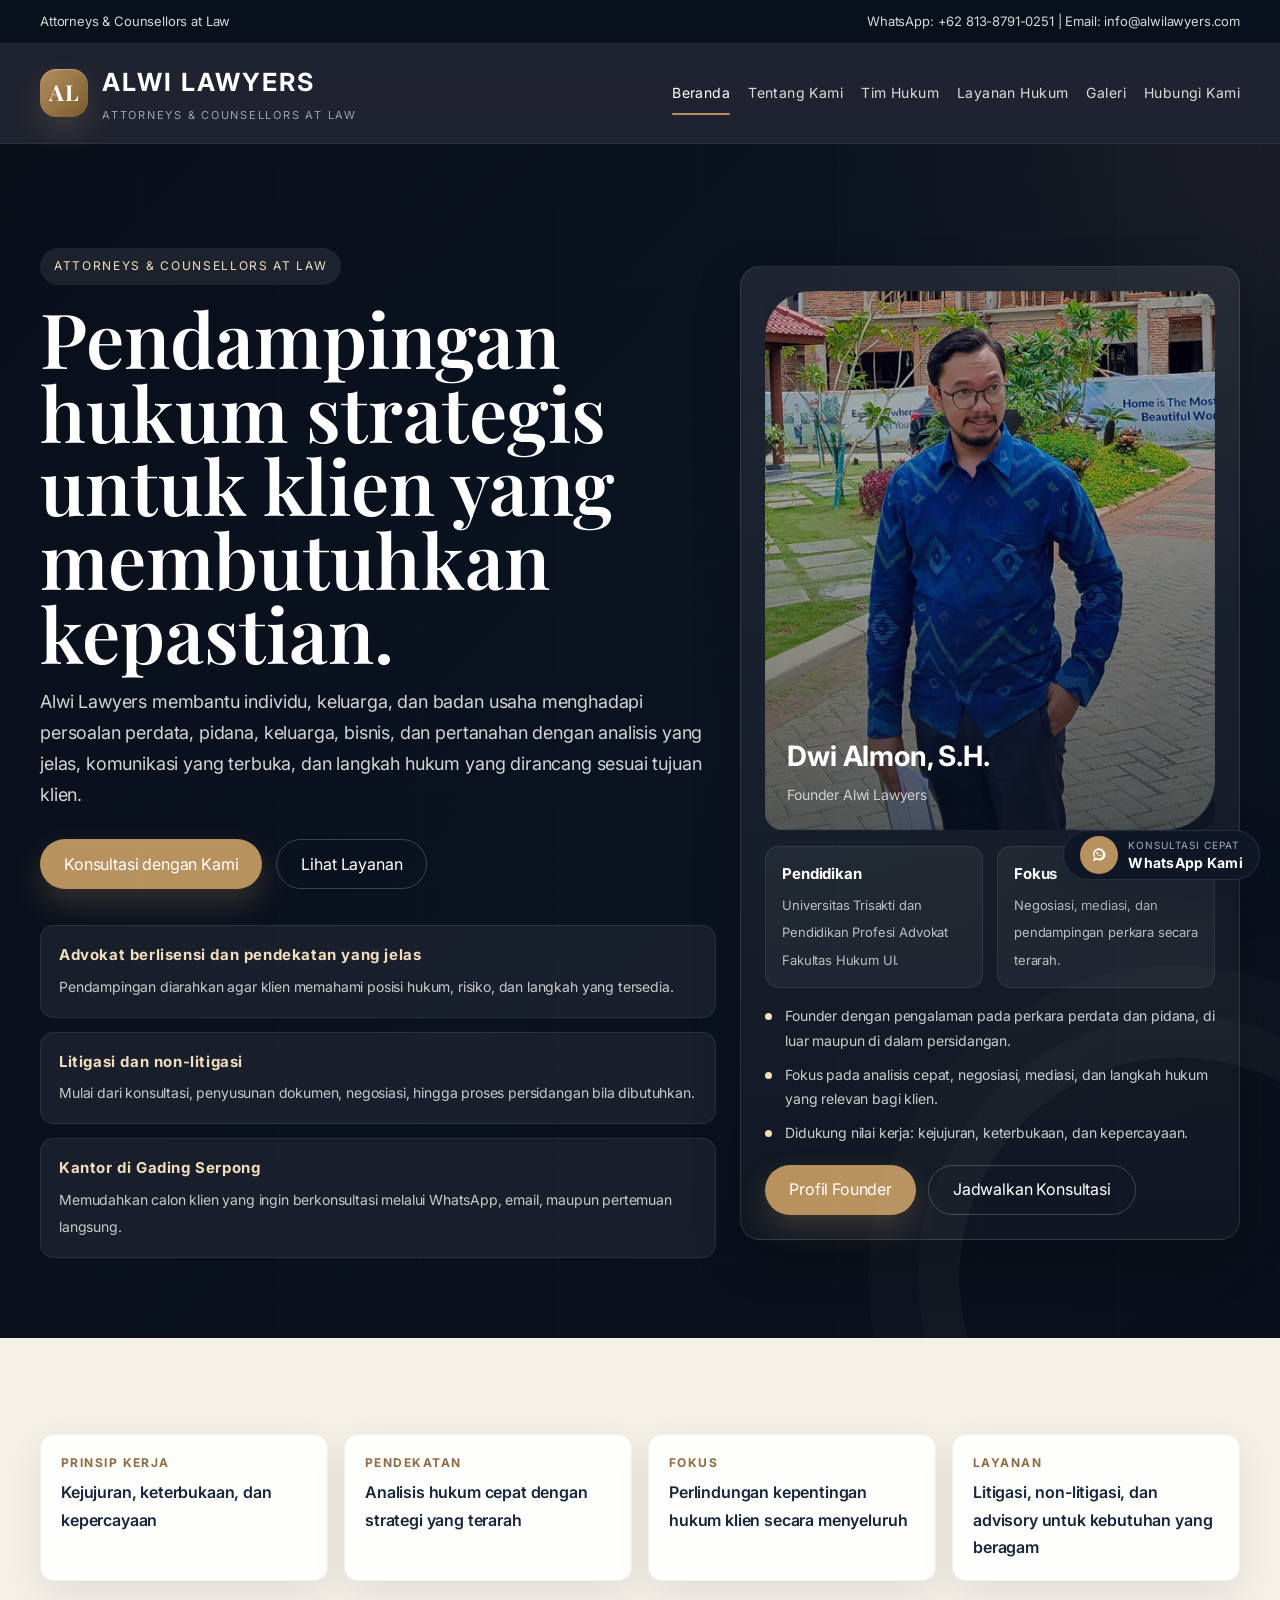
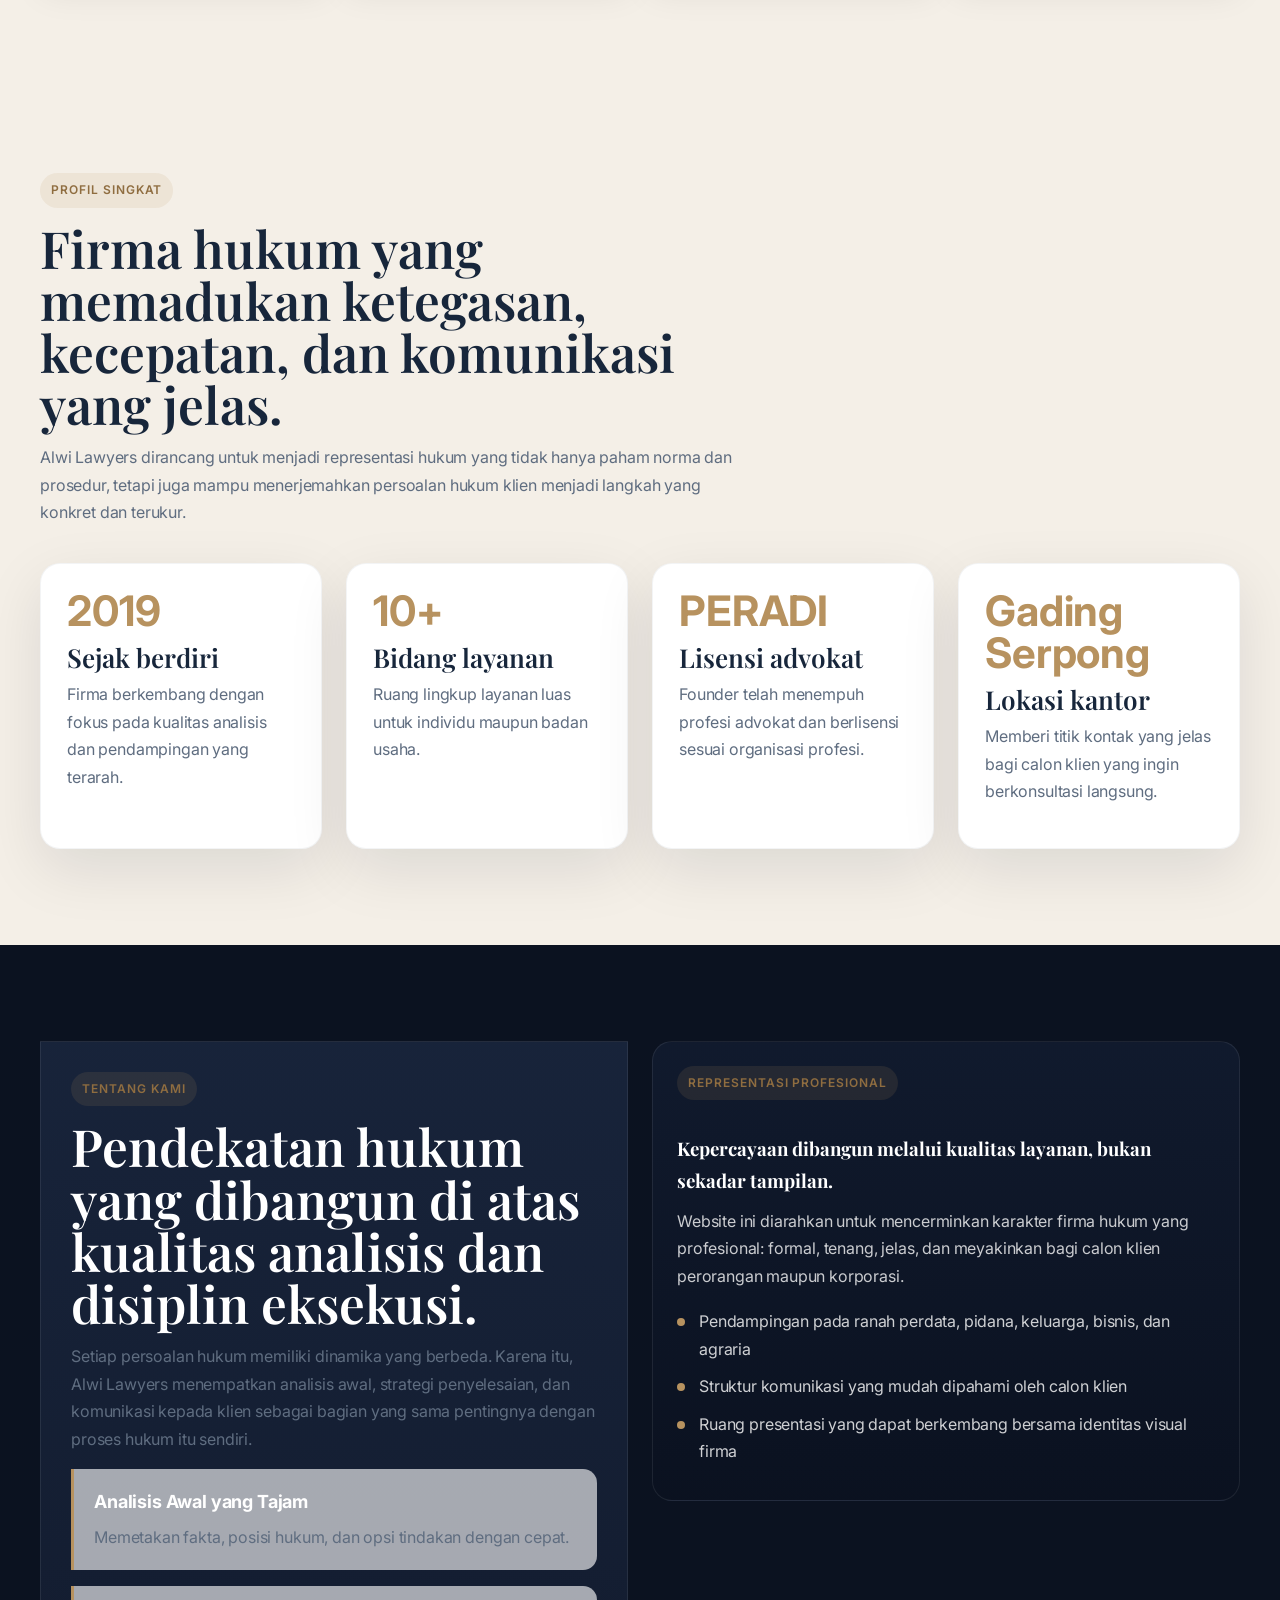
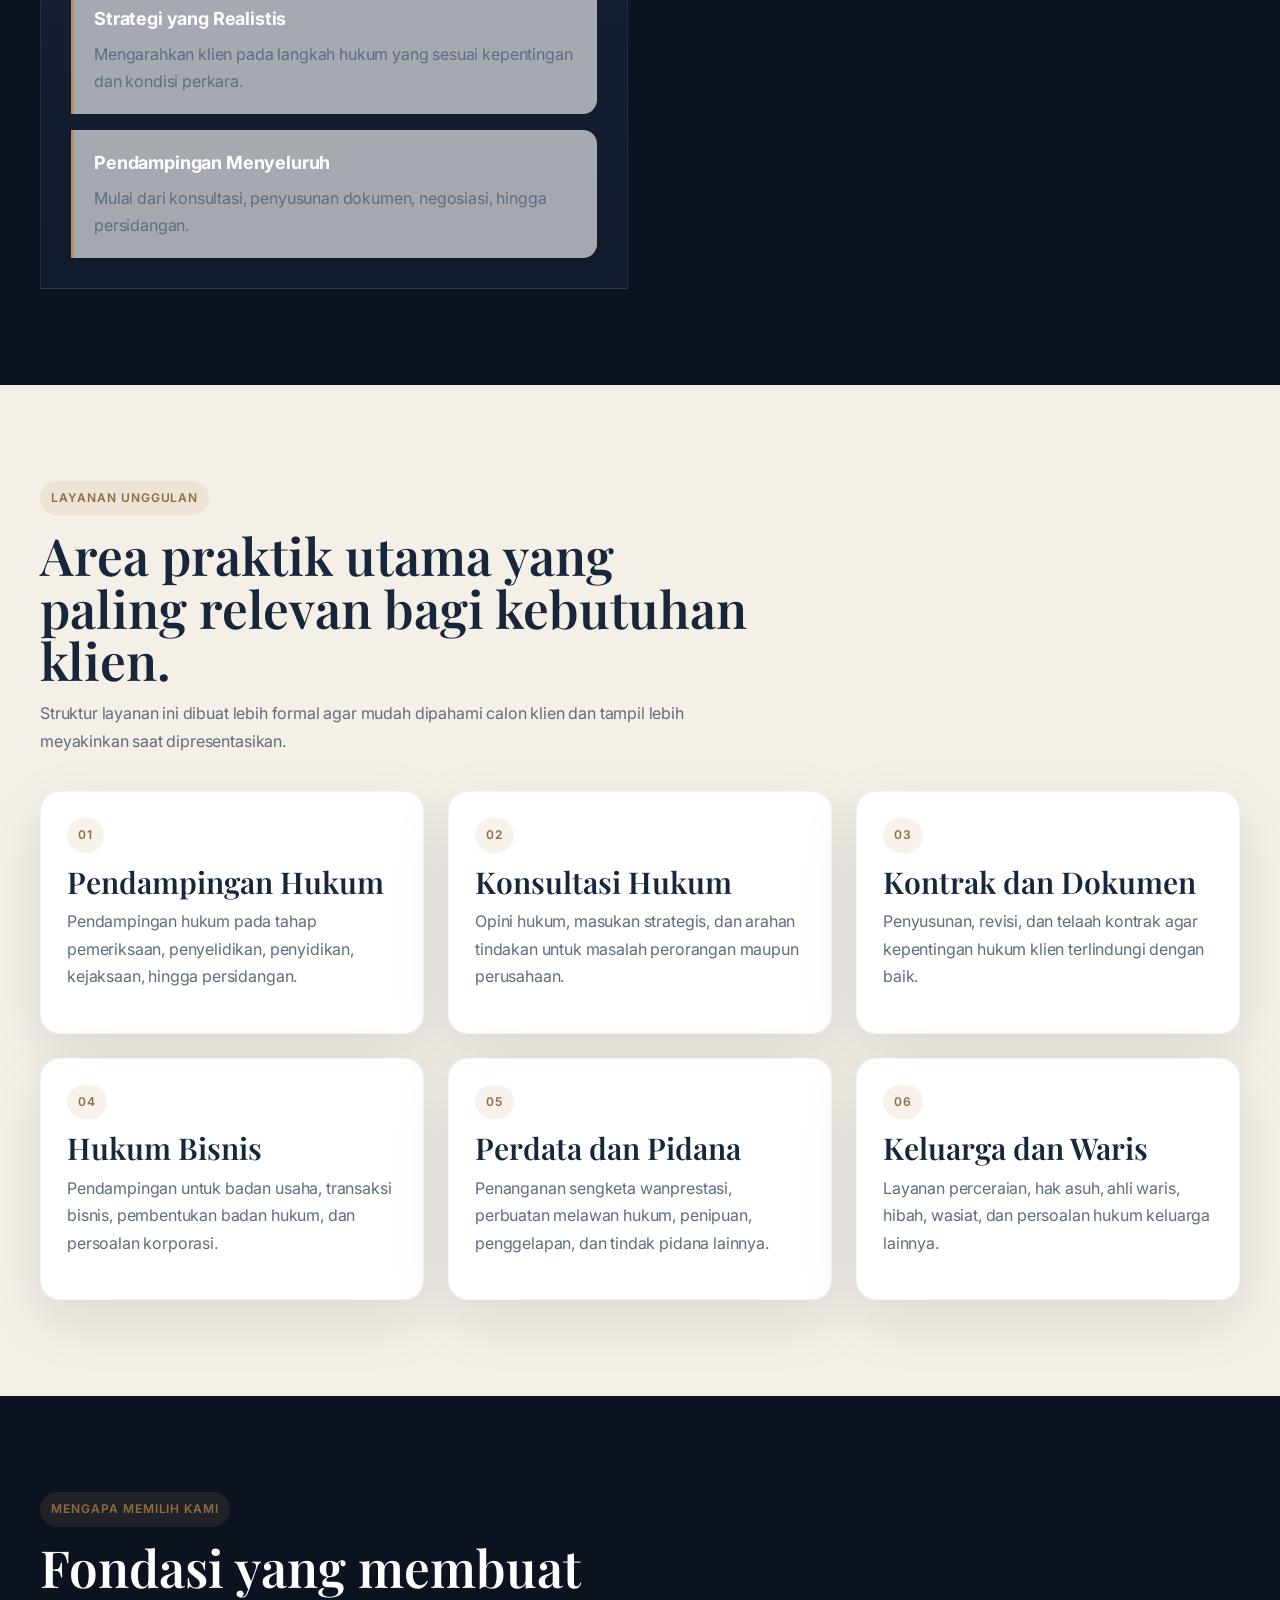
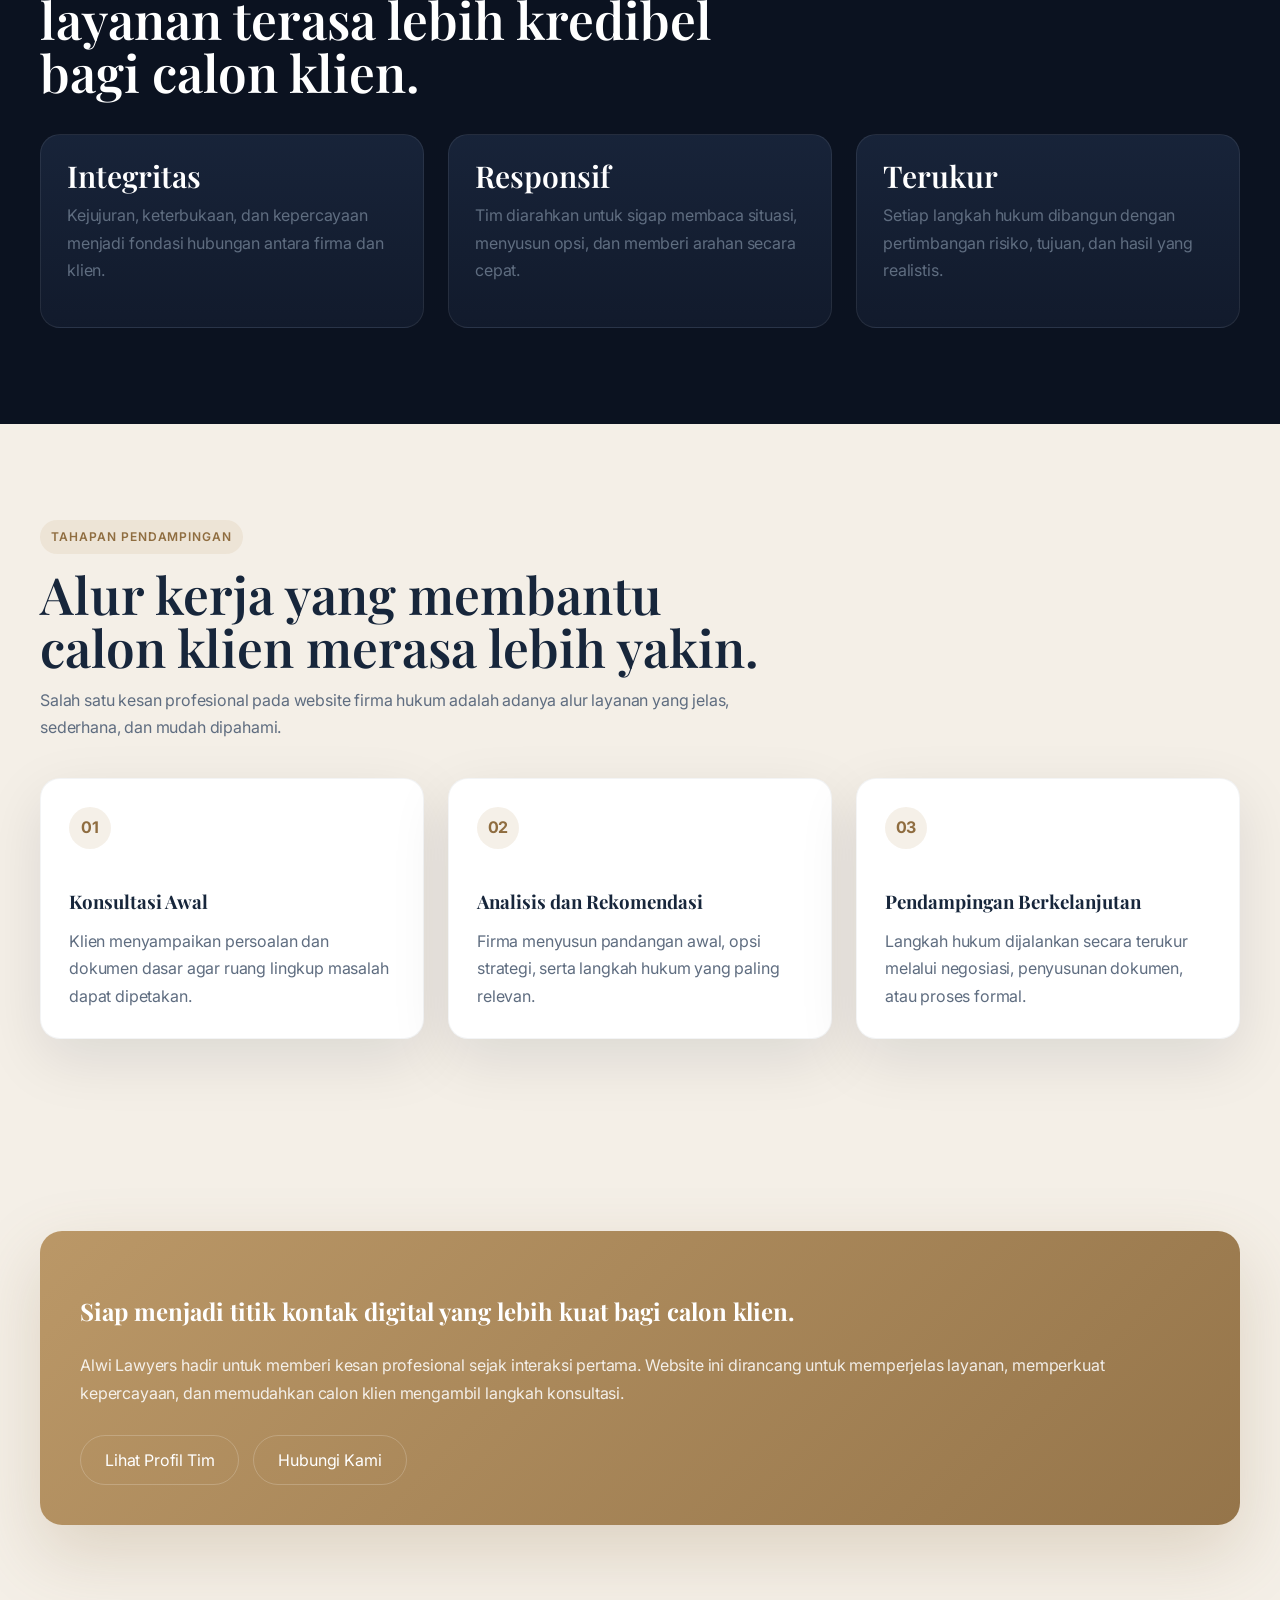
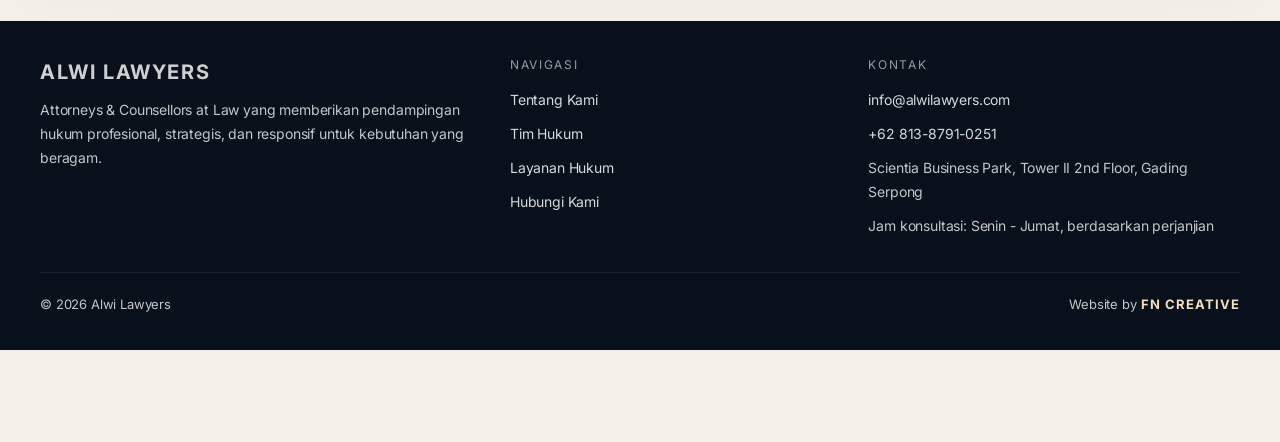
==== commit c0071b5a: "Defer main script on homepage Made-with: Cursor" ====
--- a/index.html
+++ b/index.html
@@ -405,6 +405,6 @@
       </div>
     </footer>
 
-    <script src="assets/app.js"></script>
+    <script src="assets/app.js" defer></script>
   </body>
 </html>
--- a/assets/styles.css
+++ b/assets/styles.css
@@ -719,9 +719,12 @@
   justify-content: center;
   background: var(--accent);
   color: var(--white);
-  font-size: 13px;
-  font-weight: 700;
-  letter-spacing: 0.08em;
+}
+
+.floating-cta-badge svg {
+  width: 20px;
+  height: 20px;
+  display: block;
 }
 
 .footer-inner {
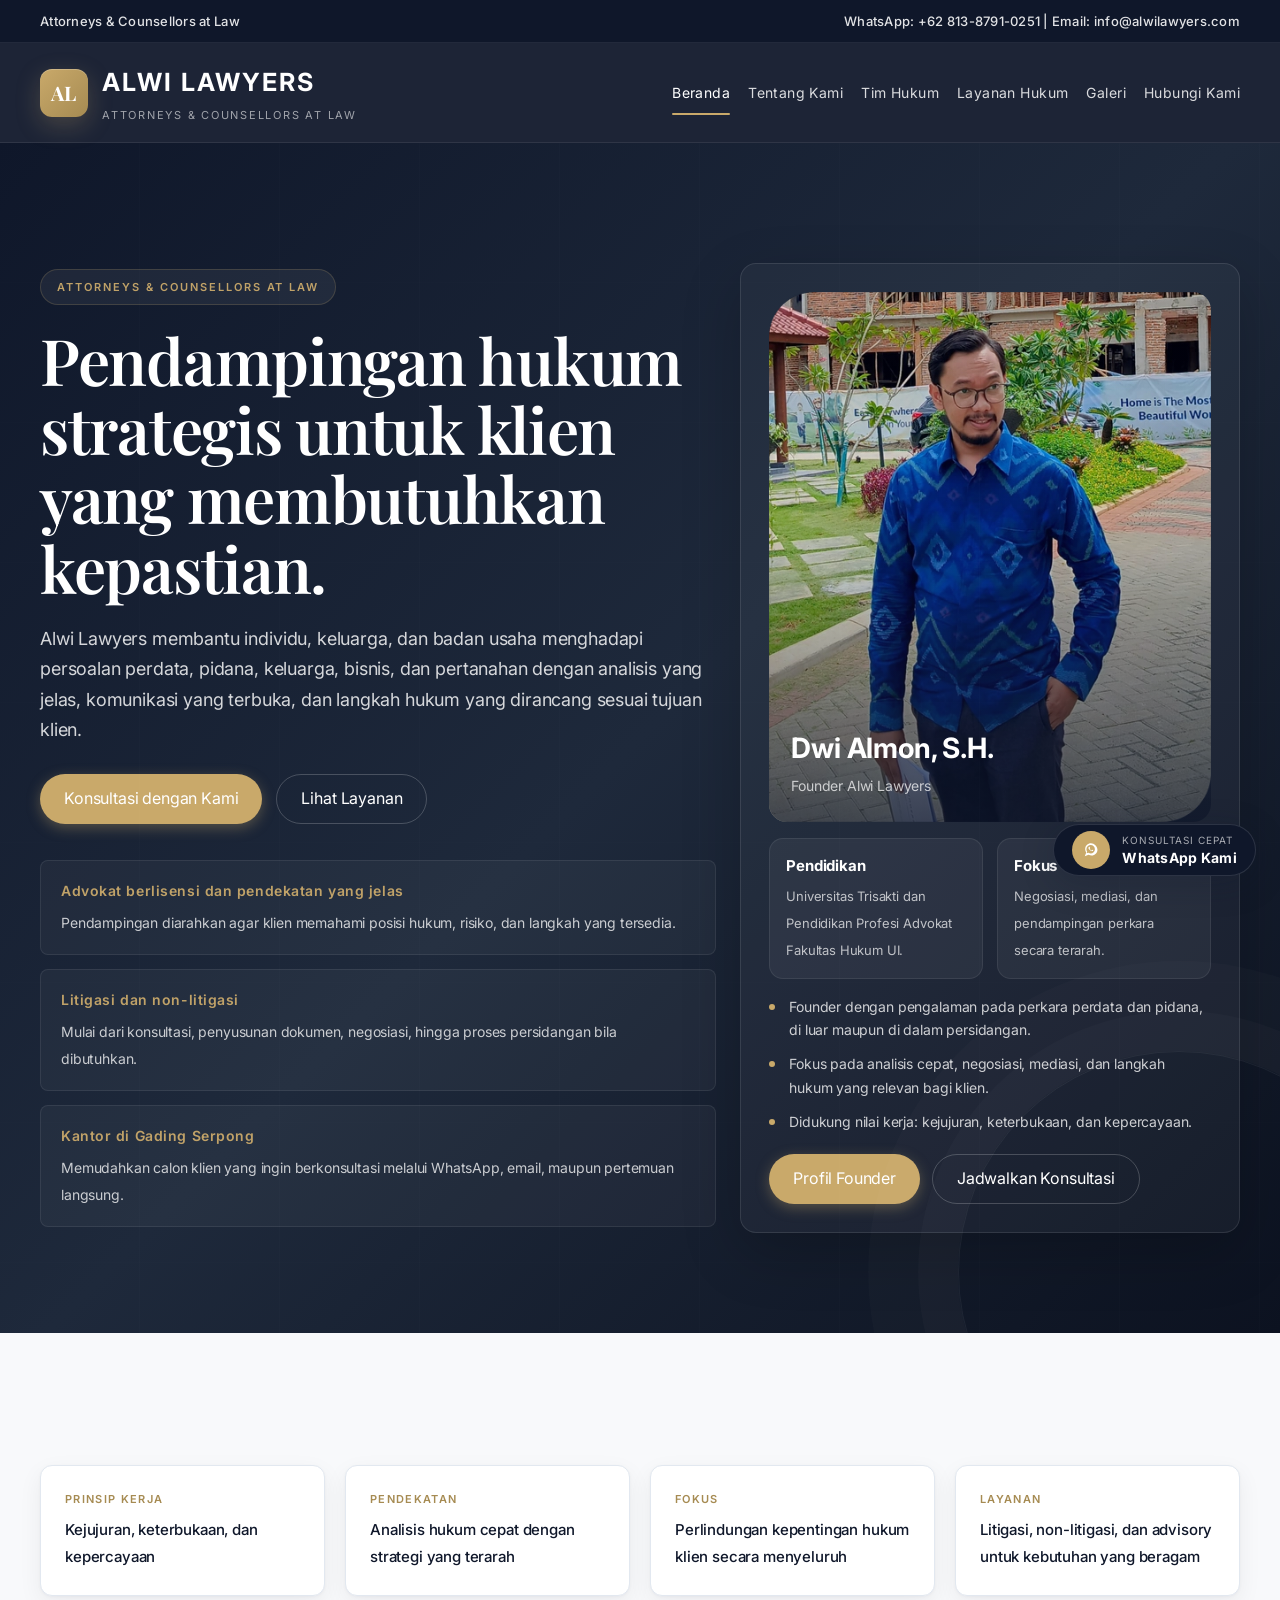
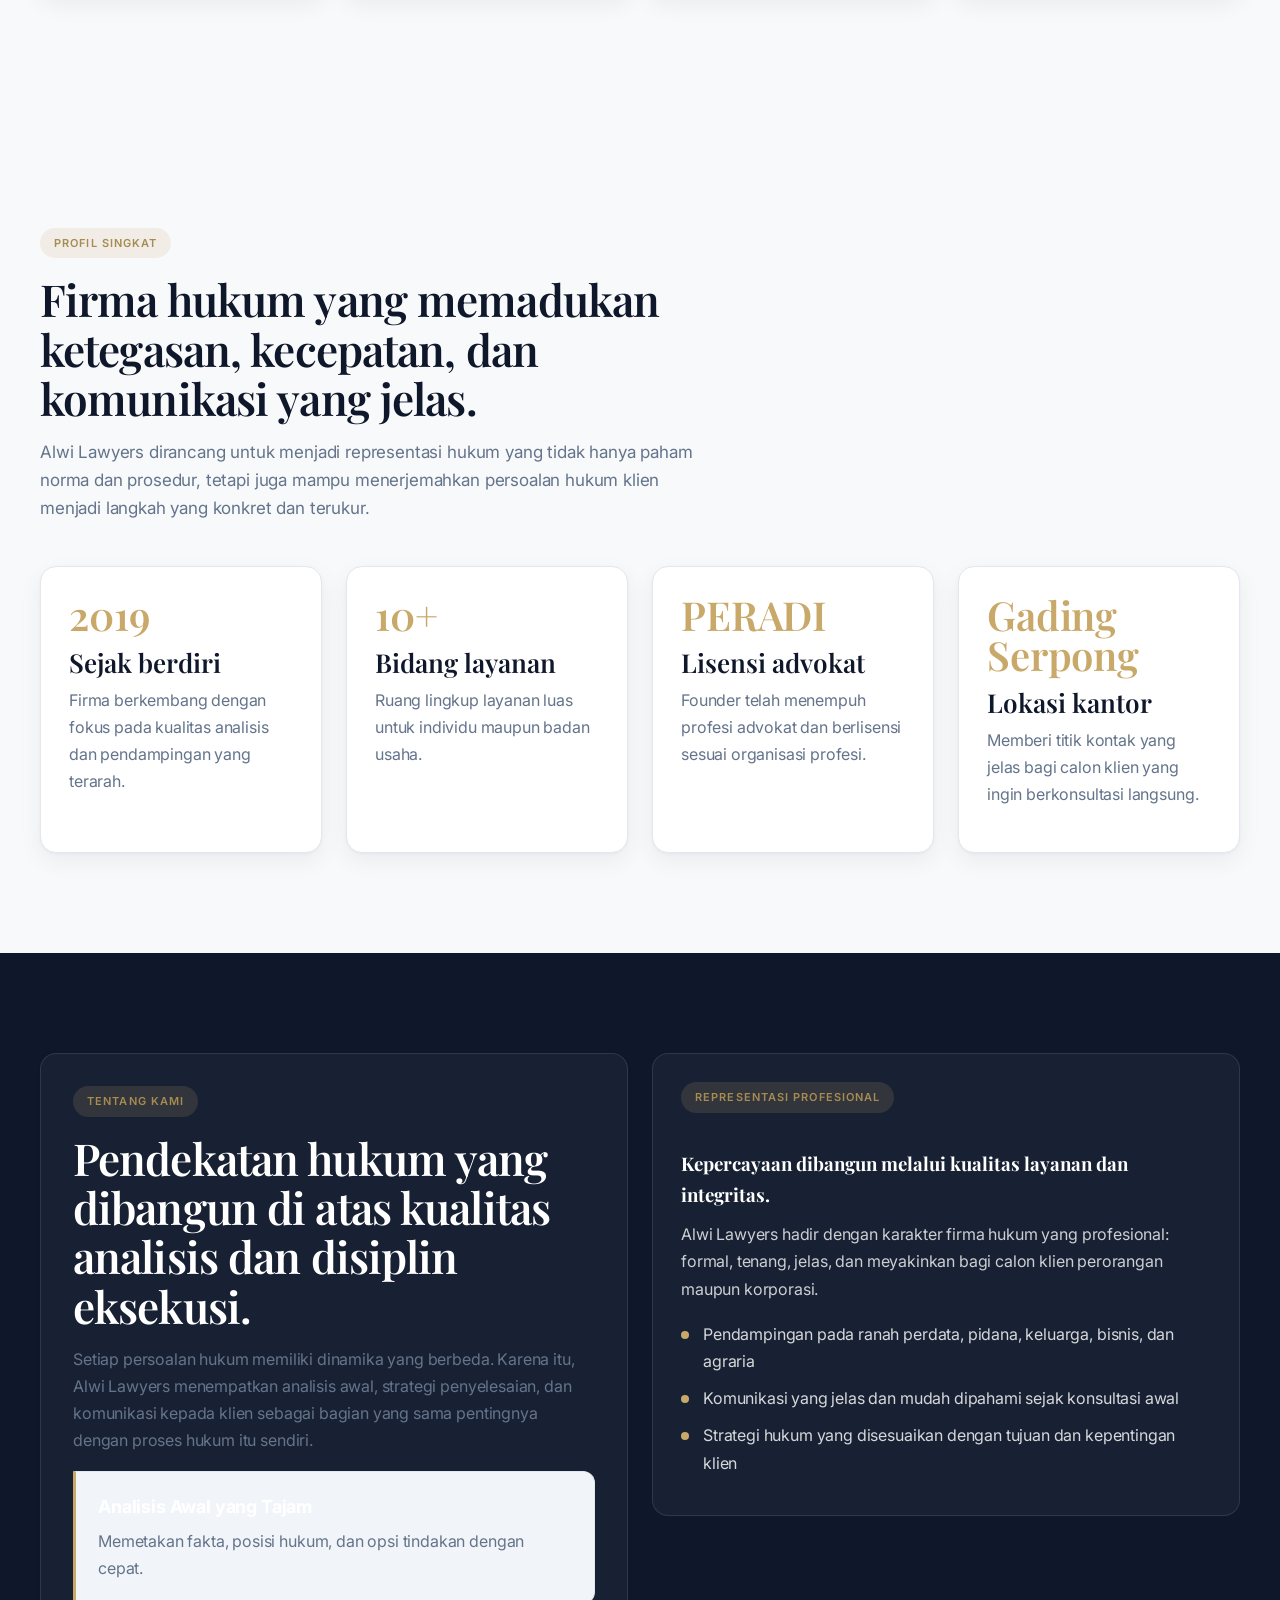
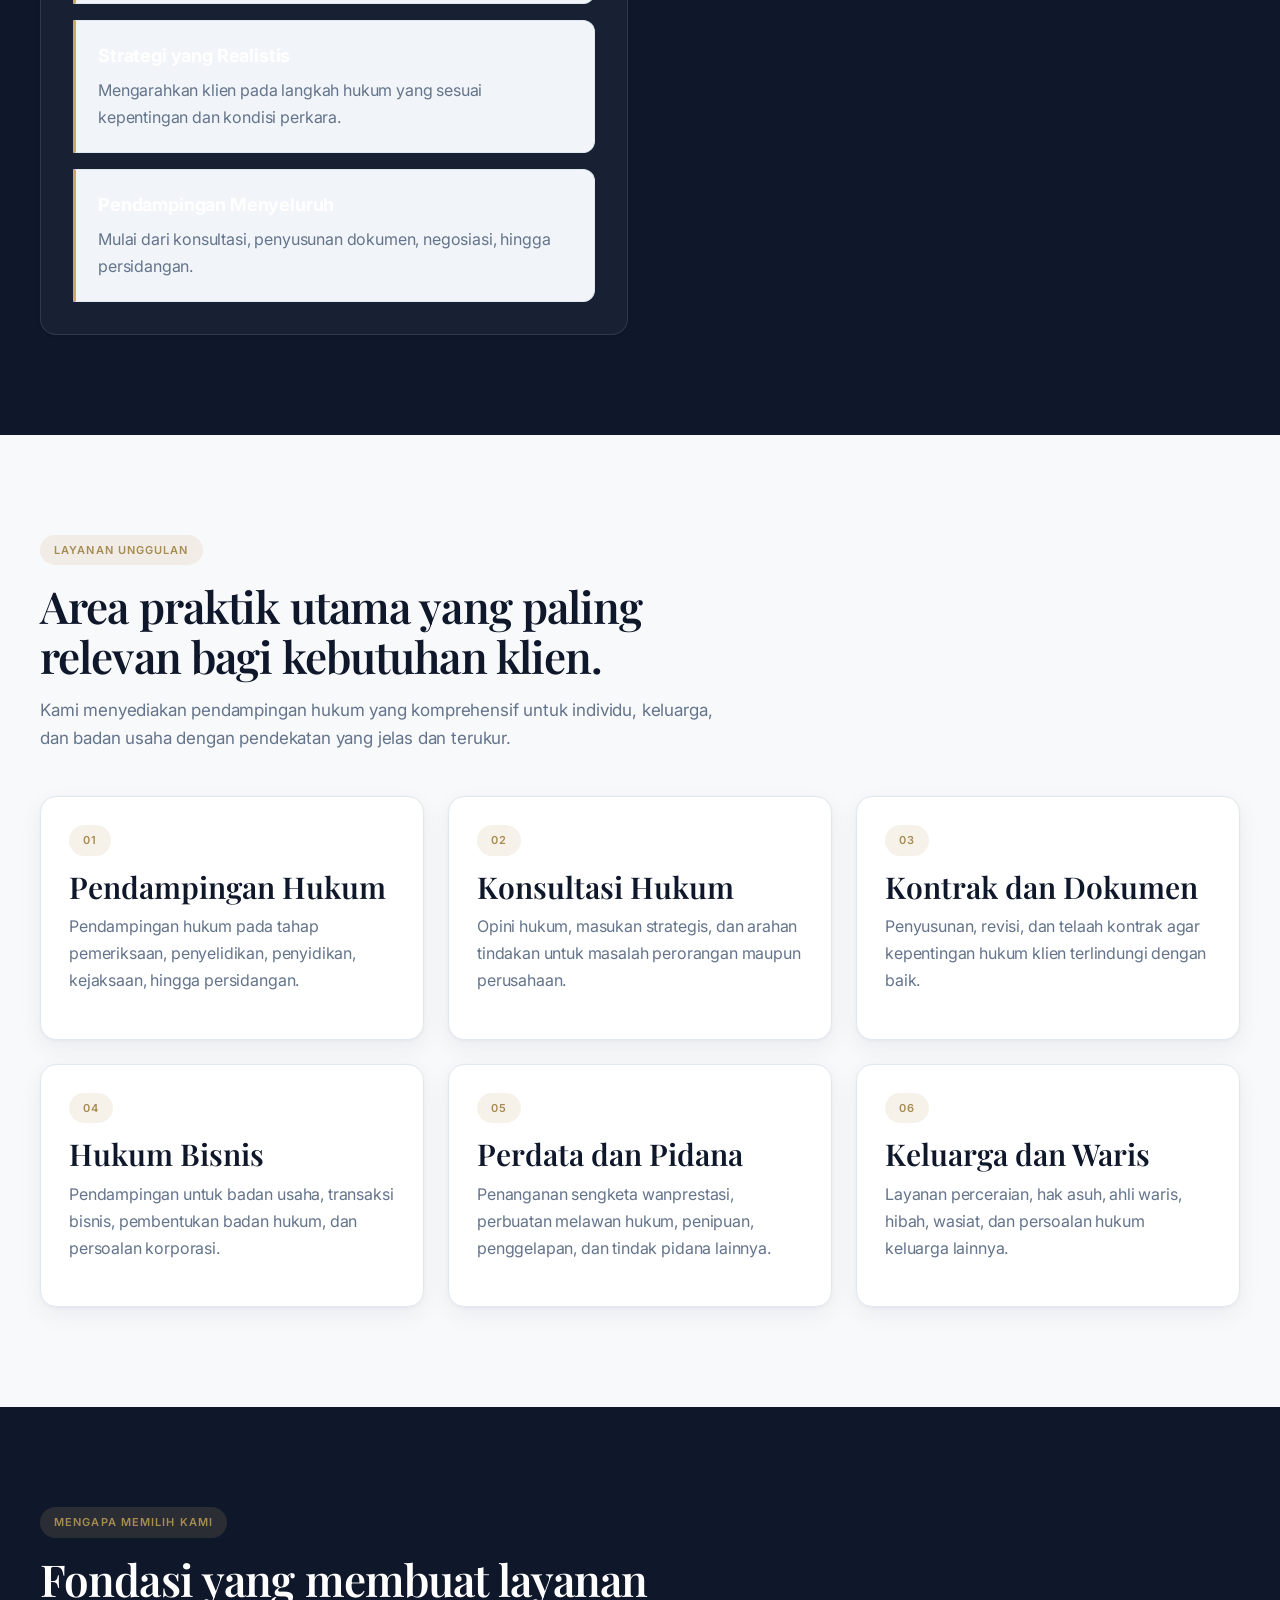
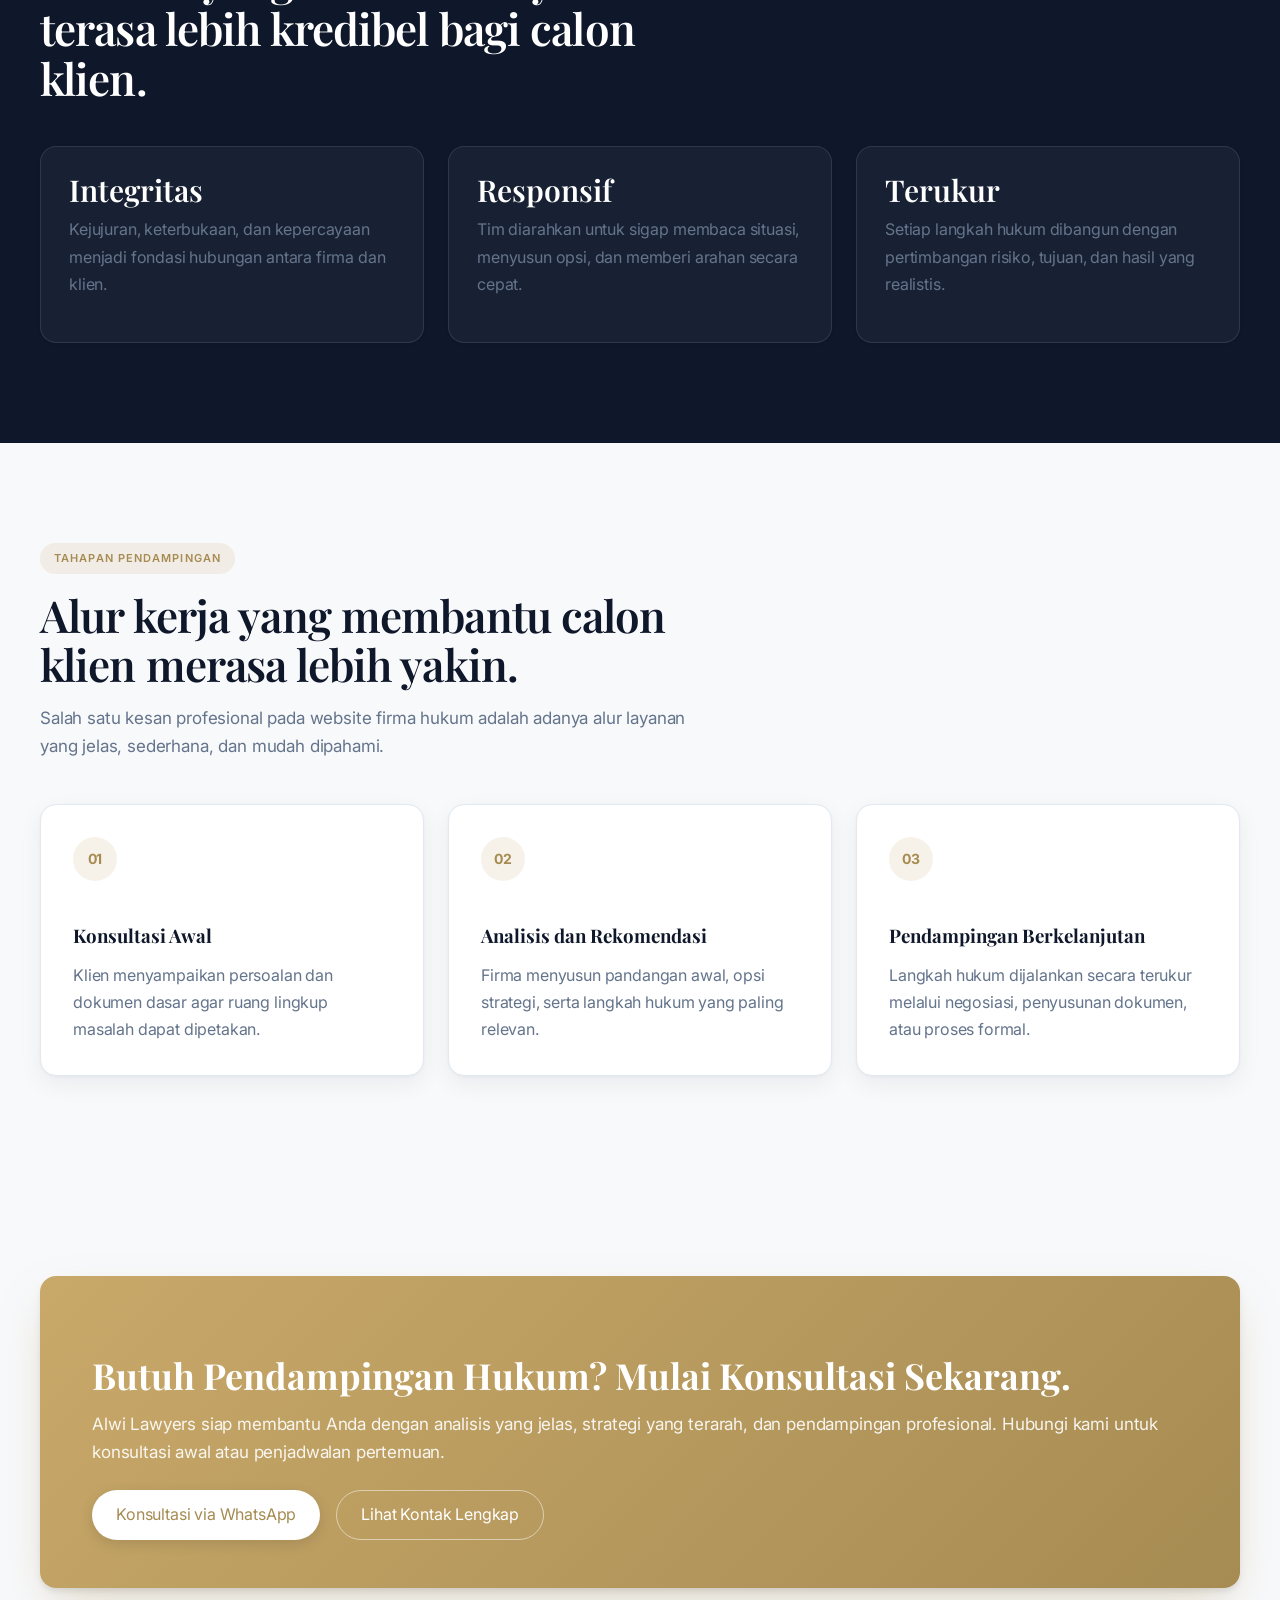
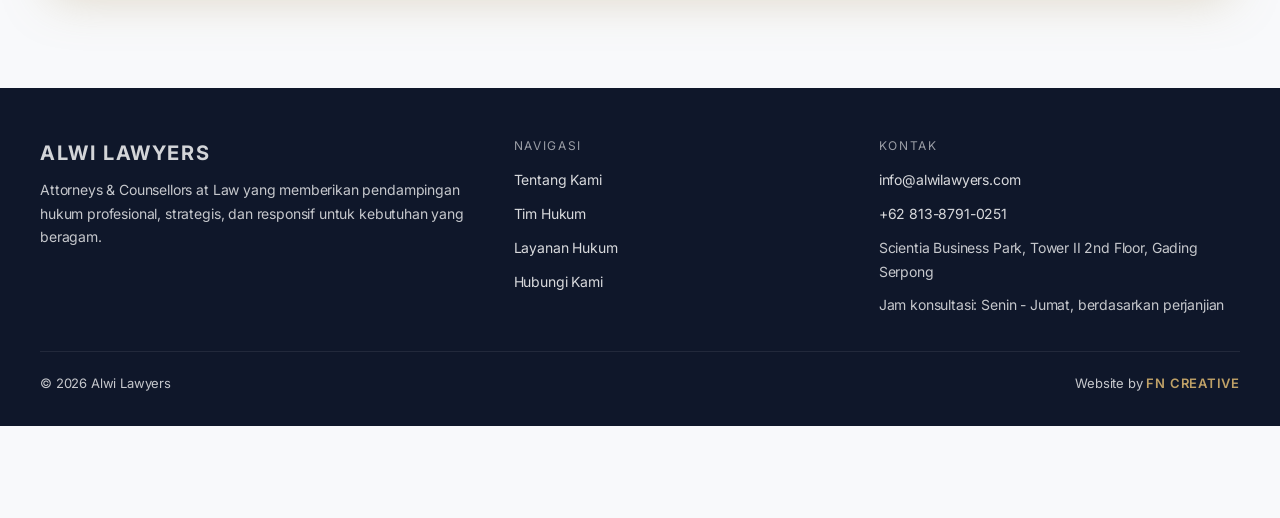
==== commit 12161c95: "Premium upgrade: design system, typography, spacing, CTA, and performance Made-with: Cursor" ====
--- a/index.html
+++ b/index.html
@@ -3,11 +3,13 @@
   <head>
     <meta charset="UTF-8" />
     <meta name="viewport" content="width=device-width, initial-scale=1.0" />
-    <title>Alwi Lawyers | Firma Hukum Modern dan Responsif</title>
+    <title>Alwi Lawyers | Firma Hukum Profesional</title>
     <meta
       name="description"
-      content="Website baru Alwi Lawyers dengan profil firma, layanan hukum, informasi tim, dan kontak konsultasi."
+      content="Alwi Lawyers — Pendampingan hukum strategis untuk individu, keluarga, dan badan usaha. Konsultasi, litigasi, dan non-litigasi."
     />
+    <link rel="preconnect" href="https://fonts.googleapis.com" />
+    <link rel="preconnect" href="https://fonts.gstatic.com" crossorigin />
     <link rel="stylesheet" href="assets/styles.css" />
   </head>
   <body>
@@ -209,16 +211,16 @@
 
           <div class="office-card">
             <span class="tag">Representasi Profesional</span>
-            <h3>Kepercayaan dibangun melalui kualitas layanan, bukan sekadar tampilan.</h3>
-            <p>
-              Website ini diarahkan untuk mencerminkan karakter firma hukum yang
-              profesional: formal, tenang, jelas, dan meyakinkan bagi calon klien
-              perorangan maupun korporasi.
+            <h3>Kepercayaan dibangun melalui kualitas layanan dan integritas.</h3>
+            <p>
+              Alwi Lawyers hadir dengan karakter firma hukum yang profesional:
+              formal, tenang, jelas, dan meyakinkan bagi calon klien perorangan
+              maupun korporasi.
             </p>
             <ul class="hero-list">
               <li>Pendampingan pada ranah perdata, pidana, keluarga, bisnis, dan agraria</li>
-              <li>Struktur komunikasi yang mudah dipahami oleh calon klien</li>
-              <li>Ruang presentasi yang dapat berkembang bersama identitas visual firma</li>
+              <li>Komunikasi yang jelas dan mudah dipahami sejak konsultasi awal</li>
+              <li>Strategi hukum yang disesuaikan dengan tujuan dan kepentingan klien</li>
             </ul>
           </div>
         </div>
@@ -230,8 +232,9 @@
             <span class="tag">Layanan Unggulan</span>
             <h2>Area praktik utama yang paling relevan bagi kebutuhan klien.</h2>
             <p>
-              Struktur layanan ini dibuat lebih formal agar mudah dipahami calon
-              klien dan tampil lebih meyakinkan saat dipresentasikan.
+              Kami menyediakan pendampingan hukum yang komprehensif untuk
+              individu, keluarga, dan badan usaha dengan pendekatan yang jelas
+              dan terukur.
             </p>
           </div>
 
@@ -354,15 +357,15 @@
       <section>
         <div class="container">
           <div class="cta-banner">
-            <h2>Siap menjadi titik kontak digital yang lebih kuat bagi calon klien.</h2>
-            <p>
-              Alwi Lawyers hadir untuk memberi kesan profesional sejak interaksi
-              pertama. Website ini dirancang untuk memperjelas layanan, memperkuat
-              kepercayaan, dan memudahkan calon klien mengambil langkah konsultasi.
+            <h2>Butuh Pendampingan Hukum? Mulai Konsultasi Sekarang.</h2>
+            <p>
+              Alwi Lawyers siap membantu Anda dengan analisis yang jelas,
+              strategi yang terarah, dan pendampingan profesional. Hubungi kami
+              untuk konsultasi awal atau penjadwalan pertemuan.
             </p>
             <div class="hero-actions">
-              <a class="button button-secondary" href="tim-hukum.html">Lihat Profil Tim</a>
-              <a class="button button-secondary" href="hubungi-kami.html">Hubungi Kami</a>
+              <a class="button button-light" href="https://wa.me/6281387910251">Konsultasi via WhatsApp</a>
+              <a class="button button-outline-light" href="hubungi-kami.html">Lihat Kontak Lengkap</a>
             </div>
           </div>
         </div>
--- a/assets/styles.css
+++ b/assets/styles.css
@@ -1,23 +1,26 @@
-@import url("https://fonts.googleapis.com/css2?family=Inter:wght@400;500;600;700&family=Playfair+Display:wght@600;700&display=swap");
+@import url("https://fonts.googleapis.com/css2?family=Inter:wght@400;500;600;700&family=Playfair+Display:ital,wght@0,500;0,600;0,700;1,500&display=swap");
 
 :root {
-  --bg: #0b1220;
-  --bg-soft: #121b2d;
-  --bg-soft-2: #18243a;
-  --surface: #f4efe7;
+  --bg: #0f172a;
+  --bg-soft: #1e293b;
+  --bg-soft-2: #1f2937;
+  --surface: #f8f9fb;
   --surface-2: #ffffff;
-  --surface-3: #f8f4ee;
-  --text: #17263b;
-  --text-muted: #5f6d80;
-  --line: #ddd3c6;
-  --accent: #b7925f;
-  --accent-dark: #8f6d40;
+  --surface-3: #f1f5f9;
+  --text: #0f172a;
+  --text-muted: #64748b;
+  --line: #e2e8f0;
+  --accent: #c9a96a;
+  --accent-dark: #a68b52;
+  --accent-muted: rgba(201, 169, 106, 0.15);
   --white: #ffffff;
   --success: #0f766e;
-  --shadow: 0 20px 60px rgba(13, 24, 42, 0.1);
-  --shadow-soft: 0 12px 34px rgba(13, 24, 42, 0.08);
-  --radius: 20px;
-  --radius-sm: 14px;
+  --shadow: 0 4px 6px -1px rgba(15, 23, 42, 0.06), 0 10px 20px -5px rgba(15, 23, 42, 0.08);
+  --shadow-soft: 0 12px 34px rgba(15, 23, 42, 0.06);
+  --shadow-card: 0 1px 3px rgba(15, 23, 42, 0.04), 0 8px 24px rgba(15, 23, 42, 0.06);
+  --radius: 12px;
+  --radius-sm: 8px;
+  --radius-lg: 16px;
   --container: 1200px;
 }
 
@@ -31,12 +34,14 @@
 
 body {
   margin: 0;
-  font-family: "Inter", "Segoe UI", Arial, sans-serif;
+  font-family: "Inter", "Segoe UI", system-ui, sans-serif;
   color: var(--text);
   background: var(--surface);
-  line-height: 1.72;
+  line-height: 1.7;
   letter-spacing: -0.01em;
   padding-bottom: 92px;
+  -webkit-font-smoothing: antialiased;
+  -moz-osx-font-smoothing: grayscale;
 }
 
 a {
@@ -79,10 +84,12 @@
 }
 
 .topbar {
-  background: #08101b;
-  color: rgba(255, 255, 255, 0.84);
+  background: var(--bg);
+  color: rgba(255, 255, 255, 0.88);
   font-size: 13px;
-  border-bottom: 1px solid rgba(255, 255, 255, 0.06);
+  font-weight: 500;
+  letter-spacing: 0.02em;
+  border-bottom: 1px solid rgba(255, 255, 255, 0.08);
 }
 
 .topbar-inner {
@@ -97,9 +104,10 @@
   position: sticky;
   top: 0;
   z-index: 30;
-  background: rgba(11, 18, 32, 0.92);
-  backdrop-filter: blur(12px);
-  border-bottom: 1px solid rgba(255, 255, 255, 0.06);
+  background: rgba(15, 23, 42, 0.94);
+  backdrop-filter: blur(16px);
+  -webkit-backdrop-filter: blur(16px);
+  border-bottom: 1px solid rgba(255, 255, 255, 0.08);
 }
 
 .nav-wrap {
@@ -143,20 +151,19 @@
 .brand-mark {
   width: 48px;
   height: 48px;
-  border-radius: 16px;
+  border-radius: 12px;
   display: inline-flex;
   align-items: center;
   justify-content: center;
-  background:
-    linear-gradient(135deg, rgba(183, 146, 95, 0.98), rgba(124, 92, 46, 0.98));
+  background: linear-gradient(135deg, var(--accent) 0%, var(--accent-dark) 100%);
   color: var(--white);
   box-shadow:
-    inset 0 1px 0 rgba(255, 255, 255, 0.22),
-    0 14px 30px rgba(183, 146, 95, 0.2);
+    inset 0 1px 0 rgba(255, 255, 255, 0.2),
+    0 8px 24px rgba(201, 169, 106, 0.25);
   font-family: "Playfair Display", Georgia, serif;
-  font-size: 22px;
+  font-size: 20px;
   font-weight: 700;
-  letter-spacing: 0.06em;
+  letter-spacing: 0.04em;
 }
 
 .nav-toggle {
@@ -216,12 +223,13 @@
 .button-primary {
   background: var(--accent);
   color: var(--white);
-  box-shadow: 0 14px 30px rgba(183, 146, 95, 0.24);
+  box-shadow: 0 4px 14px rgba(201, 169, 106, 0.35);
 }
 
 .button-primary:hover {
   background: var(--accent-dark);
-  transform: translateY(-1px);
+  transform: translateY(-2px);
+  box-shadow: 0 8px 24px rgba(201, 169, 106, 0.4);
 }
 
 .button-secondary {
@@ -240,13 +248,38 @@
   transform: translateY(-1px);
 }
 
+.button-light {
+  background: var(--white);
+  color: var(--accent-dark);
+  box-shadow: 0 4px 14px rgba(0, 0, 0, 0.12);
+}
+
+.button-light:hover {
+  background: var(--surface-3);
+  color: var(--accent-dark);
+  transform: translateY(-1px);
+  box-shadow: 0 6px 20px rgba(0, 0, 0, 0.15);
+}
+
+.button-outline-light {
+  background: transparent;
+  color: var(--white);
+  border: 1px solid rgba(255, 255, 255, 0.5);
+}
+
+.button-outline-light:hover {
+  background: rgba(255, 255, 255, 0.12);
+  border-color: var(--white);
+  transform: translateY(-1px);
+}
+
 .hero {
   background:
-    linear-gradient(rgba(8, 14, 24, 0.68), rgba(8, 14, 24, 0.84)),
-    radial-gradient(circle at top right, rgba(183, 146, 95, 0.26), transparent 26%),
-    linear-gradient(135deg, #09111d 0%, #16233b 54%, #0f1727 100%);
-  color: var(--white);
-  padding: 104px 0 80px;
+    linear-gradient(135deg, var(--bg) 0%, var(--bg-soft) 50%, #0c1220 100%),
+    radial-gradient(ellipse 80% 60% at 85% 20%, rgba(201, 169, 106, 0.12) 0%, transparent 50%),
+    radial-gradient(ellipse 60% 40% at 100% 80%, rgba(201, 169, 106, 0.08) 0%, transparent 50%);
+  color: var(--white);
+  padding: 120px 0 100px;
   overflow: hidden;
 }
 
@@ -296,22 +329,25 @@
 
 .eyebrow {
   display: inline-block;
-  margin-bottom: 16px;
-  padding: 8px 14px;
+  margin-bottom: 20px;
+  padding: 8px 16px;
   border-radius: 999px;
-  background: rgba(255, 255, 255, 0.08);
-  color: #f3dfbf;
-  font-size: 12px;
+  background: rgba(255, 255, 255, 0.06);
+  color: rgba(201, 169, 106, 0.95);
+  font-size: 11px;
+  font-weight: 600;
   text-transform: uppercase;
-  letter-spacing: 0.14em;
+  letter-spacing: 0.18em;
+  border: 1px solid rgba(201, 169, 106, 0.2);
 }
 
 .hero h1,
 .page-hero h1 {
-  margin: 0 0 18px;
-  line-height: 0.97;
-  font-size: clamp(46px, 6vw, 76px);
+  margin: 0 0 22px;
+  line-height: 1.08;
+  font-size: clamp(42px, 5.2vw, 64px);
   font-weight: 600;
+  letter-spacing: -0.02em;
 }
 
 .hero p,
@@ -339,17 +375,24 @@
 }
 
 .hero-proof-line {
-  padding: 16px 18px;
+  padding: 18px 20px;
   border-radius: var(--radius-sm);
+  background: rgba(255, 255, 255, 0.04);
+  border: 1px solid rgba(255, 255, 255, 0.08);
+  transition: background 0.2s ease, border-color 0.2s ease;
+}
+
+.hero-proof-line:hover {
   background: rgba(255, 255, 255, 0.06);
-  border: 1px solid rgba(255, 255, 255, 0.08);
+  border-color: rgba(201, 169, 106, 0.2);
 }
 
 .hero-proof-line strong {
   display: block;
-  margin-bottom: 5px;
-  color: #f3dfbf;
-  font-size: 15px;
+  margin-bottom: 6px;
+  color: rgba(201, 169, 106, 0.95);
+  font-size: 14px;
+  font-weight: 600;
   letter-spacing: 0.04em;
 }
 
@@ -445,24 +488,27 @@
 
 section,
 .page-section {
-  padding: 96px 0;
+  padding: 100px 0;
 }
 
 .section-title {
-  max-width: 720px;
-  margin-bottom: 36px;
+  max-width: 680px;
+  margin-bottom: 44px;
 }
 
 .section-title p {
   color: var(--text-muted);
+  font-size: 17px;
+  line-height: 1.65;
 }
 
 .section-title h2,
 .content-card h2 {
-  margin-bottom: 14px;
-  font-size: clamp(34px, 4vw, 52px);
-  line-height: 1.02;
+  margin-bottom: 16px;
+  font-size: clamp(32px, 3.8vw, 44px);
+  line-height: 1.12;
   font-weight: 600;
+  letter-spacing: -0.02em;
 }
 
 .split-grid {
@@ -471,10 +517,16 @@
 }
 
 .content-card {
-  padding: 30px;
-  background: rgba(255, 255, 255, 0.78);
-  border: 1px solid rgba(23, 38, 59, 0.06);
-  box-shadow: var(--shadow-soft);
+  padding: 32px;
+  background: var(--surface-2);
+  border: 1px solid var(--line);
+  border-radius: var(--radius-lg);
+  box-shadow: var(--shadow-card);
+  transition: box-shadow 0.25s ease, border-color 0.25s ease;
+}
+
+.content-card:hover {
+  box-shadow: 0 4px 12px rgba(15, 23, 42, 0.08), 0 12px 32px rgba(15, 23, 42, 0.06);
 }
 
 .surface-dark {
@@ -485,7 +537,7 @@
 .surface-dark .section-title p,
 .surface-dark p,
 .surface-dark li {
-  color: rgba(255, 255, 255, 0.8);
+  color: rgba(255, 255, 255, 0.82);
 }
 
 .surface-dark .content-card,
@@ -495,9 +547,9 @@
 .surface-dark .team-card,
 .surface-dark .faq-item,
 .surface-dark .contact-card {
-  background: linear-gradient(180deg, rgba(24, 36, 58, 0.98), rgba(18, 27, 45, 0.98));
-  box-shadow: none;
-  border: 1px solid rgba(255, 255, 255, 0.08);
+  background: rgba(30, 41, 59, 0.6);
+  box-shadow: 0 1px 3px rgba(0, 0, 0, 0.12);
+  border: 1px solid rgba(255, 255, 255, 0.1);
 }
 
 .service-grid {
@@ -510,11 +562,21 @@
 .faq-item,
 .contact-card,
 .stat-card {
-  padding: 26px;
-  border-radius: var(--radius);
+  padding: 28px;
+  border-radius: var(--radius-lg);
   background: var(--surface-2);
-  box-shadow: var(--shadow);
-  border: 1px solid rgba(23, 38, 59, 0.05);
+  box-shadow: var(--shadow-card);
+  border: 1px solid var(--line);
+  transition: box-shadow 0.25s ease, transform 0.2s ease, border-color 0.25s ease;
+}
+
+.service-card:hover,
+.team-card:hover,
+.gallery-card:hover,
+.contact-card:hover,
+.stat-card:hover {
+  box-shadow: 0 4px 16px rgba(15, 23, 42, 0.08), 0 12px 32px rgba(15, 23, 42, 0.06);
+  border-color: rgba(201, 169, 106, 0.25);
 }
 
 .service-card p,
@@ -529,15 +591,15 @@
 
 .tag {
   display: inline-block;
-  margin-bottom: 14px;
-  padding: 7px 11px;
+  margin-bottom: 16px;
+  padding: 6px 14px;
   border-radius: 999px;
-  background: rgba(184, 146, 89, 0.12);
+  background: var(--accent-muted);
   color: var(--accent-dark);
-  font-size: 12px;
+  font-size: 11px;
   font-weight: 600;
   text-transform: uppercase;
-  letter-spacing: 0.08em;
+  letter-spacing: 0.1em;
 }
 
 .stats-grid {
@@ -546,10 +608,12 @@
 
 .stat-card strong {
   display: block;
-  font-size: 42px;
+  font-size: 40px;
   line-height: 1;
-  margin-bottom: 12px;
+  margin-bottom: 14px;
   color: var(--accent);
+  font-family: "Playfair Display", Georgia, serif;
+  font-weight: 600;
 }
 
 .stat-card h3,
@@ -580,21 +644,23 @@
   min-height: 280px;
   border-radius: var(--radius);
   background:
-    linear-gradient(rgba(10, 18, 31, 0.28), rgba(10, 18, 31, 0.54)),
-    linear-gradient(135deg, #2b3952 0%, #1a2538 50%, #8e6c3d 100%);
+    linear-gradient(165deg, var(--bg-soft) 0%, var(--bg) 50%, #1a2435 100%);
   display: flex;
-  align-items: end;
-  padding: 22px;
-  color: var(--white);
-  font-weight: 600;
-  letter-spacing: 0.03em;
-  box-shadow: var(--shadow);
+  align-items: flex-end;
+  justify-content: flex-start;
+  padding: 24px;
+  color: rgba(255, 255, 255, 0.7);
+  font-size: 13px;
+  font-weight: 500;
+  letter-spacing: 0.04em;
+  box-shadow: var(--shadow-card);
+  border: 1px solid rgba(255, 255, 255, 0.06);
 }
 
 .gallery-card .photo-placeholder,
 .team-card .photo-placeholder {
   min-height: 220px;
-  margin-bottom: 16px;
+  margin-bottom: 18px;
 }
 
 .team-photo {
@@ -628,10 +694,10 @@
 
 .page-hero {
   background:
-    linear-gradient(rgba(8, 14, 24, 0.76), rgba(8, 14, 24, 0.86)),
-    linear-gradient(135deg, #0b1220 0%, #1a2640 100%);
-  color: var(--white);
-  padding: 92px 0 62px;
+    linear-gradient(135deg, var(--bg) 0%, var(--bg-soft) 50%, #0c1220 100%),
+    radial-gradient(ellipse 70% 50% at 90% 30%, rgba(201, 169, 106, 0.12) 0%, transparent 50%);
+  color: var(--white);
+  padding: 100px 0 72px;
   overflow: hidden;
 }
 
@@ -651,40 +717,66 @@
 }
 
 .cta-banner {
-  padding: 40px;
-  border-radius: calc(var(--radius) + 2px);
+  padding: 48px 52px;
+  border-radius: var(--radius-lg);
   background:
-    linear-gradient(135deg, rgba(183, 146, 95, 0.94) 0%, rgba(143, 109, 64, 0.94) 100%);
-  color: var(--white);
-  box-shadow: 0 28px 70px rgba(143, 109, 64, 0.22);
+    linear-gradient(135deg, var(--accent) 0%, var(--accent-dark) 100%);
+  color: var(--white);
+  box-shadow:
+    0 4px 6px -1px rgba(0, 0, 0, 0.1),
+    0 20px 50px -12px rgba(166, 139, 82, 0.35);
+}
+
+.cta-banner h2 {
+  font-size: clamp(28px, 3.2vw, 36px);
+  margin-bottom: 14px;
+  line-height: 1.2;
 }
 
 .cta-banner p {
-  color: rgba(255, 255, 255, 0.86);
+  color: rgba(255, 255, 255, 0.9);
+  font-size: 17px;
+  line-height: 1.6;
+  margin-bottom: 24px;
+}
+
+.cta-banner .hero-actions {
+  margin-top: 0;
+  gap: 16px;
 }
 
 .site-footer {
-  background: #08101b;
-  color: rgba(255, 255, 255, 0.8);
-  padding: 34px 0;
+  background: var(--bg);
+  color: rgba(255, 255, 255, 0.82);
+  padding: 48px 0 32px;
   font-size: 14px;
+}
+
+.site-footer .footer-grid {
+  gap: 40px;
 }
 
 .floating-cta {
   position: fixed;
-  right: 20px;
-  bottom: 20px;
+  right: 24px;
+  bottom: 24px;
   z-index: 40;
   display: inline-flex;
   align-items: center;
-  gap: 10px;
-  min-height: 50px;
-  padding: 0 16px;
+  gap: 12px;
+  min-height: 52px;
+  padding: 0 18px;
   border-radius: 999px;
-  background: #0f1727;
-  color: var(--white);
-  border: 1px solid rgba(255, 255, 255, 0.1);
-  box-shadow: 0 18px 45px rgba(11, 18, 32, 0.28);
+  background: var(--bg);
+  color: var(--white);
+  border: 1px solid rgba(255, 255, 255, 0.12);
+  box-shadow: 0 8px 32px rgba(15, 23, 42, 0.25);
+  transition: transform 0.2s ease, box-shadow 0.2s ease;
+}
+
+.floating-cta:hover {
+  transform: translateY(-2px);
+  box-shadow: 0 12px 40px rgba(15, 23, 42, 0.3);
 }
 
 .floating-cta-copy {
@@ -743,29 +835,39 @@
 .trust-band {
   display: grid;
   grid-template-columns: repeat(4, minmax(0, 1fr));
-  gap: 16px;
+  gap: 20px;
+  padding: 32px 0;
 }
 
 .trust-item {
-  padding: 18px 20px;
-  border-radius: var(--radius-sm);
-  background: rgba(255, 255, 255, 0.9);
-  border: 1px solid rgba(23, 38, 59, 0.06);
-  box-shadow: var(--shadow-soft);
+  padding: 24px;
+  border-radius: var(--radius);
+  background: var(--surface-2);
+  border: 1px solid var(--line);
+  box-shadow: var(--shadow-card);
+  transition: box-shadow 0.25s ease, border-color 0.25s ease;
+}
+
+.trust-item:hover {
+  box-shadow: 0 4px 16px rgba(15, 23, 42, 0.08);
+  border-color: rgba(201, 169, 106, 0.2);
 }
 
 .trust-item strong {
   display: block;
-  margin-bottom: 6px;
+  margin-bottom: 8px;
   color: var(--accent-dark);
-  font-size: 12px;
+  font-size: 11px;
+  font-weight: 600;
   letter-spacing: 0.12em;
   text-transform: uppercase;
 }
 
 .trust-item span {
   color: var(--text);
-  font-weight: 600;
+  font-weight: 500;
+  font-size: 15px;
+  line-height: 1.5;
 }
 
 .feature-list {
@@ -774,10 +876,13 @@
 }
 
 .feature-item {
-  padding: 18px 20px;
+  padding: 20px 22px;
   border-left: 3px solid var(--accent);
-  border-radius: 0 var(--radius-sm) var(--radius-sm) 0;
-  background: rgba(255, 255, 255, 0.62);
+  border-radius: 0 var(--radius) var(--radius) 0;
+  background: var(--surface-3);
+  border: 1px solid var(--line);
+  border-left-width: 3px;
+  border-left-color: var(--accent);
 }
 
 .feature-item strong {
@@ -797,23 +902,31 @@
 }
 
 .process-card {
-  padding: 28px;
-  border-radius: var(--radius);
+  padding: 32px;
+  border-radius: var(--radius-lg);
   background: var(--surface-2);
-  box-shadow: var(--shadow);
-  border: 1px solid rgba(23, 38, 59, 0.05);
+  box-shadow: var(--shadow-card);
+  border: 1px solid var(--line);
+  transition: box-shadow 0.25s ease, border-color 0.25s ease;
+}
+
+.process-card:hover {
+  box-shadow: 0 4px 16px rgba(15, 23, 42, 0.08);
+  border-color: rgba(201, 169, 106, 0.2);
 }
 
 .process-card strong {
   display: inline-flex;
   align-items: center;
   justify-content: center;
-  width: 42px;
-  height: 42px;
-  margin-bottom: 18px;
+  width: 44px;
+  height: 44px;
+  margin-bottom: 20px;
   border-radius: 50%;
-  background: rgba(183, 146, 95, 0.14);
+  background: var(--accent-muted);
   color: var(--accent-dark);
+  font-size: 14px;
+  font-weight: 700;
 }
 
 .process-card h3 {
@@ -845,11 +958,11 @@
 }
 
 .founder-stage {
-  padding: 24px;
-  border-radius: var(--radius);
-  background: linear-gradient(180deg, rgba(255, 255, 255, 0.08), rgba(255, 255, 255, 0.03));
+  padding: 28px;
+  border-radius: var(--radius-lg);
+  background: rgba(255, 255, 255, 0.04);
   border: 1px solid rgba(255, 255, 255, 0.1);
-  box-shadow: 0 18px 50px rgba(0, 0, 0, 0.18);
+  box-shadow: 0 20px 60px rgba(0, 0, 0, 0.2);
 }
 
 .founder-stage-visual {
@@ -873,7 +986,7 @@
   content: "";
   position: absolute;
   inset: 0;
-  background: linear-gradient(rgba(10, 18, 31, 0.08), rgba(10, 18, 31, 0.58));
+  background: linear-gradient(to top, rgba(15, 23, 42, 0.7) 0%, rgba(15, 23, 42, 0.1) 50%, transparent 100%);
 }
 
 .founder-stage-visual-caption {
@@ -940,10 +1053,10 @@
   position: absolute;
   left: 0;
   top: 9px;
-  width: 7px;
-  height: 7px;
+  width: 6px;
+  height: 6px;
   border-radius: 50%;
-  background: #f3dfbf;
+  background: var(--accent);
 }
 
 .founder-stage-actions {
@@ -954,10 +1067,10 @@
 }
 
 .office-card {
-  padding: 24px;
-  border-radius: var(--radius);
-  background: linear-gradient(180deg, rgba(17, 27, 46, 0.96), rgba(11, 18, 32, 0.96));
-  border: 1px solid rgba(255, 255, 255, 0.08);
+  padding: 28px;
+  border-radius: var(--radius-lg);
+  background: rgba(30, 41, 59, 0.6);
+  border: 1px solid rgba(255, 255, 255, 0.1);
 }
 
 .office-card h3 {
@@ -976,11 +1089,16 @@
 }
 
 .info-panel {
-  padding: 24px;
-  border-radius: var(--radius);
-  background: rgba(255, 255, 255, 0.84);
-  border: 1px solid rgba(23, 38, 59, 0.06);
-  box-shadow: var(--shadow-soft);
+  padding: 28px;
+  border-radius: var(--radius-lg);
+  background: var(--surface-2);
+  border: 1px solid var(--line);
+  box-shadow: var(--shadow-card);
+  transition: box-shadow 0.25s ease;
+}
+
+.info-panel:hover {
+  box-shadow: 0 4px 16px rgba(15, 23, 42, 0.08);
 }
 
 .info-panel h3 {
@@ -1025,11 +1143,11 @@
 }
 
 .section-intro-card {
-  padding: 28px;
-  border-radius: var(--radius);
-  background: linear-gradient(180deg, rgba(255, 255, 255, 0.92), rgba(248, 244, 238, 0.92));
-  border: 1px solid rgba(23, 38, 59, 0.06);
-  box-shadow: var(--shadow-soft);
+  padding: 32px;
+  border-radius: var(--radius-lg);
+  background: var(--surface-2);
+  border: 1px solid var(--line);
+  box-shadow: var(--shadow-card);
 }
 
 .section-intro-card p:last-child {
@@ -1099,9 +1217,9 @@
 }
 
 .footer-credit {
-  color: #f3dfbf;
-  font-weight: 700;
-  letter-spacing: 0.08em;
+  color: rgba(201, 169, 106, 0.95);
+  font-weight: 600;
+  letter-spacing: 0.06em;
 }
 
 .practice-focus-grid {
@@ -1198,8 +1316,8 @@
   .page-hero,
   section,
   .page-section {
-    padding-top: 72px;
-    padding-bottom: 72px;
+    padding-top: 80px;
+    padding-bottom: 80px;
   }
 
   .hero-grid,
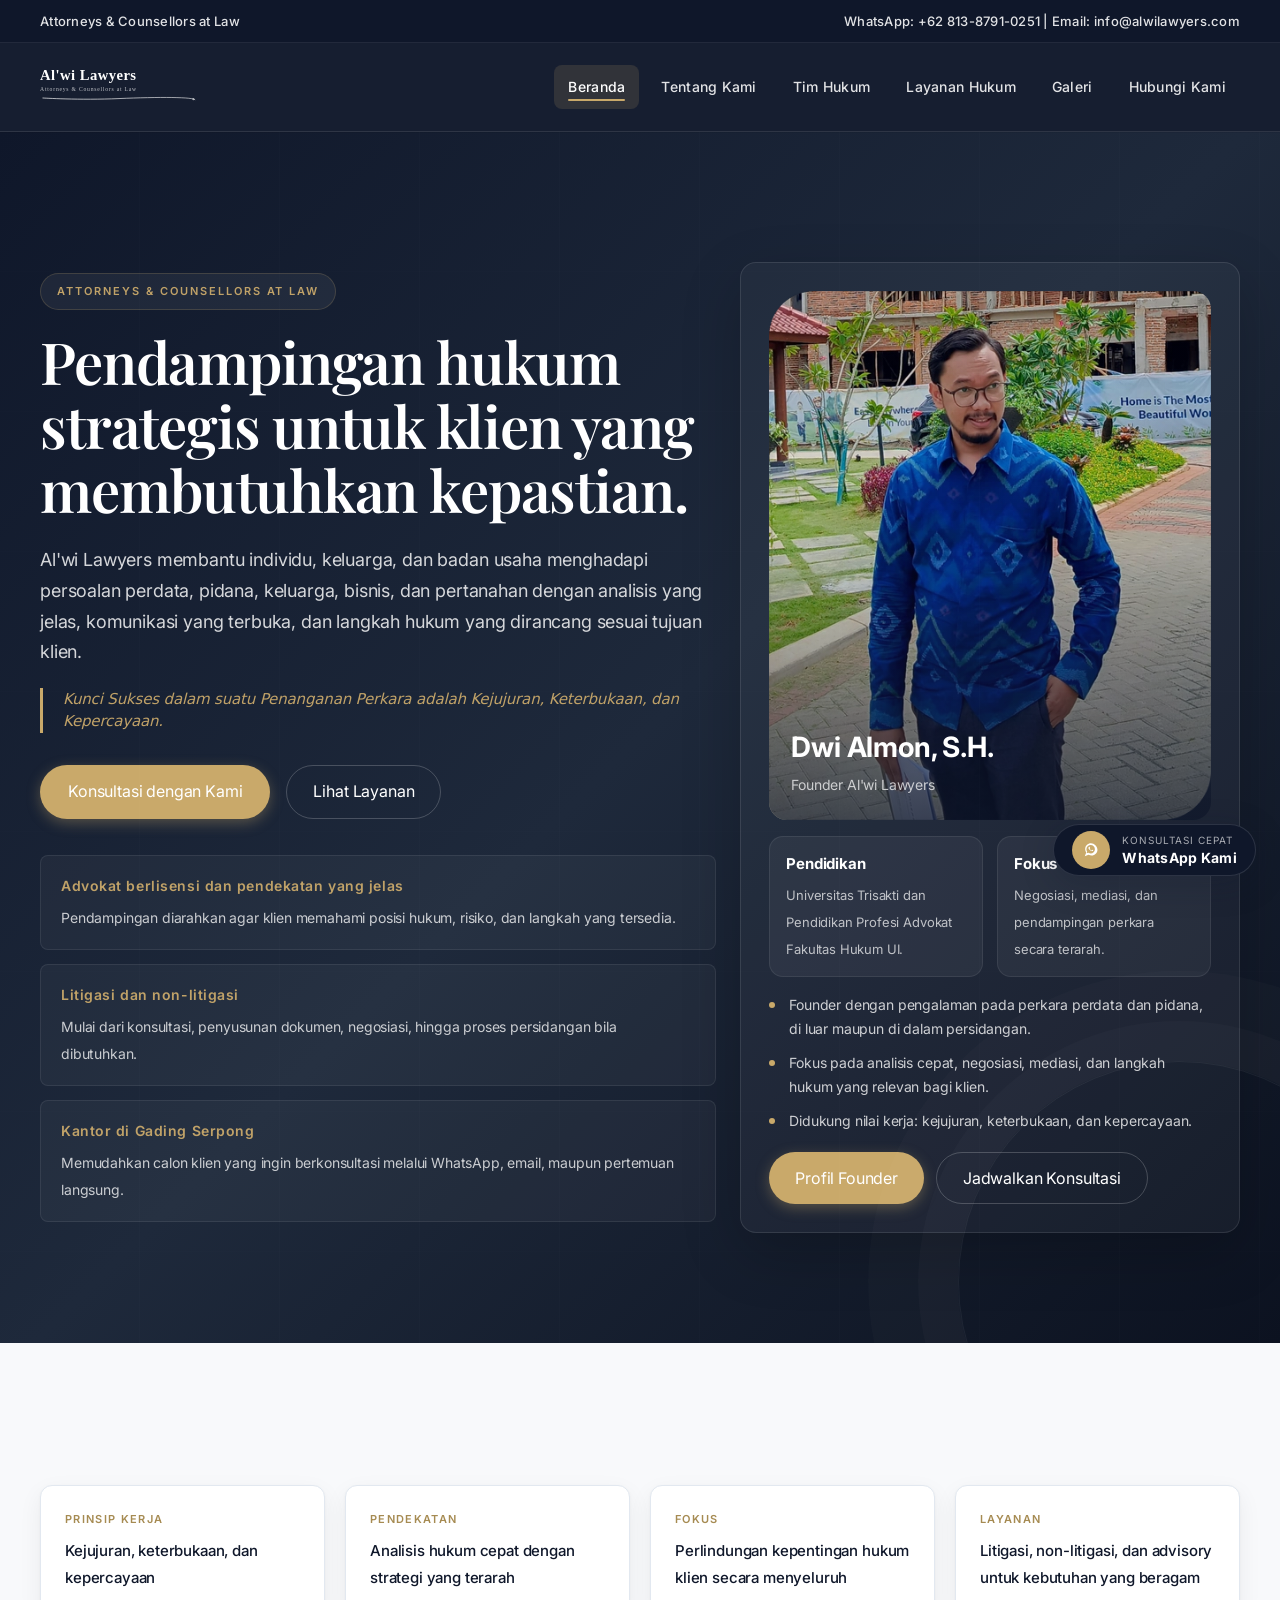
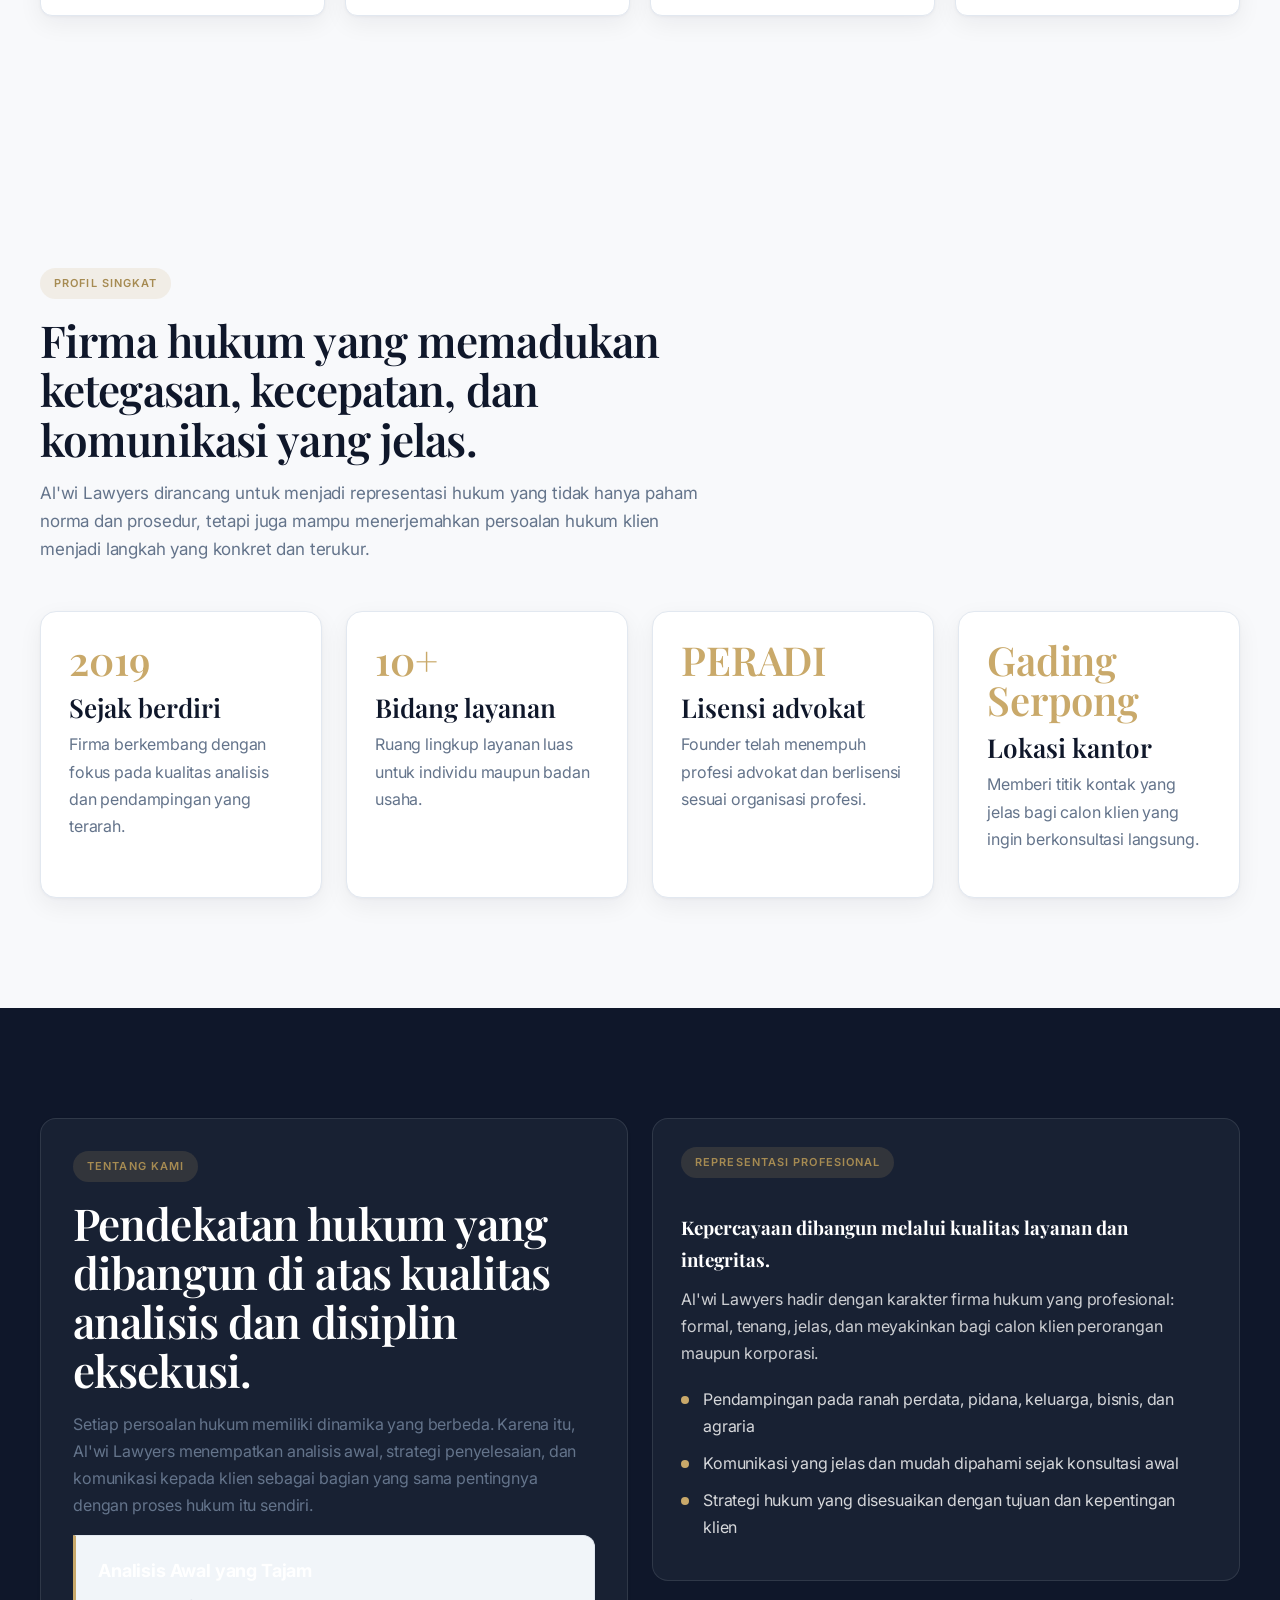
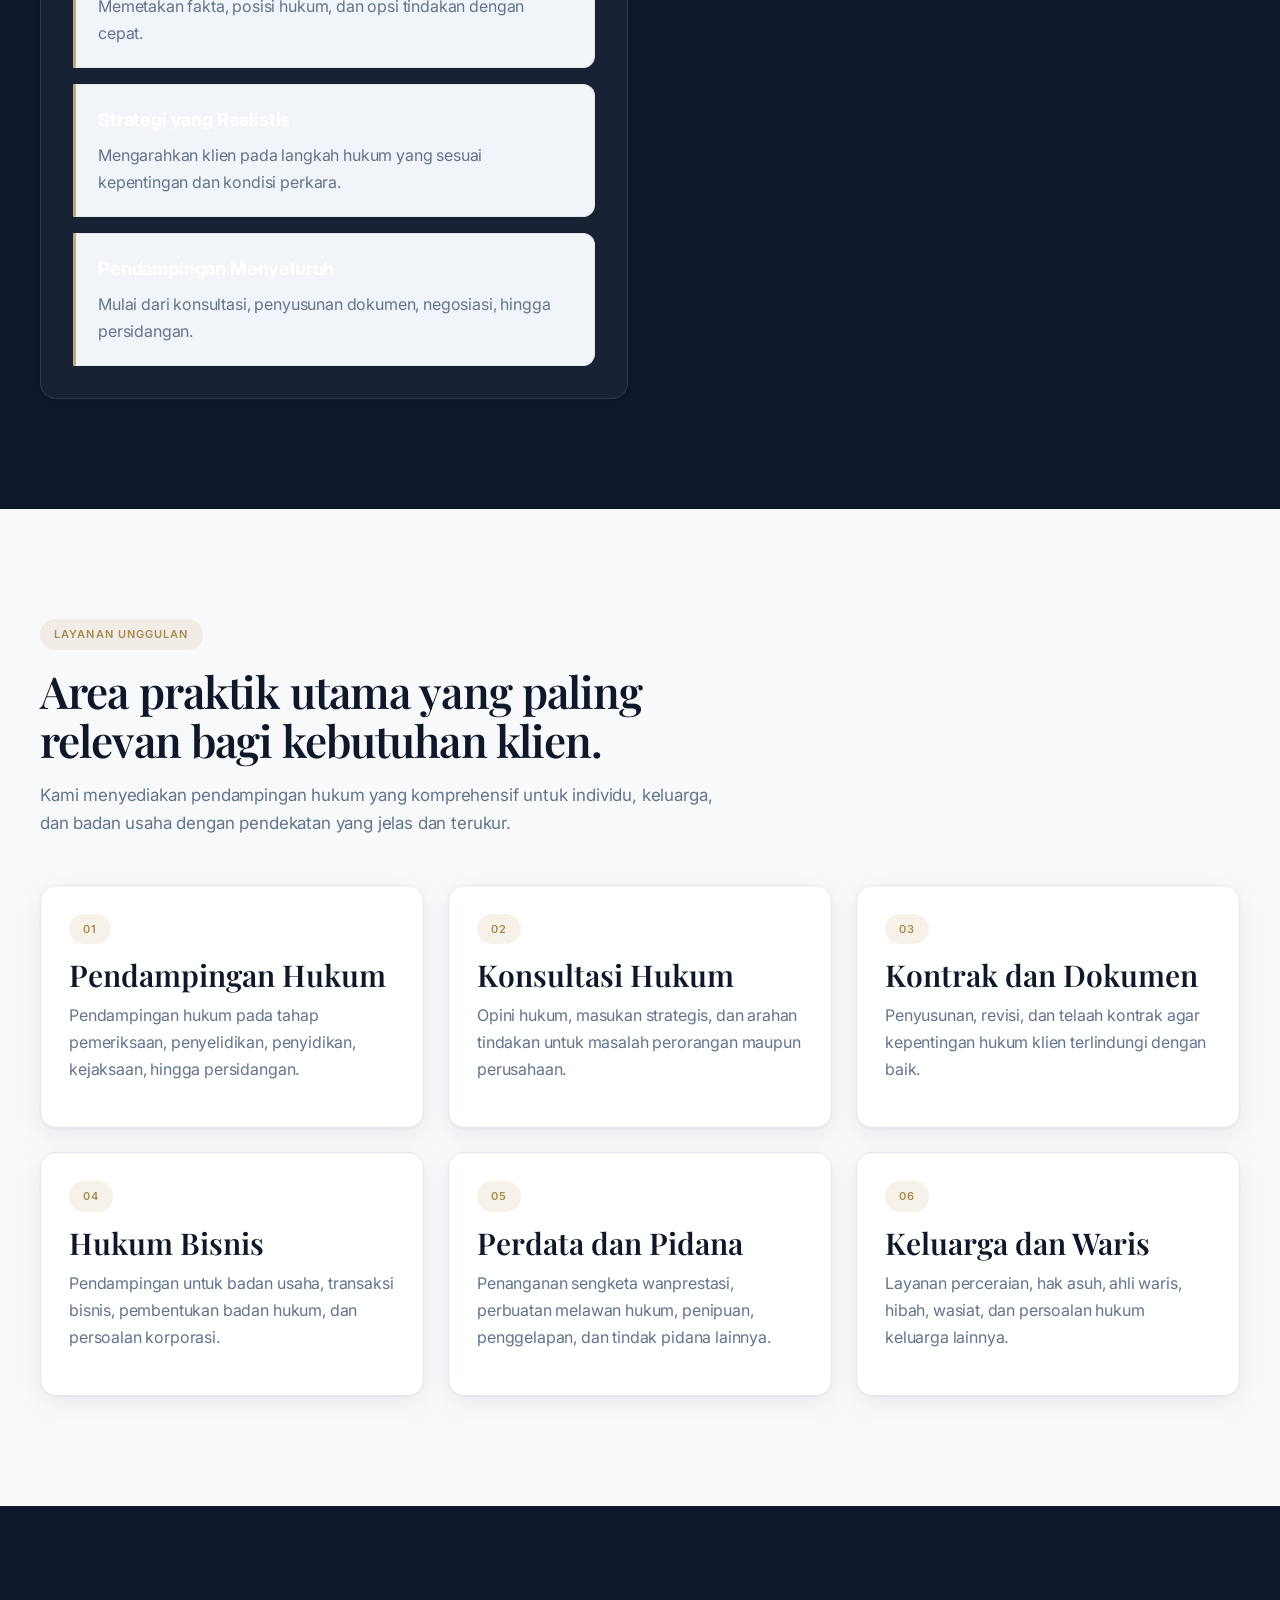
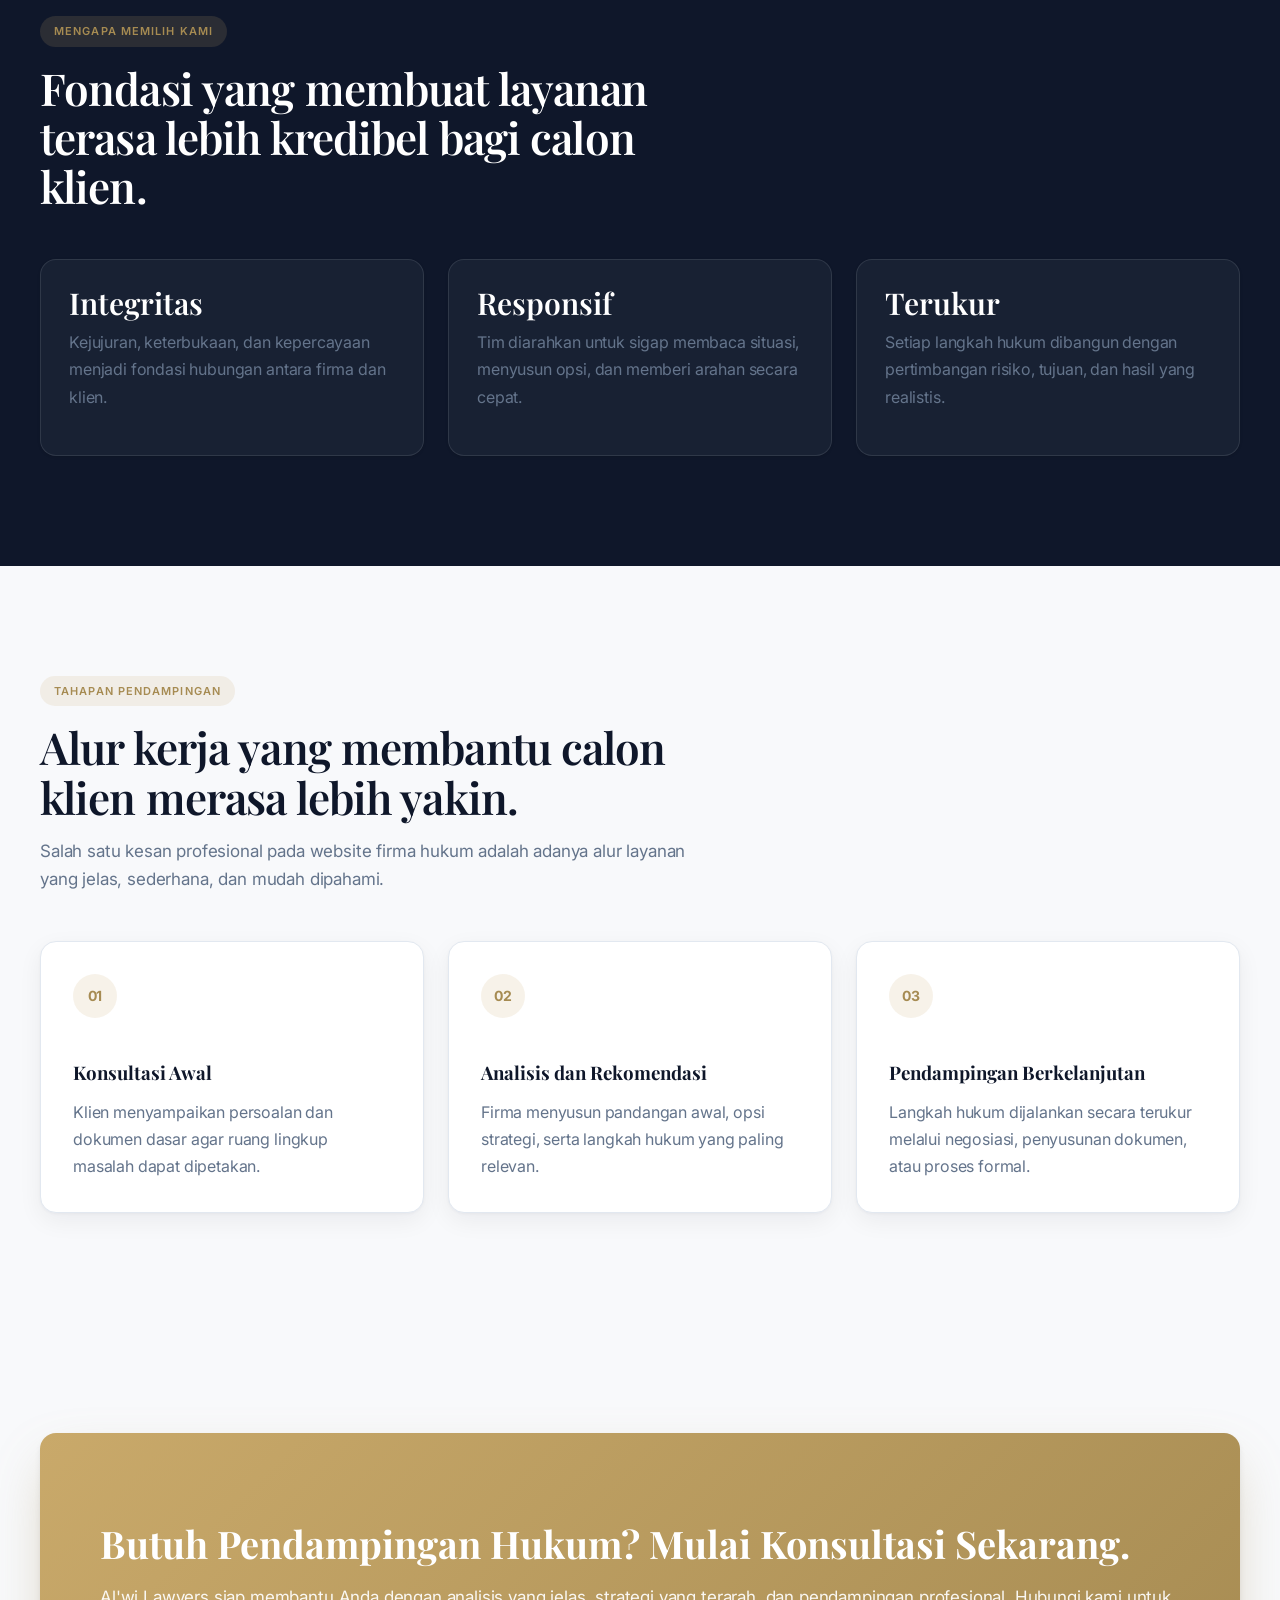
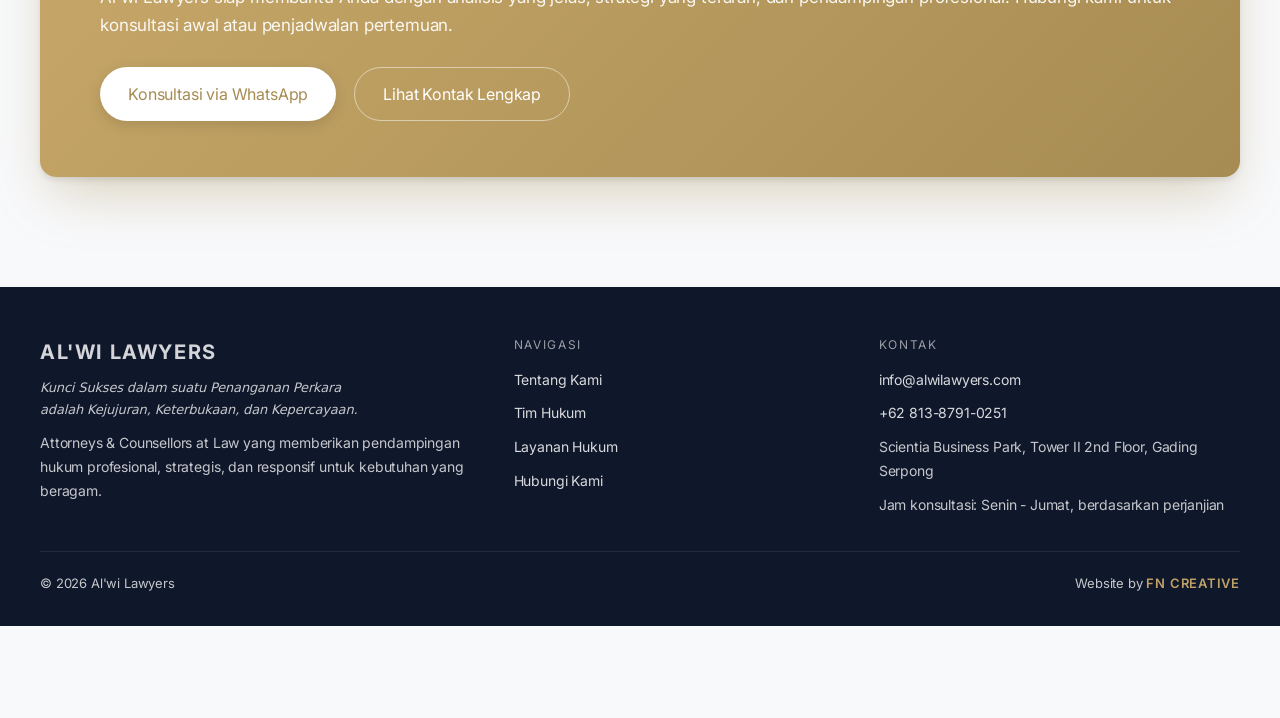
==== commit 84d3f33a: "Al'wi Lawyers branding: logo SVG, motto, polish header/hero/CTA Made-with: Cursor" ====
--- a/index.html
+++ b/index.html
@@ -3,10 +3,10 @@
   <head>
     <meta charset="UTF-8" />
     <meta name="viewport" content="width=device-width, initial-scale=1.0" />
-    <title>Alwi Lawyers | Firma Hukum Profesional</title>
+    <title>Al'wi Lawyers | Firma Hukum Profesional</title>
     <meta
       name="description"
-      content="Alwi Lawyers — Pendampingan hukum strategis untuk individu, keluarga, dan badan usaha. Konsultasi, litigasi, dan non-litigasi."
+      content="Al'wi Lawyers — Pendampingan hukum strategis untuk individu, keluarga, dan badan usaha. Konsultasi, litigasi, dan non-litigasi."
     />
     <link rel="preconnect" href="https://fonts.googleapis.com" />
     <link rel="preconnect" href="https://fonts.gstatic.com" crossorigin />
@@ -23,13 +23,7 @@
     <header class="site-header">
       <div class="container nav-wrap">
         <a class="brand" href="index.html">
-          <span class="brand-row">
-            <span class="brand-mark">AL</span>
-            <span class="brand-copy">
-              <strong>ALWI LAWYERS</strong>
-              <span>Attorneys &amp; Counsellors at Law</span>
-            </span>
-          </span>
+          <img src="assets/logo-alwi.svg" alt="Al'wi Lawyers - Attorneys &amp; Counsellors at Law" class="brand-logo" width="200" height="60" />
         </a>
 
         <button class="nav-toggle" type="button" aria-expanded="false" data-nav-toggle>
@@ -54,11 +48,12 @@
             <span class="eyebrow">Attorneys &amp; Counsellors at Law</span>
             <h1>Pendampingan hukum strategis untuk klien yang membutuhkan kepastian.</h1>
             <p>
-              Alwi Lawyers membantu individu, keluarga, dan badan usaha menghadapi
+              Al'wi Lawyers membantu individu, keluarga, dan badan usaha menghadapi
               persoalan perdata, pidana, keluarga, bisnis, dan pertanahan dengan
               analisis yang jelas, komunikasi yang terbuka, dan langkah hukum yang
               dirancang sesuai tujuan klien.
             </p>
+            <blockquote class="hero-motto">Kunci Sukses dalam suatu Penanganan Perkara adalah Kejujuran, Keterbukaan, dan Kepercayaan.</blockquote>
             <div class="hero-actions">
               <a class="button button-primary" href="https://wa.me/6281387910251"
                 >Konsultasi dengan Kami</a
@@ -89,14 +84,14 @@
               <div class="founder-stage-visual">
                 <img
                   src="assets/founder-alwi.png"
-                  alt="Dwi Almon, S.H. - Founder Alwi Lawyers"
+                  alt="Dwi Almon, S.H. - Founder Al'wi Lawyers"
                   width="500"
                   height="733"
                   fetchpriority="high"
                 />
                 <div class="founder-stage-visual-caption">
                   <strong>Dwi Almon, S.H.</strong>
-                  <span>Founder Alwi Lawyers</span>
+                  <span>Founder Al'wi Lawyers</span>
                 </div>
               </div>
               <div class="founder-stage-meta">
@@ -152,7 +147,7 @@
             <span class="tag">Profil Singkat</span>
             <h2>Firma hukum yang memadukan ketegasan, kecepatan, dan komunikasi yang jelas.</h2>
             <p>
-              Alwi Lawyers dirancang untuk menjadi representasi hukum yang tidak
+              Al'wi Lawyers dirancang untuk menjadi representasi hukum yang tidak
               hanya paham norma dan prosedur, tetapi juga mampu menerjemahkan
               persoalan hukum klien menjadi langkah yang konkret dan terukur.
             </p>
@@ -189,7 +184,7 @@
             <h2>Pendekatan hukum yang dibangun di atas kualitas analisis dan disiplin eksekusi.</h2>
             <p>
               Setiap persoalan hukum memiliki dinamika yang berbeda. Karena itu,
-              Alwi Lawyers menempatkan analisis awal, strategi penyelesaian, dan
+              Al'wi Lawyers menempatkan analisis awal, strategi penyelesaian, dan
               komunikasi kepada klien sebagai bagian yang sama pentingnya dengan
               proses hukum itu sendiri.
             </p>
@@ -213,7 +208,7 @@
             <span class="tag">Representasi Profesional</span>
             <h3>Kepercayaan dibangun melalui kualitas layanan dan integritas.</h3>
             <p>
-              Alwi Lawyers hadir dengan karakter firma hukum yang profesional:
+              Al'wi Lawyers hadir dengan karakter firma hukum yang profesional:
               formal, tenang, jelas, dan meyakinkan bagi calon klien perorangan
               maupun korporasi.
             </p>
@@ -359,7 +354,7 @@
           <div class="cta-banner">
             <h2>Butuh Pendampingan Hukum? Mulai Konsultasi Sekarang.</h2>
             <p>
-              Alwi Lawyers siap membantu Anda dengan analisis yang jelas,
+              Al'wi Lawyers siap membantu Anda dengan analisis yang jelas,
               strategi yang terarah, dan pendampingan profesional. Hubungi kami
               untuk konsultasi awal atau penjadwalan pertemuan.
             </p>
@@ -376,7 +371,8 @@
       <div class="container">
         <div class="footer-grid">
           <div class="footer-brand">
-            <strong>ALWI LAWYERS</strong>
+            <strong>AL'WI LAWYERS</strong>
+            <p class="footer-motto">Kunci Sukses dalam suatu Penanganan Perkara adalah Kejujuran, Keterbukaan, dan Kepercayaan.</p>
             <p>
               Attorneys &amp; Counsellors at Law yang memberikan pendampingan hukum
               profesional, strategis, dan responsif untuk kebutuhan yang beragam.
@@ -402,7 +398,7 @@
           </div>
         </div>
         <div class="footer-bottom">
-          <div>&copy; <span data-year></span> Alwi Lawyers</div>
+          <div>&copy; <span data-year></span> Al'wi Lawyers</div>
           <div>Website by <span class="footer-credit">FN CREATIVE</span></div>
         </div>
       </div>
--- a/assets/styles.css
+++ b/assets/styles.css
@@ -104,24 +104,39 @@
   position: sticky;
   top: 0;
   z-index: 30;
-  background: rgba(15, 23, 42, 0.94);
-  backdrop-filter: blur(16px);
-  -webkit-backdrop-filter: blur(16px);
-  border-bottom: 1px solid rgba(255, 255, 255, 0.08);
+  background: rgba(15, 23, 42, 0.97);
+  backdrop-filter: blur(20px);
+  -webkit-backdrop-filter: blur(20px);
+  border-bottom: 1px solid rgba(255, 255, 255, 0.1);
+  box-shadow: 0 1px 0 rgba(0, 0, 0, 0.05);
 }
 
 .nav-wrap {
   display: flex;
   align-items: center;
   justify-content: space-between;
-  gap: 20px;
-  padding: 18px 0;
+  gap: 32px;
+  padding: 20px 0;
+  min-height: 72px;
 }
 
 .brand {
   color: var(--white);
   display: inline-flex;
   align-items: center;
+}
+
+.brand-logo {
+  height: 48px;
+  width: auto;
+  display: block;
+  object-fit: contain;
+  object-position: left center;
+  transition: opacity 0.2s ease;
+}
+
+.brand:hover .brand-logo {
+  opacity: 0.92;
 }
 
 .brand-row {
@@ -179,30 +194,36 @@
 .main-nav {
   display: flex;
   align-items: center;
-  gap: 18px;
+  gap: 8px;
 }
 
 .main-nav a {
-  color: rgba(255, 255, 255, 0.84);
+  color: rgba(255, 255, 255, 0.88);
   font-size: 14px;
-  letter-spacing: 0.03em;
-}
-
-.main-nav a.active,
+  font-weight: 500;
+  letter-spacing: 0.02em;
+  padding: 10px 14px;
+  border-radius: var(--radius-sm);
+  transition: color 0.2s ease, background 0.2s ease;
+}
+
 .main-nav a:hover {
   color: var(--white);
+  background: rgba(255, 255, 255, 0.06);
 }
 
 .main-nav a.active {
+  color: var(--white);
+  background: rgba(201, 169, 106, 0.15);
   position: relative;
 }
 
 .main-nav a.active::after {
   content: "";
   position: absolute;
-  left: 0;
-  right: 0;
-  bottom: -10px;
+  left: 14px;
+  right: 14px;
+  bottom: 8px;
   height: 2px;
   border-radius: 999px;
   background: var(--accent);
@@ -213,11 +234,12 @@
   align-items: center;
   justify-content: center;
   gap: 10px;
-  min-height: 50px;
+  min-height: 52px;
   border-radius: 999px;
-  padding: 0 24px;
+  padding: 0 26px;
   transition: 0.22s ease;
   font-weight: 600;
+  font-size: 15px;
 }
 
 .button-primary {
@@ -279,7 +301,7 @@
     radial-gradient(ellipse 80% 60% at 85% 20%, rgba(201, 169, 106, 0.12) 0%, transparent 50%),
     radial-gradient(ellipse 60% 40% at 100% 80%, rgba(201, 169, 106, 0.08) 0%, transparent 50%);
   color: var(--white);
-  padding: 120px 0 100px;
+  padding: 130px 0 110px;
   overflow: hidden;
 }
 
@@ -343,9 +365,9 @@
 
 .hero h1,
 .page-hero h1 {
-  margin: 0 0 22px;
-  line-height: 1.08;
-  font-size: clamp(42px, 5.2vw, 64px);
+  margin: 0 0 24px;
+  line-height: 1.1;
+  font-size: clamp(40px, 5vw, 58px);
   font-weight: 600;
   letter-spacing: -0.02em;
 }
@@ -357,11 +379,35 @@
   max-width: 720px;
 }
 
+.hero-motto {
+  margin: 20px 0 0;
+  padding: 0 0 0 20px;
+  border-left: 3px solid var(--accent);
+  color: rgba(201, 169, 106, 0.95);
+  font-size: 15px;
+  font-style: italic;
+  line-height: 1.5;
+}
+
+.footer-motto {
+  margin: 0 0 10px;
+  font-size: 13px;
+  font-style: italic;
+  color: rgba(255, 255, 255, 0.7);
+  max-width: 320px;
+}
+
 .hero-actions {
   display: flex;
   flex-wrap: wrap;
-  gap: 14px;
-  margin-top: 28px;
+  gap: 16px;
+  margin-top: 32px;
+}
+
+.hero .hero-actions .button-primary {
+  min-height: 54px;
+  padding: 0 28px;
+  font-size: 16px;
 }
 
 .hero-intro {
@@ -488,12 +534,12 @@
 
 section,
 .page-section {
-  padding: 100px 0;
+  padding: 110px 0;
 }
 
 .section-title {
   max-width: 680px;
-  margin-bottom: 44px;
+  margin-bottom: 48px;
 }
 
 .section-title p {
@@ -717,32 +763,39 @@
 }
 
 .cta-banner {
-  padding: 48px 52px;
+  padding: 56px 60px;
   border-radius: var(--radius-lg);
   background:
     linear-gradient(135deg, var(--accent) 0%, var(--accent-dark) 100%);
   color: var(--white);
   box-shadow:
     0 4px 6px -1px rgba(0, 0, 0, 0.1),
-    0 20px 50px -12px rgba(166, 139, 82, 0.35);
+    0 24px 56px -12px rgba(166, 139, 82, 0.4);
 }
 
 .cta-banner h2 {
-  font-size: clamp(28px, 3.2vw, 36px);
-  margin-bottom: 14px;
-  line-height: 1.2;
+  font-size: clamp(28px, 3.2vw, 38px);
+  margin-bottom: 16px;
+  line-height: 1.22;
 }
 
 .cta-banner p {
-  color: rgba(255, 255, 255, 0.9);
+  color: rgba(255, 255, 255, 0.92);
   font-size: 17px;
-  line-height: 1.6;
-  margin-bottom: 24px;
+  line-height: 1.65;
+  margin-bottom: 28px;
 }
 
 .cta-banner .hero-actions {
   margin-top: 0;
-  gap: 16px;
+  gap: 18px;
+}
+
+.cta-banner .button-light,
+.cta-banner .button-outline-light {
+  min-height: 54px;
+  padding: 0 28px;
+  font-size: 16px;
 }
 
 .site-footer {
@@ -1275,19 +1328,13 @@
     display: none;
   }
 
-  .brand-mark {
-    width: 42px;
-    height: 42px;
-    border-radius: 14px;
-    font-size: 18px;
+  .brand-logo {
+    height: 40px;
   }
 
-  .brand strong {
-    font-size: 20px;
-  }
-
-  .brand-copy span {
-    font-size: 10px;
+  .nav-wrap {
+    padding: 16px 0;
+    min-height: 64px;
   }
 
   .nav-toggle {
